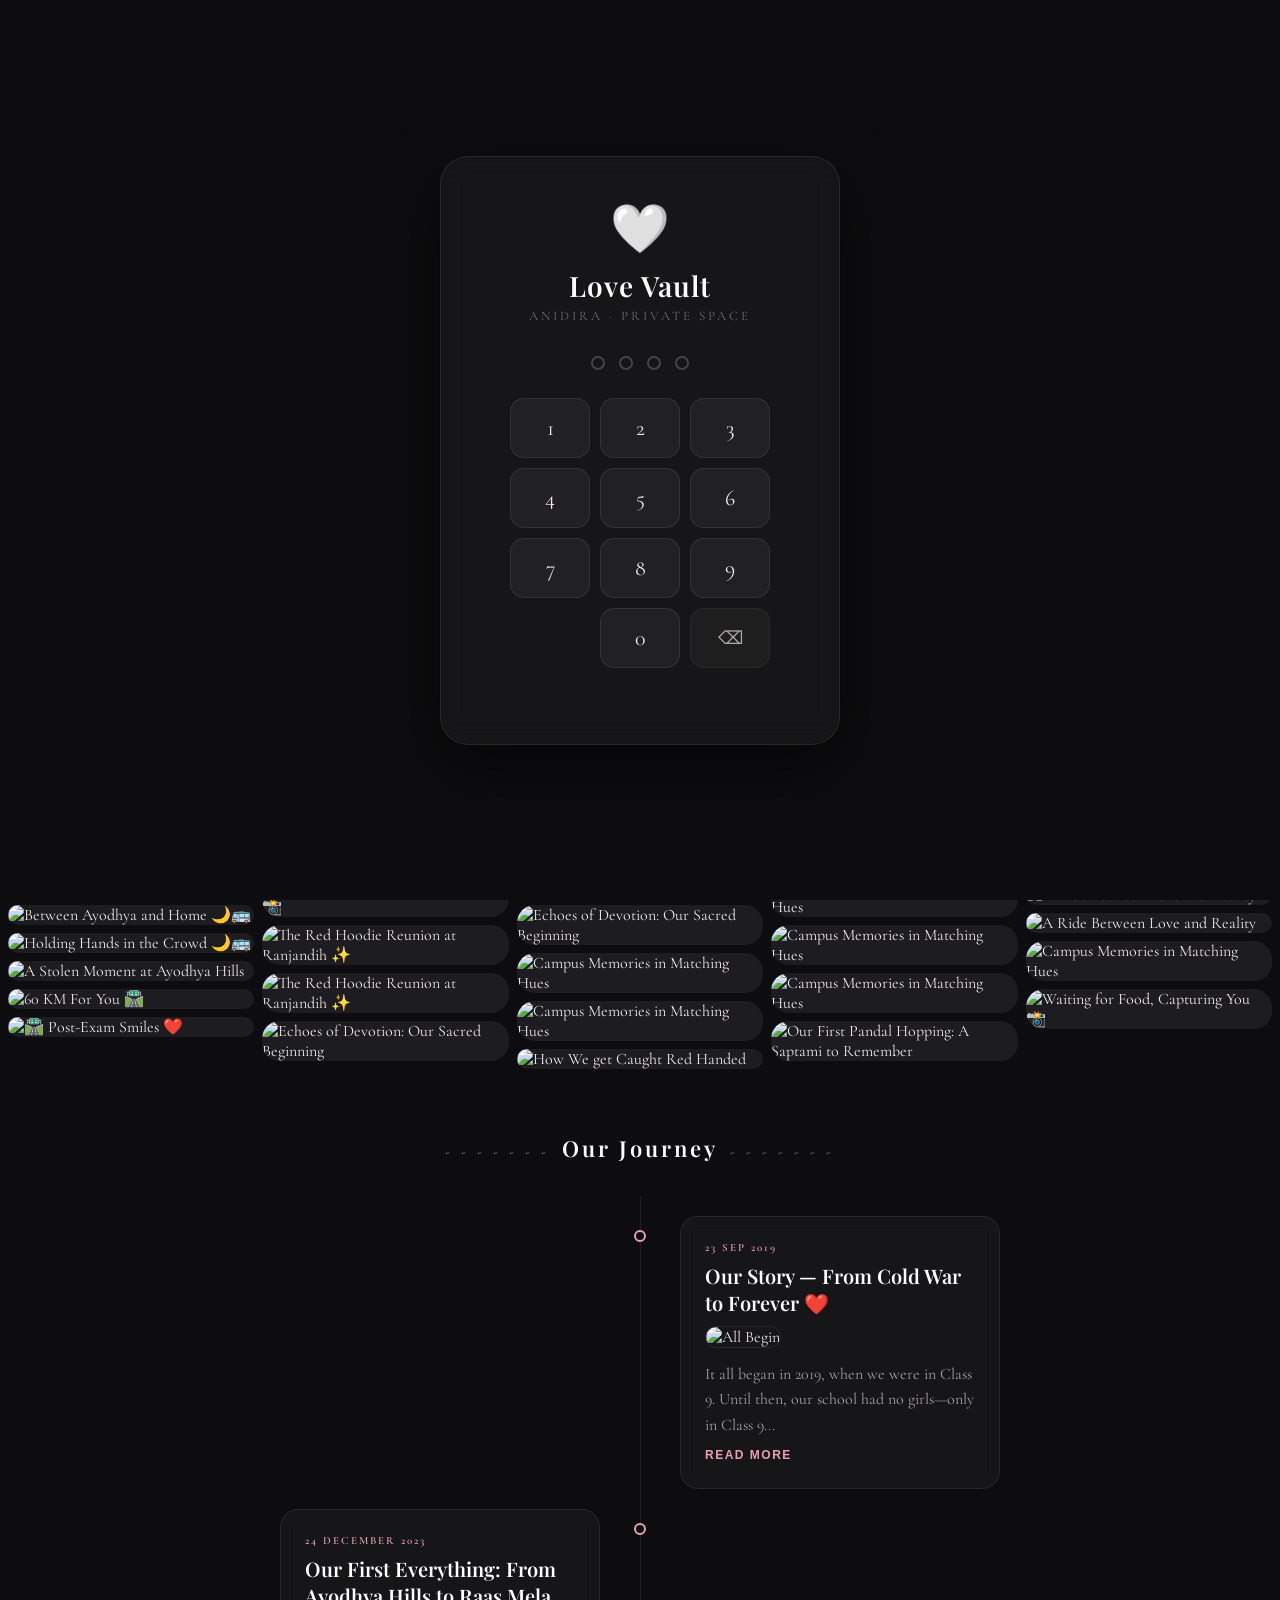
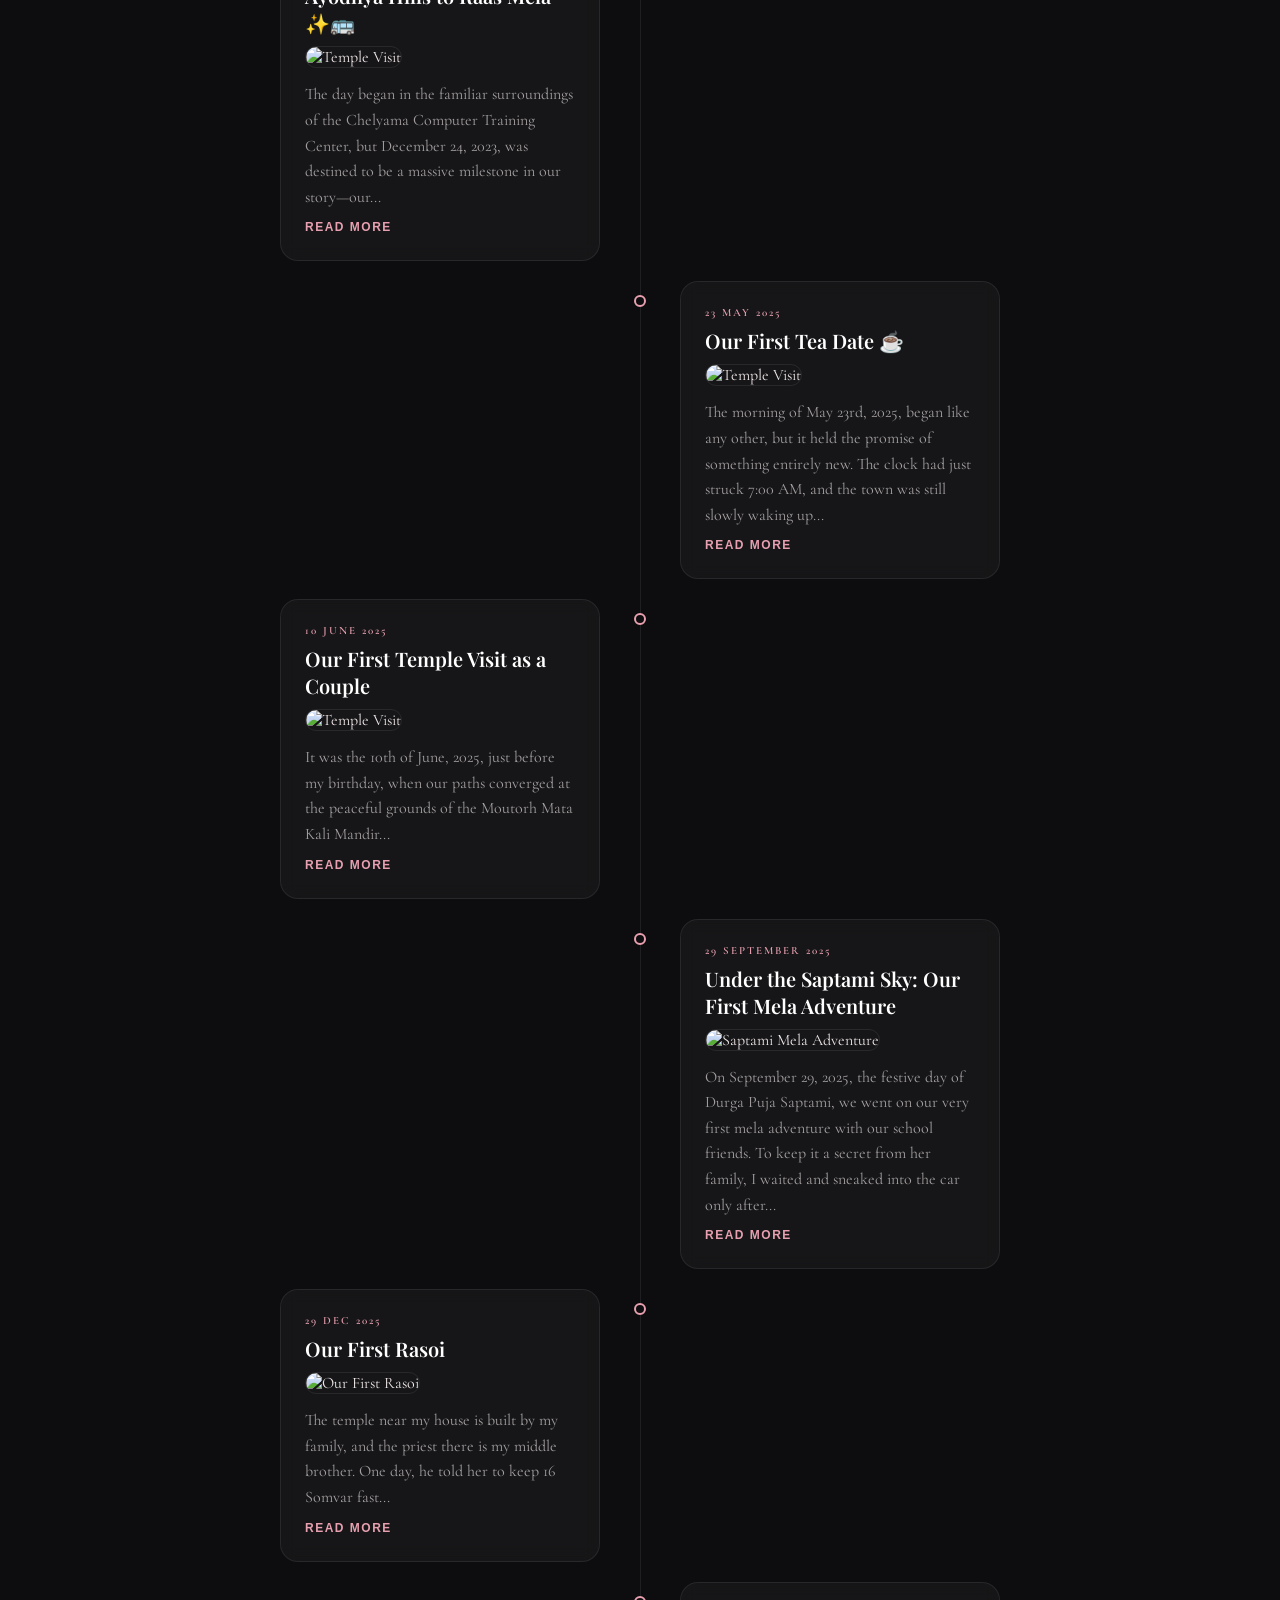
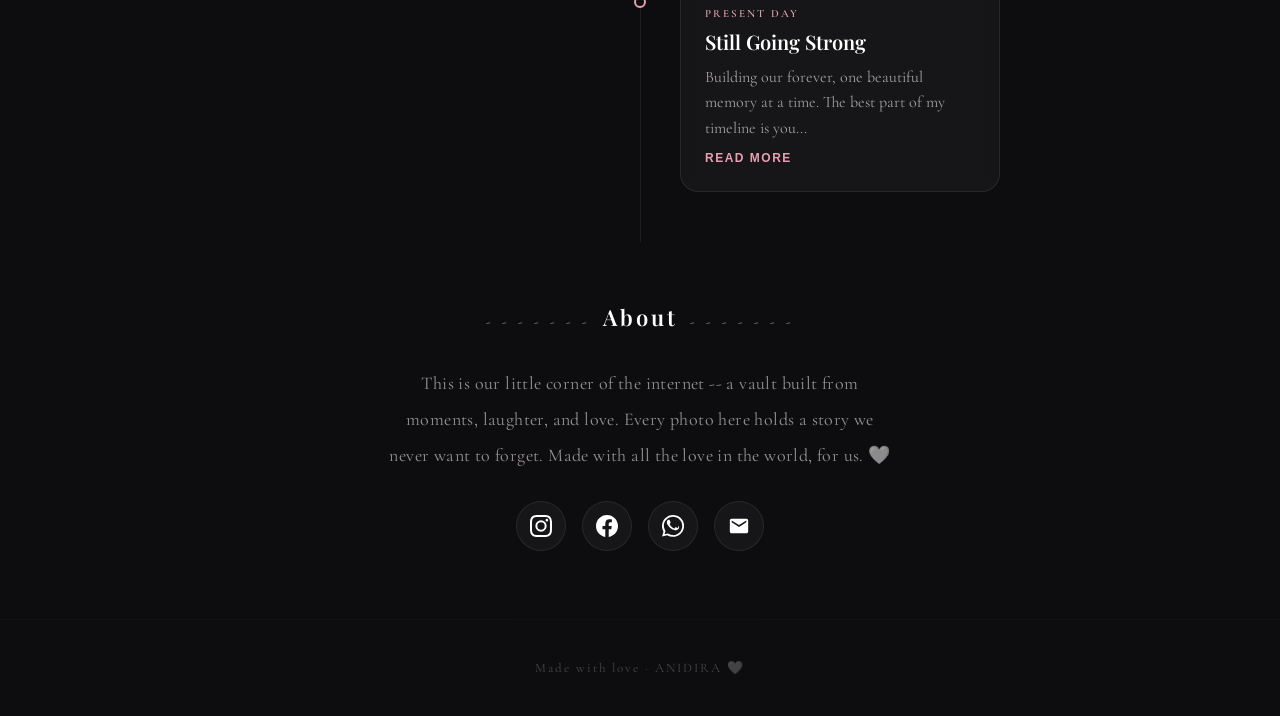
==== index.html @ 8d97f0b5 "Update index.html" ====
<!DOCTYPE html>
<html lang="en">
<head>
  <meta charset="UTF-8">
  <meta name="viewport" content="width=device-width, initial-scale=1.0">

  <!-- ═══ PRIMARY SEO ═══ -->
  <title>Love Vault – ANIDIRA | Our Private Love Story & Memories</title>
  <meta name="robots" content="noindex, nofollow">
  <meta name="description" content="Love Vault is a private digital memory space for ANIDIRA — a collection of our love story, cherished photos, romantic journey, and beautiful moments together since 23 September 2019.">
  <meta name="keywords" content="love vault, ANIDIRA, love story, couple memories, romantic website, our love story, private love space, love vault website, couple photo gallery, love journey">
  <meta name="author" content="ANIDIRA">
  <meta name="robots" content="index, follow">
  <link rel="canonical" href="https://kiraa888.github.io/love-vault/">
  <meta name="google-site-verification" content="YoJ7zSjuPgNMdtqh65KnKFBQkx9MCz34DZ4YZCXvKvc" />
  <!-- ═══ OPEN GRAPH (Google / Facebook preview) ═══ -->
  <meta property="og:type" content="website">
  <meta property="og:title" content="Love Vault – ANIDIRA | Our Private Love Story & Memories">
  <meta property="og:description" content="A private digital vault built from moments, laughter, and love. Our love story, photos, and memories — all in one beautiful place. Since 23 September 2019.">
  <meta property="og:url" content="https://kiraa888.github.io/love-vault/">
  <meta property="og:image" content="https://iili.io/q0QEQWJ.jpg">
  <meta property="og:image:alt" content="Love Vault – ANIDIRA Couple Memories">
  <meta property="og:site_name" content="Love Vault">
  <meta property="og:locale" content="en_IN">

  <!-- ═══ TWITTER CARD ═══ -->
  <meta name="twitter:card" content="summary_large_image">
  <meta name="twitter:title" content="Love Vault – ANIDIRA | Our Private Love Story & Memories">
  <meta name="twitter:description" content="A private digital vault built from moments, laughter, and love. Our story since 23 September 2019.">
  <meta name="twitter:image" content="https://iili.io/q0QEQWJ.jpg">

  <!-- ═══ STRUCTURED DATA (JSON-LD) — helps Google understand the page ═══ -->
  <script type="application/ld+json">
  {
    "@context": "https://schema.org",
    "@type": "WebSite",
    "name": "Love Vault",
    "alternateName": "ANIDIRA Love Vault",
    "url": "https://kiraa888.github.io/love-vault/",
    "description": "A private digital memory space for ANIDIRA — our love story, photos, and cherished moments since 23 September 2019.",
    "inLanguage": "en-IN",
    "creator": {
      "@type": "Person",
      "name": "ANIDIRA"
    }
  }
  </script>

  <link href="https://fonts.googleapis.com/css2?family=Playfair+Display:ital,wght@0,400;0,600;1,400&family=Cormorant+Garamond:wght@300;400;600&display=swap" rel="stylesheet">
  <link rel="stylesheet" href="https://fonts.googleapis.com/css2?family=Material+Symbols+Outlined:opsz,wght,FILL,GRAD@24,400,0,0" />

  <link rel="preload" as="image" href="https://iili.io/q0QEQWJ.jpg">
  <link rel="preload" as="image" href="https://iili.io/q0QEUlV.jpg">
  <link rel="preload" as="image" href="https://iili.io/q0QE6R1.jpg">
  <link rel="preload" as="image" href="https://iili.io/q0Q1b99.jpg">

  <style>
    /* ─── CSS VARIABLES ─── */
    :root {
      --rose:       #ffffff;
      --rose-dk:    #c9607a;
      --accent:     #e8a0b0;
      --bg:         #0d0d0f;
      --bg2:        #141417;
      --bg3:        #1c1c21;
      --text:       #f0e8e8;
      --muted:      rgba(240,232,232,0.5);
      --glass:      rgba(255,255,255,0.04);
      --border:     rgba(255,255,255,0.08);
      --radius:     18px;
      --nav-h:      68px;
      /* side nav */
      --glow:       rgba(232,160,176,0.4);
      --glow-solid: #e8a0b0;
      --speed:      0.4s;
    }

    /* ─── RESET & BASE ─── */
    *, *::before, *::after { box-sizing: border-box; margin: 0; padding: 0; }
    html { scroll-behavior: smooth; }

    body {
      font-family: 'Cormorant Garamond', serif;
      background: var(--bg);
      color: var(--text);
      overflow-x: hidden;
      cursor: default;
      /* space for bottom pill on mobile */
      padding-bottom: 100px;
      
      /* ADDED: Font Smoothing to fix jagged edges on large screens */
      -webkit-font-smoothing: antialiased;
      -moz-osx-font-smoothing: grayscale;
      text-rendering: optimizeLegibility;
    }

    /* ADDED: Fix faux-bolding on all headings */
    h1, h2, h3, h4, h5, h6 {
      font-weight: 600;
    }

    /* grain */
    body::before {
      content: '';
      position: fixed;
      inset: 0;
      background-image: url("data:image/svg+xml,%3Csvg viewBox='0 0 200 200' xmlns='http://www.w3.org/2000/svg'%3E%3Cfilter id='n'%3E%3CfeTurbulence type='fractalNoise' baseFrequency='0.75' numOctaves='4' stitchTiles='stitch'/%3E%3C/filter%3E%3Crect width='100%25' height='100%25' filter='url(%23n)' opacity='1'/%3E%3C/svg%3E");
      opacity: 0.025;
      pointer-events: none;
      z-index: 9999;
    }

    /* ─── TOP NAVBAR ─── */
    .top-navbar {
      position: fixed;
      top: 0; left: 0;
      width: 100%;
      height: var(--nav-h);
      display: flex;
      justify-content: space-between;
      align-items: center;
      padding: 0 28px;
      background: rgba(13,13,15,0.7);
      backdrop-filter: blur(18px);
      -webkit-backdrop-filter: blur(18px);
      border-bottom: 1px solid var(--border);
      z-index: 2000;
    }

    .logo, .mixed-name {
      cursor: pointer;
      transition: opacity 0.3s ease;
    }
    
    .logo:hover, .mixed-name:hover {
      opacity: 0.7;
    }

    .logo { display: flex; flex-direction: column; gap: 2px; }

    .logo-name {
      font-family: 'Playfair Display', serif;
      font-style: normal;
      font-size: 21px;
      font-weight: 600; /* ADDED */
      letter-spacing: 1px;
      color: var(--rose);
    }

    .sub-text {
      font-size: 10px;
      letter-spacing: 3px;
      opacity: 0.5;
      text-transform: uppercase;
    }

    .mixed-name {
      font-family: 'Playfair Display', serif;
      font-style: normal;
      font-size: 16px;
      font-weight: 600; /* ADDED */
      letter-spacing: 5px;
      text-transform: uppercase;
      color: var(--rose);
      opacity: 0.9;
    }

    /* ─── COUNTER ─── */
    .counter {
      margin-top: var(--nav-h);
      text-align: center;
      padding: 10px 0;
      font-size: 13px;
      letter-spacing: 1.5px;
      background: linear-gradient(90deg, transparent, rgba(255,255,255,0.06), transparent);
      border-bottom: 1px solid var(--border);
      color: var(--rose);
      opacity: 0;
      animation: fadeIn 1s 0.3s forwards;
    }

    /* ─── HERO ─── */
    .hero {
      width: 100%;
      aspect-ratio: 21 / 9;
      max-height: 580px;
      overflow: hidden;
      position: relative;
    }

    .slider { position: relative; width: 100%; height: 100%; }

    .slide {
      position: absolute; inset: 0;
      opacity: 0; z-index: 1;
      transition: opacity 1.2s ease;
    }

    .slide.active { opacity: 1; z-index: 2; }

    .slide img {
      width: 100%; height: 100%;
      object-fit: cover; object-position: center;
      filter: brightness(60%); display: block;
    }

    .overlay {
      position: absolute; bottom: 28px; left: 28px;
      background: rgba(0,0,0,0.45);
      backdrop-filter: blur(6px);
      padding: 7px 16px; border-radius: 30px;
      font-size: 13px; border: 1px solid rgba(255,255,255,0.1); letter-spacing: 1px;
    }

    .dots {
      position: absolute; bottom: 28px; right: 28px;
      display: flex; gap: 6px; z-index: 5;
    }

    .dot {
      width: 7px; height: 7px; border-radius: 50%;
      background: rgba(255,255,255,0.3); cursor: pointer;
      transition: background 0.3s, transform 0.3s;
    }

    .dot.active { background: var(--rose); transform: scale(1.3); }

    /* ─── SECTION TITLE ─── */
    .section-title {
      text-align: center;
      margin: 56px 0 32px;
      position: relative;
    }

    .section-title::before,
    .section-title::after {
      content: '- - - - - - -';
      display: inline-block;
      vertical-align: middle;
      margin: 0 12px;
      color: var(--rose);
      opacity: 0.5;
      font-family: 'Cormorant Garamond', serif;
      font-size: 14px;
      letter-spacing: 4px;
    }

    .section-title span {
      font-family: 'Playfair Display', serif;
      font-style: normal;
      font-weight: 600; /* ADDED */
      font-size: 22px;
      letter-spacing: 3px;
      color: var(--rose);
    }

    /* ─── GALLERY ─── */
    .gallery { columns: 3; column-gap: 8px; padding: 8px; }
    @media (min-width: 768px) { .gallery { columns: 5; } }

    .box {
      break-inside: avoid; margin-bottom: 8px;
      border-radius: var(--radius); overflow: hidden;
      cursor: pointer; position: relative; background: var(--bg3);
    }

    .box img { width: 100%; display: block; transition: transform 0.4s ease; }
    .box:hover img { transform: scale(1.06); }

    .photo-title {
      position: absolute; bottom: 0; left: 0; width: 100%;
      padding: 28px 14px 12px; font-size: 13px; letter-spacing: 0.5px; color: white;
      background: linear-gradient(to top, rgba(0,0,0,0.7), transparent);
      opacity: 0; transition: opacity 0.3s ease;
    }

    .box:hover .photo-title { opacity: 1; }

    /* ─── VERTICAL TIMELINE ─── */
    .timeline {
      position: relative;
      max-width: 800px;
      margin: 0 auto;
      padding: 10px 0 40px;
    }
    
    .timeline::after {
      content: '';
      position: absolute;
      width: 1px;
      background: var(--border);
      top: 0; bottom: 0; left: 50%;
      margin-left: -0.5px;
    }

    .tl-item {
      padding: 10px 40px;
      position: relative;
      background: inherit;
      width: 50%;
    }

    .tl-item.left { left: 0; }
    .tl-item.right { left: 50%; }

    .tl-item::after {
      content: '';
      position: absolute;
      width: 12px; height: 12px;
      right: -6px; top: 24px;
      background: var(--bg);
      border: 2px solid var(--accent);
      border-radius: 50%;
      z-index: 1;
    }

    .tl-item.right::after { left: -6px; }

    .tl-content {
      padding: 24px;
      background: var(--glass);
      border: 1px solid var(--border);
      border-radius: var(--radius);
      backdrop-filter: blur(8px);
      -webkit-backdrop-filter: blur(8px);
    }

    .tl-date {
      color: var(--accent);
      font-size: 11px;
      letter-spacing: 2px;
      margin-bottom: 8px;
      text-transform: uppercase;
      font-weight: 600;
    }

    .tl-title {
      font-family: 'Playfair Display', serif;
      font-weight: 600; /* ADDED */
      font-size: 20px;
      color: var(--rose);
      margin-bottom: 10px;
    }

    .tl-img {
      width: 100%;
      max-height: 250px;
      object-fit: cover;
      border-radius: 12px;
      margin-bottom: 14px;
      border: 1px solid var(--border);
    }

    .tl-desc {
      font-size: 16px;
      opacity: 0.65;
      line-height: 1.6;
    }

    .read-more-btn {
      display: inline-block;
      margin-top: 10px;
      color: var(--accent);
      font-size: 12px;
      font-family: sans-serif;
      text-transform: uppercase;
      letter-spacing: 1.5px;
      font-weight: 600;
      cursor: pointer;
      transition: color 0.3s ease;
    }

    .read-more-btn:hover {
      color: var(--rose);
    }

    @media (max-width: 768px) {
      .timeline::after { left: 30px; }
      .tl-item { width: 100%; padding-left: 70px; padding-right: 20px; }
      .tl-item.right { left: 0%; }
      .tl-item.left::after, .tl-item.right::after { left: 24px; }
    }

    /* ─── GENERAL MODAL STYLES ─── */
    .modal {
      position: fixed; inset: 0; background: rgba(0,0,0,0.88);
      display: flex; justify-content: center; align-items: center;
      z-index: 3000; opacity: 0; pointer-events: none;
      transition: opacity 0.35s ease;
    }
    .modal.open { opacity: 1; pointer-events: all; }
    
    .close {
      position: absolute; top: 14px; right: 18px; font-size: 26px;
      cursor: pointer; opacity: 0.5; transition: opacity 0.2s;
      line-height: 1; font-family: sans-serif; font-weight: 300;
      z-index: 10;
    }
    .close:hover { opacity: 1; }

    /* ─── GALLERY PHOTO MODAL ─── */
    .modal-content {
      background: var(--bg2); width: 92%; max-width: 980px;
      max-height: 90vh; border-radius: 20px; display: flex; position: relative;
      border: 1px solid var(--border); transform: scale(0.96);
      transition: transform 0.35s ease; overflow: hidden;
    }
    .modal.open .modal-content { transform: scale(1); }

    .modal-image { flex: 1.1; min-height: 300px; overflow: hidden; }
    .modal-image img { width: 100%; height: 100%; object-fit: cover; display: block; }

    .modal-details {
      flex: 1; padding: 36px 30px 30px; position: relative;
      display: flex; flex-direction: column; justify-content: flex-start; gap: 12px;
      overflow-y: auto; /* ADDED FOR SCROLLBAR */
    }

    .modal-details h2 {
      font-family: 'Playfair Display', serif; 
      font-style: normal;
      font-weight: 600; /* ADDED */
      font-size: 22px; 
      color: var(--rose); 
      line-height: 1.3;
    }

    .modal-date { font-size: 13px; letter-spacing: 2px; opacity: 0.45; text-transform: uppercase; }
    .modal-desc { font-size: 16px; line-height: 1.7; opacity: 0.75; }

    .dl-btn {
      margin-top: 8px; padding: 12px 24px; border: none;
      background: linear-gradient(135deg, var(--rose-dk), #e8a0b0);
      color: white; border-radius: 30px; cursor: pointer;
      font-family: 'Cormorant Garamond', serif; font-size: 15px;
      letter-spacing: 1px; font-weight: 600;
      transition: opacity 0.2s, transform 0.2s; align-self: flex-start;
    }

    .dl-btn:hover { opacity: 0.88; transform: translateY(-1px); }
    .dl-btn:active { transform: translateY(0); }

    @media (max-width: 700px) {
      .modal-content { flex-direction: column; }
      .modal-image { min-height: 240px; max-height: 45vh; }
      .modal-details { padding: 24px 20px 24px; }
    }

    /* ─── STORY MODAL (TIMELINE) ─── */
    .story-modal-content {
      flex-direction: column;
      max-width: 650px; 
      max-height: 85vh;
      overflow-y: auto; 
      padding: 40px 30px;
    }
    
    .story-modal-content h2 {
      text-align: center;
      font-family: 'Playfair Display', serif; 
      font-weight: 600; /* ADDED */
      font-size: 26px; 
      color: var(--rose); 
      margin-bottom: 8px;
    }

    .story-modal-content .modal-date {
      text-align: center;
      margin-bottom: 24px;
      color: var(--accent);
    }

    .story-modal-content img {
      width: 100%;
      max-height: 400px;
      object-fit: cover;
      border-radius: 16px;
      margin-bottom: 24px;
      border: 1px solid var(--border);
    }

    .story-modal-content .story-body {
      font-size: 17px;
      line-height: 1.8;
      opacity: 0.85;
      text-align: left;
    }

    /* ─── CUSTOM SCROLLBARS FOR MODALS ─── */
    .modal-details::-webkit-scrollbar,
    .story-modal-content::-webkit-scrollbar {
      width: 6px;
    }
    
    .modal-details::-webkit-scrollbar-track,
    .story-modal-content::-webkit-scrollbar-track {
      background: transparent;
    }
    
    .modal-details::-webkit-scrollbar-thumb,
    .story-modal-content::-webkit-scrollbar-thumb {
      background: var(--accent);
      border-radius: 10px;
    }
    
    .modal-details::-webkit-scrollbar-thumb:hover,
    .story-modal-content::-webkit-scrollbar-thumb:hover {
      background: var(--rose-dk);
    }

    /* ─── SOCIAL BUTTONS FOR ABOUT SECTION ─── */
    .social-links {
      display: flex;
      justify-content: center;
      gap: 16px;
      margin-top: 28px;
    }

    .social-btn {
      width: 50px;
      height: 50px;
      border-radius: 50%;
      background: var(--glass);
      border: 1px solid var(--border);
      display: flex;
      justify-content: center;
      align-items: center;
      color: var(--rose);
      text-decoration: none;
      transition: all 0.3s ease;
    }

    .social-btn:hover {
      background: var(--rose-dk);
      border-color: var(--rose-dk);
      transform: translateY(-4px);
      box-shadow: 0 8px 20px rgba(201, 96, 122, 0.25);
    }

    .social-btn svg {
      width: 22px;
      height: 22px;
      fill: currentColor;
    }

    /* ─── FOOTER ─── */
    .footer {
      text-align: center; padding: 40px 20px; font-size: 13px;
      letter-spacing: 2px; opacity: 0.25;
      border-top: 1px solid var(--border); margin-top: 48px;
    }

    /* ─── ANIMATIONS ─── */
    @keyframes fadeIn { to { opacity: 1; } }

    /* ══════════════════════════════════════════════
       SIDE / BOTTOM NAV (4 ITEMS)
    ══════════════════════════════════════════════ */
    .sidenav {
      position: fixed;
      z-index: 1500;
      bottom: 20px;
      left: 50%;
      transform: translateX(-50%);
      width: 85%;
      max-width: 400px;
      height: 66px;
      flex-direction: row;
      display: flex;
      justify-content: space-between;
      align-items: center;
      padding: 0 16px;
      background: rgba(20,20,23,0.85);
      backdrop-filter: blur(22px);
      -webkit-backdrop-filter: blur(22px);
      border: 1px solid rgba(255,255,255,0.09);
      border-radius: 40px;
      box-shadow:
        0 8px 32px rgba(0,0,0,0.55),
        inset 0 1px 1px rgba(255,255,255,0.06);

      --x:      0px;
      --y:      0px;
      --item-w: 54px;
      --item-h: 54px;
    }

    @media (min-width: 600px) {
      body { padding-bottom: 0; }
      .sidenav {
        bottom: auto;
        left: auto;
        right: 20px;
        top: 50%;
        transform: translateY(-50%);
        width: 82px;
        height: auto;
        flex-direction: column;
        justify-content: center;
        gap: 8px; 
        padding: 22px 0;
        border-radius: 36px;
      }
    }

    .sn-item {
      position: relative;
      background: transparent;
      border: none;
      color: rgba(240,232,232,0.38);
      cursor: pointer;
      z-index: 2;
      width: 54px;
      height: 54px;
      display: flex;
      flex-direction: column;
      justify-content: center;
      align-items: center;
      border-radius: 20px;
      gap: 3px;
      transition: color var(--speed) ease;
      -webkit-tap-highlight-color: transparent;
    }

    .sn-item .material-symbols-outlined {
      font-size: 22px;
      line-height: 1;
      transition: all var(--speed) ease;
      font-variation-settings: 'FILL' 0;
    }

    .sn-label {
      font-family: 'Cormorant Garamond', serif;
      font-size: 9.5px;
      letter-spacing: 1px;
      font-weight: 600;
      text-transform: uppercase;
      display: none;
      line-height: 1;
    }

    @media (min-width: 600px) {
      .sn-label { display: block; }
      .sn-item  { width: 72px; height: 64px; border-radius: 16px; }
      .sn-item .material-symbols-outlined { font-size: 20px; }
    }

    .sn-item.active { color: var(--glow-solid); }

    .sn-item.active .material-symbols-outlined {
      font-variation-settings: 'FILL' 1;
    }

    .sn-bar {
      position: absolute;
      border-radius: 10px;
      background: var(--glow-solid);
      box-shadow: 0 0 12px var(--glow), 0 0 4px var(--glow-solid);
      z-index: 3;
      pointer-events: none;
      top: -1px;
      left: 0;
      width: calc(var(--item-w) * 0.55);
      height: 3px;
      transform: translateX(calc(var(--x) - 50%));
      transition:
        transform var(--speed) cubic-bezier(0.25, 1, 0.5, 1),
        width     var(--speed) cubic-bezier(0.25, 1, 0.5, 1);
    }

    @media (min-width: 600px) {
      .sn-bar {
        top: 0;
        left: -1px;
        width: 3px;
        height: calc(var(--item-h) * 0.55);
        transform: translateY(calc(var(--y) - 50%));
        transition:
          transform var(--speed) cubic-bezier(0.25, 1, 0.5, 1),
          height    var(--speed) cubic-bezier(0.25, 1, 0.5, 1);
      }
    }

    .sn-glow {
      position: absolute;
      top: 0; left: 0;
      border-radius: 50%;
      background: radial-gradient(ellipse, var(--glow) 0%, transparent 65%);
      pointer-events: none;
      z-index: 1;
      width:  calc(var(--item-w) + 30px);
      height: 64px;
      transform: translateX(calc(var(--x) - 50%));
      transition:
        transform var(--speed) cubic-bezier(0.25, 1, 0.5, 1),
        width     var(--speed) cubic-bezier(0.25, 1, 0.5, 1);
    }

    @media (min-width: 600px) {
      .sn-glow {
        width:  100%;
        height: calc(var(--item-h) + 34px);
        transform: translateY(calc(var(--y) - 50%));
        transition:
          transform var(--speed) cubic-bezier(0.25, 1, 0.5, 1),
          height    var(--speed) cubic-bezier(0.25, 1, 0.5, 1);
      }
    }

    /* ══════════════════════════════════════════════
       LOGIN SCREEN
    ══════════════════════════════════════════════ */
    #loginScreen {
      position: fixed;
      inset: 0;
      z-index: 99999;
      background: var(--bg);
      display: flex;
      flex-direction: column;
      align-items: center;
      justify-content: center;
      gap: 0;
      padding: 24px;
    }

    #loginScreen.hidden {
      opacity: 0;
      pointer-events: none;
      transition: opacity 0.6s ease;
    }

    .login-card {
      background: var(--glass);
      border: 1px solid var(--border);
      border-radius: 28px;
      padding: 44px 40px 40px;
      width: 100%;
      max-width: 400px;
      text-align: center;
      backdrop-filter: blur(14px);
      -webkit-backdrop-filter: blur(14px);
      box-shadow: 0 24px 60px rgba(0,0,0,0.5);
      position: relative;
    }

    .login-heart {
      font-size: 48px;
      margin-bottom: 8px;
      display: block;
      animation: heartbeat 2s ease-in-out infinite;
    }

    @keyframes heartbeat {
      0%, 100% { transform: scale(1); }
      14% { transform: scale(1.15); }
      28% { transform: scale(1); }
      42% { transform: scale(1.1); }
      56% { transform: scale(1); }
    }

    .login-title {
      font-family: 'Playfair Display', serif;
      font-size: 28px;
      font-weight: 600;
      color: var(--rose);
      margin-bottom: 4px;
      letter-spacing: 1px;
    }

    .login-sub {
      font-size: 13px;
      letter-spacing: 3px;
      opacity: 0.4;
      text-transform: uppercase;
      margin-bottom: 32px;
    }

    .pin-dots {
      display: flex;
      justify-content: center;
      gap: 14px;
      margin-bottom: 28px;
    }

    .pin-dot {
      width: 14px;
      height: 14px;
      border-radius: 50%;
      border: 2px solid rgba(255,255,255,0.2);
      background: transparent;
      transition: all 0.2s ease;
    }

    .pin-dot.filled {
      background: var(--accent);
      border-color: var(--accent);
      box-shadow: 0 0 10px var(--glow);
    }

    .pin-keypad {
      display: grid;
      grid-template-columns: repeat(3, 1fr);
      gap: 10px;
      max-width: 260px;
      margin: 0 auto 16px;
    }

    .pin-key {
      background: rgba(255,255,255,0.05);
      border: 1px solid var(--border);
      border-radius: 14px;
      color: var(--text);
      font-family: 'Cormorant Garamond', serif;
      font-size: 22px;
      font-weight: 400;
      padding: 16px 0;
      cursor: pointer;
      transition: background 0.15s ease, transform 0.1s ease, border-color 0.15s ease;
      -webkit-tap-highlight-color: transparent;
      user-select: none;
    }

    .pin-key:hover {
      background: rgba(255,255,255,0.1);
      border-color: rgba(255,255,255,0.2);
    }

    .pin-key:active {
      transform: scale(0.93);
      background: rgba(232,160,176,0.15);
      border-color: var(--accent);
    }

    .pin-key.del {
      font-size: 18px;
      opacity: 0.7;
    }

    .pin-key.zero {
      grid-column: 2;
    }

    .login-error {
      font-size: 13px;
      color: #e8a0b0;
      letter-spacing: 1px;
      min-height: 20px;
      margin-top: 4px;
      opacity: 0;
      transition: opacity 0.3s ease;
    }

    .login-error.show {
      opacity: 1;
    }

    /* shake animation on wrong PIN */
    @keyframes shake {
      0%, 100% { transform: translateX(0); }
      20% { transform: translateX(-10px); }
      40% { transform: translateX(10px); }
      60% { transform: translateX(-8px); }
      80% { transform: translateX(8px); }
    }

    .pin-dots.shake {
      animation: shake 0.4s ease;
    }

    /* ══════════════════════════════════════════════
       SESSION TIMER BADGE
    ══════════════════════════════════════════════ */
    #sessionTimer {
      position: fixed;
      top: 16px;
      left: 50%;
      transform: translateX(-50%);
      z-index: 5000;
      background: rgba(20,20,23,0.92);
      border: 1px solid rgba(255,255,255,0.1);
      backdrop-filter: blur(12px);
      -webkit-backdrop-filter: blur(12px);
      border-radius: 30px;
      padding: 6px 18px;
      font-family: 'Cormorant Garamond', serif;
      font-size: 14px;
      letter-spacing: 1.5px;
      color: var(--muted);
      display: none;
      align-items: center;
      gap: 8px;
      transition: color 0.3s ease, border-color 0.3s ease;
    }

    #sessionTimer.urgent {
      color: #e8a0b0;
      border-color: rgba(232,160,176,0.4);
      box-shadow: 0 0 14px rgba(232,160,176,0.15);
    }

    #sessionTimer .timer-icon {
      font-size: 15px;
    }

    /* Warning overlay before logout */
    #sessionWarning {
      position: fixed;
      inset: 0;
      z-index: 90000;
      background: rgba(0,0,0,0.88);
      display: none;
      align-items: center;
      justify-content: center;
    }

    #sessionWarning.show {
      display: flex;
    }

    .warning-card {
      background: var(--bg2);
      border: 1px solid rgba(232,160,176,0.3);
      border-radius: 24px;
      padding: 40px 36px;
      text-align: center;
      max-width: 340px;
      width: 90%;
      box-shadow: 0 20px 50px rgba(0,0,0,0.5);
    }

    .warning-icon {
      font-size: 44px;
      margin-bottom: 12px;
      display: block;
      animation: pulse-warn 1s ease-in-out infinite;
    }

    @keyframes pulse-warn {
      0%, 100% { opacity: 1; }
      50% { opacity: 0.4; }
    }

    .warning-card h3 {
      font-family: 'Playfair Display', serif;
      font-size: 22px;
      color: var(--rose);
      margin-bottom: 8px;
    }

    .warning-card p {
      font-size: 15px;
      opacity: 0.6;
      line-height: 1.6;
      margin-bottom: 24px;
    }

    .warning-countdown {
      font-size: 40px;
      font-family: 'Playfair Display', serif;
      color: #e8a0b0;
      font-weight: 600;
      margin-bottom: 24px;
    }

    .warning-btn {
      background: linear-gradient(135deg, var(--rose-dk), #e8a0b0);
      border: none;
      border-radius: 30px;
      color: white;
      font-family: 'Cormorant Garamond', serif;
      font-size: 16px;
      letter-spacing: 1px;
      font-weight: 600;
      padding: 13px 32px;
      cursor: pointer;
      transition: opacity 0.2s, transform 0.2s;
    }

    .warning-btn:hover { opacity: 0.88; transform: translateY(-1px); }
  </style>
</head>

<body>

  <!-- ═══ SEO CONTENT (visible to Google bots, hidden from users) ═══ -->
  <div style="position:absolute;width:1px;height:1px;overflow:hidden;clip:rect(0,0,0,0);white-space:nowrap;" aria-hidden="true">
    <h1>Love Vault – ANIDIRA Private Love Story and Memories</h1>
    <p>Love Vault is a private and romantic digital memory space created for ANIDIRA — a couple's personal website featuring a love story gallery, couple photos, relationship timeline, and cherished memories since 23 September 2019. This is our little corner of the internet, a vault built from moments, laughter, and love.</p>
    <p>Sections include: Our Memories photo gallery, Our Journey relationship timeline, love story from Class 9, first trip to Ayodhya Hills, 60 KM journey, and more beautiful couple memories.</p>
  </div>

  <div id="loginScreen">
    <div class="login-card">
      <span class="login-heart">🤍</span>
      <div class="login-title">Love Vault</div>
      <div class="login-sub">ANIDIRA · Private Space</div>

      <div class="pin-dots" id="pinDots">
        <div class="pin-dot" id="dot0"></div>
        <div class="pin-dot" id="dot1"></div>
        <div class="pin-dot" id="dot2"></div>
        <div class="pin-dot" id="dot3"></div>
      </div>

      <div class="pin-keypad">
        <button class="pin-key" onclick="pinPress('1')">1</button>
        <button class="pin-key" onclick="pinPress('2')">2</button>
        <button class="pin-key" onclick="pinPress('3')">3</button>
        <button class="pin-key" onclick="pinPress('4')">4</button>
        <button class="pin-key" onclick="pinPress('5')">5</button>
        <button class="pin-key" onclick="pinPress('6')">6</button>
        <button class="pin-key" onclick="pinPress('7')">7</button>
        <button class="pin-key" onclick="pinPress('8')">8</button>
        <button class="pin-key" onclick="pinPress('9')">9</button>
        <button class="pin-key zero" onclick="pinPress('0')">0</button>
        <button class="pin-key del" onclick="pinDel()">⌫</button>
      </div>

      <div class="login-error" id="loginError">Wrong PIN. Try again 🔒</div>
    </div>
  </div>

  <div id="sessionTimer">
    <span class="timer-icon">⏳</span>
    <span id="timerDisplay">10:00</span>
  </div>

  <div id="sessionWarning">
    <div class="warning-card">
      <span class="warning-icon">⏰</span>
      <h3>Session Expiring</h3>
      <p>Your session is about to end. Stay logged in?</p>
      <div class="warning-countdown" id="warningCountdown">30</div>
      <button class="warning-btn" onclick="extendSession()">Stay Logged In 🤍</button>
    </div>
  </div>

  <nav class="top-navbar">
    <div class="logo" onclick="goHome()">
      <span class="logo-name">Love Vault</span>
      <span class="sub-text">Since 23 · 09 · 2019</span>
    </div>
    <div class="mixed-name" onclick="goHome()">ANIDIRA 💞</div>
  </nav>

  <div class="counter" id="relationshipCounter"></div>

  <section class="hero" id="home">
    <div class="slider" id="slider">
      <div class="slide active">
        <img src="https://iili.io/q0QEQWJ.jpg" alt="The Bench Where Time Paused">
        <div class="overlay">🌅 The Bench Where Time Paused</div>
      </div>
      <div class="slide">
        <img src="https://iili.io/q0QEUlV.jpg" alt="Hold Tight, The Journey is Ours">
        <div class="overlay">🤍 Hold Tight, The Journey is Ours</div>
      </div>
      <div class="slide">
        <img src="https://iili.io/q0QE6R1.jpg" alt="ANIDIRA">
        <div class="overlay">💞 ANIDIRA</div>
      </div>
      <div class="slide">
        <img src=https://iili.io/BLlKBkP.png" alt="Steps Since 2019">
        <div class="overlay">Steps Since 2019</div>
      </div>
    </div>
    <div class="dots" id="dots"></div>
  </section>

  <h2 class="section-title" id="memories"><span>Our Memories</span></h2>
  <section class="gallery" id="gallery"></section>

  <h2 class="section-title" id="timeline"><span>Our Journey</span></h2>
  <section class="timeline">
    
    <div class="tl-item right">
      <div class="tl-content">
        <div class="tl-date">23 Sep 2019</div>
        <div class="tl-title">Our Story — From Cold War to Forever ❤️</div>
        <img class="tl-img" src="https://iili.io/B7X6OZX.png" alt="All Begin">
        <div class="tl-desc">
          It all began in 2019, when we were in Class 9. Until then, our school had no girls—only in Class 9...
        </div>
        <div class="full-story" style="display: none;">
          It all began in 2019, when we were in Class 9. Until then, our school had no girls—only in Class 9 did girls start joining through transfers. That year, everything felt different, and that’s when she entered my life, though neither of us knew what was about to begin. On her very first day, she noticed me talking to another girl and immediately judged me, calling me “দালাল” in her mind. Later, when she saw that I didn’t really talk to any girls in class, she changed my title to <b>“Mr. Attitude.” </b>And me? Seeing how strict, disciplined, and commanding she was, always leading the girls and taking control of situations, I secretly gave her a nickname—<b>“Miss Hitler.”</b> It wasn’t out of hate, but because of the strong aura she carried that made everyone listen to her.

As more girls joined the class, a strange kind of cold war started between boys and girls. If one boy made a mistake, the entire group of boys would be blamed. And leading the girls’ side was her—confident, bold, and always ready to stand up. I never really got involved in those fights; I stayed away from all the drama. But one day, the boys had a meeting to figure out how to handle the situation, and someone suggested that if their leader could be won over, everything would calm down. Somehow, they chose me for the task, probably because I had just gone through a breakup and was single. Without thinking much, I agreed and said I would make her fall for me. At that time, it was just a plan—nothing more.

On 3rd September 2019, I made my first move by sending her a message through her friend, telling her that I liked her. She wasn’t the kind of girl who believed in relationships. She was a topper, focused on studies, and had already rejected many boys without hesitation. So honestly, I didn’t have much hope. But instead of rejecting me, she said something unexpected—she told me to wait. I asked her how long, jokingly saying one week, one month, or two months. She looked at me and said, “One year.” She thought I would give up, that this was just a test I wouldn’t pass. But I calmly said yes, that I would wait.

From that day, I didn’t try to force anything. Instead, I slowly became a part of her daily life. I would sit on her seat and wait for her. When she arrived, she would tell me to go back to my place. During class, I would quietly look at her, and she would turn back and tell me to focus on studies instead of her. But somewhere in between, she started liking it. Without realizing, she got used to my presence. I had become a part of her routine. Then one day, I didn’t go to school. That day, something changed. Later, I came to know that she wasn’t herself—she didn’t ask anyone directly, but her eyes kept searching for me. She felt my absence, and that’s when I understood that she had started missing me.

That’s when I decided it was time for the final step. On 23rd September 2019, I went to school and completely ignored her. I didn’t look at her, didn’t talk to her, didn’t react at all. In class, even when she turned back to look at me, I avoided eye contact. She felt the sudden change, the silence, the absence of everything she had slowly gotten used to. After a few classes, I went up to her desk, placed my hand firmly on it, stood right in front of her, and told her to say whatever she wanted to say that day itself. She got nervous. Her friends were already pushing her, telling her to say yes or she would regret it. Still, she couldn’t say anything at that moment.

Later, when I was going to submit my scholarship documents, she and her friend stopped me on the way. She wanted to say something, but instead started talking about some issue in my documents. I took the papers from her hand and walked away, still maintaining that serious, distant attitude. I continued ignoring her the entire day. After the last class, she was waiting outside. Only a few of us were left in the classroom when she called me out. I already knew what she was going to say, but I kept a calm and serious expression. Then, in a single moment, she said, “Don’t tell anyone, but from my side, it’s a yes.” For a second, I was completely shocked. I just stood there, not moving, not reacting. My plan had worked—but in that moment, it didn’t feel like a plan anymore.

What started as a simple challenge, almost like a game, slowly turned into something real. With time, we both fell in love—truly, deeply, and loyally. It was no longer about winning or proving anything. It became about understanding, caring, and being there for each other. And that’s how I became the reason a girl who once didn’t believe in love or relationships… finally started believing in it. ❤️


        </div>
        <div class="read-more-btn" onclick="openStoryModal(this)">Read More</div>
      </div>
    </div>
    
    <div class="tl-item left">
      <div class="tl-content">
        <div class="tl-date">24 December 2023</div>
        <div class="tl-title">Our First Everything: From Ayodhya Hills to Raas Mela ✨🚌

</div>
        <img class="tl-img" src="https://iili.io/qZjXvR4.jpg" alt="Temple Visit">
        <div class="tl-desc">
          ​The day began in the familiar surroundings of the Chelyama Computer Training Center, but December 24, 2023, was destined to be a massive milestone in our story—our...
        </div>
        <div class="full-story" style="display: none;">
          The day began in the familiar surroundings of the Chelyama Computer Training Center, but December 24, 2023, was destined to be a massive milestone in our story—our very first trip and first picnic together! 🎒🌿 The center had organized a highly anticipated getaway to the breathtaking Ayodhya Hills, and the excitement among all of us was palpable. Boarding the bus with our classmates, the air was thick with laughter, music, and endless chatter 🎶. Yet, amidst the vibrant noise, we found our own quiet sanctuary simply by sitting next to each other. The long drive slipped by effortlessly; every passing mile felt entirely special just because Manu (Mandira) was by my side ❤️. After hours on the road, we finally arrived at the Lower Dam of Ayodhya Hills. The view was breathtaking—serene waters framed by green hills and touched by a gentle, refreshing breeze 🍃. Almost immediately, the teachers began assigning tasks, directing most of the girls to prep for the cooking. But in that moment, I couldn’t bear the thought of losing her to the busy crowd. Quietly, I pulled her away, and we walked down toward the dam together 🌊. Away from the responsibilities and the noise, time seemed to slow down just for us. The calm surroundings and the comfortable silence between us felt like magic ✨. In that quiet corner, we captured a simple couple photo 📸. It wasn’t just a picture; it was a memory stolen from time itself, a quiet testament to our bond that we would carry forever.
​As the afternoon faded into evening, we boarded the bus for the journey back 🚌🌅. The atmosphere had shifted from energetic excitement to a comfortable, contented exhaustion. The bus was filled with tired faces, soft laughter, and quiet, reflective moments. Somewhere between the lingering noise of our friends and the peaceful silence between us, we snapped another photo—a simple, unplanned memory that perfectly captured the quiet joy of the ride home 🌙. But the night had one last beautiful surprise in store for us: our first mela! 🎡 As darkness settled, our bus made a stop in Purulia so we could experience the vibrant Raas Mela. Stepping out, we were instantly enveloped by a world of glowing, colorful lights, bustling crowds, rhythmic music, and the rich aroma of street food 🍡✨. The contrast from the quiet hills was exhilarating. As soon as we entered the mela, Manu (Mandira) grabbed my hand tightly 🤝. With eyes full of excitement, she pulled me through the dense, bustling crowd. It felt as though she was leading me into her own little universe of carefree happiness 🌌. We wandered past the vibrant stalls, smiling, laughing, and entirely absorbed in each other's company 🥰. Amidst the lively chaos, we bought two matching flower pots 🪴 to commemorate the night. Then, in a quiet gesture, I picked out a simple but beautiful hair clip for her 🎀—a tiny gift carrying a thousand unspoken feelings. Under the glow of the mela lights, surrounded by the noise of the world but completely lost in our own, our first trip, first picnic, and first mela became a perfect, unforgettable chapter in our story 📖💖.
        </div>
        <div class="read-more-btn" onclick="openStoryModal(this)">Read More</div>
      </div>
    </div>

    <div class="tl-item right">
      <div class="tl-content">
        <div class="tl-date">23 May 2025</div>
        <div class="tl-title">Our First Tea Date ☕</div>
         <img class="tl-img" src="https://iili.io/BNPJOiB.png" alt="Temple Visit">
        <div class="tl-desc">
          The morning of May 23rd, 2025, began like any other, but it held the promise of something entirely new. The clock had just struck 7:00 AM, and the town was still slowly waking up...
        </div>
        <div class="full-story" style="display: none;">
          The morning of May 23rd, 2025, began like any other, but it held the promise of something entirely new. The clock had just struck 7:00 AM, and the town was still slowly waking up. A gentle morning breeze swept through the Raghunathpur bus stand as we found a quiet corner in the waiting room. Before the heavy books and the daily rush of our tuition classes could consume us, this stolen pocket of time belonged entirely to us. We ordered tea, and the vendor handed it to us in traditional matir cups (earthen clay cups). I can still remember the rich, sweet aroma of the boiling tea mingling with the rustic, baked-earth scent of the clay. Holding the warm bhaar in our hands to chase away the slight morning chill, we sat close together. We didn’t even need grand conversations; the simple, quiet comfort of sharing that steaming tea in an empty waiting room was magic. It was our very first tea date, tucked away beautifully in the most ordinary of places. Eventually, the clock reminded us of our responsibilities, and we had to part ways for our different tuition batches, stepping out of our peaceful bubble and into the busy morning. But the lingering warmth of the tea and the anticipation of seeing each other again made the long study hours fly by.
Days later, unable to resist reliving that simple happiness, we found ourselves back at the same bus stand waiting room for another quiet tea date. It felt just as special, as if time had paused again only for us. After finishing our tea, I started my bike and dropped her off at her tuition. It wasn’t anything grand, just a short ride through familiar roads, but with her sitting behind me, holding on, it felt like the journey itself had become a memory worth keeping forever.
        </div>
        <div class="read-more-btn" onclick="openStoryModal(this)">Read More</div>
      </div>
    </div>

        <div class="tl-item left">
      <div class="tl-content">
        <div class="tl-date">10 June 2025</div>
        <div class="tl-title">Our First Temple Visit as a Couple</div>
        <img class="tl-img" src="https://iili.io/BTg7XB1.png" alt="Temple Visit">
        <div class="tl-desc">
          ​It was the 10th of June, 2025, just before my birthday, when our paths converged at the peaceful grounds of the Moutorh Mata Kali Mandir...
        </div>
        <div class="full-story" style="display: none;">
          It was the 10th of June, 2025, just before my birthday, when our paths converged at the peaceful grounds of the Moutorh Mata Kali Mandir. We hadn't traveled together; she journeyed from her home, and I from mine. But the moment we finally met at the temple steps, it felt as though our individual journeys had always been leading us right to each other. Before entering, we stopped to gather offerings, sharing a quiet, unspoken gesture of love. Instead of buying prasad for ourselves, I bought the sacred sweets for her, and she bought them for me—a tender exchange of care before we even approached the deity. As we crossed the threshold into the mandir, our hands found one another. We walked forward, reaching up to ring every single temple bell together—har ek ghanti ko sath main bajate huye. The chimes echoed through the sacred halls in perfect harmony, a beautiful melody carrying the sound of our shared devotion. Side by side, we knelt before the divine presence of Mata Kali. With bowed heads and full hearts, we sought her ashirwad, silently asking for her grace to guide us. That serene day was so much more than just a quiet prayer; it was our very first temple visit as a couple. It was a perfectly blessed beginning to the beautiful journey unfolding before us.
        </div>
        <div class="read-more-btn" onclick="openStoryModal(this)">Read More</div>
      </div>
    </div>

    <div class="tl-item right">
      <div class="tl-content">
        <div class="tl-date">29 September 2025</div>
        <div class="tl-title">Under the Saptami Sky: Our First Mela Adventure</div>
        <img class="tl-img" src="https://iili.io/B5t65T7.png" alt="Saptami Mela Adventure">
        <div class="tl-desc">
          On September 29, 2025, the festive day of Durga Puja Saptami, we went on our very first mela adventure with our school friends. To keep it a secret from her family, I waited and sneaked into the car only after...
        </div>
        <div class="full-story" style="display: none;">
          The afternoon of September 29, 2025, wasn't just any ordinary day—it was the vibrant day of Durga Puja Saptami, and it marked the beginning of our very first mela experience together. The whole plan started with a thrilling little secret. To make sure her family wouldn't find out, we had to be clever. When our common school friends brought the car around 2 PM, she got in first. I waited patiently down the road, and only after the car had safely passed her house did I jump in. The moment I sat beside her, the adventure truly began.<br><br>
          Our first stop was Bhamoria. The mela was alive with festive energy, but in that crowded place, my world was just her. We spent the entire afternoon exploring the grounds, our fingers laced tightly together as we walked hand in hand through the bustling stalls. We stopped to take so many pictures, freezing those bright smiles and perfect moments in time. We shared spicy bhelpuri and sipped on cold drinks, enjoying the simple magic of being together. I bought her a beautiful pair of jhumkas that I knew would look stunning on her, and showing her incredibly pure heart, she bought a sweet gift for my mother.<br><br>
          As the evening approached, we made our way to Nituria. The mela there had its own charm, and we continued our stroll, still refusing to let go of each other's hands. Suddenly, a light shower of rain began to fall. Instead of letting it ruin the fun, it gave us one of the most romantic moments of the day. We quickly ducked under the extended awning of a small shop to take shelter. Standing close together under that tin roof, watching the rain fall around us, was a quiet, intimate memory I will never forget.<br><br>
          Once the rain cleared, our journey took us to Raghunathpur, where we stopped at Sudamrit to have dinner. Since it was Puja and she was strictly following a vegetarian diet that day, her options were limited. She ordered sweet fried rice and karai paneer. I know her so well—I knew exactly how much she usually eats and that she would never be able to finish a full plate by herself. So, I purposely only ordered a single egg roll for myself. Just as I expected, she couldn't finish her meal, and I happily ate her jhutha (leftovers). Sharing food like that just made me feel even closer to her.<br><br>
          But as the night wore on and it was time to head back, the joyful energy slowly turned into a heavy, bittersweet quiet. The ride from Bhamoria back towards home was deeply emotional. She rested her head gently on my shoulder for the entire journey. I could feel how sad she was that the day was ending. The thought of going back to our separate homes, of being apart after such a perfect day, weighed heavily on both of us. It was a comfortable silence, but one filled with the ache of not wanting to say goodbye.<br><br>
          Around 7 or 8 PM, we finally reached Moutorh. I dropped her off, and we shared a reluctant, heartfelt goodbye. As I watched her go, my heart was completely full. That day was a beautiful whirlwind of secrets, rain, shared food, and endless love—our very first mela, and a memory I will treasure forever.
        </div>
        <div class="read-more-btn" onclick="openStoryModal(this)">Read More</div>
      </div>
    </div>


    <div class="tl-item left">
      <div class="tl-content">
        <div class="tl-date">29 Dec 2025</div>
        <div class="tl-title">Our First Rasoi</div>
        <img class="tl-img" src="https://iili.io/qQ9P7ov.png" alt="Our First Rasoi">
        <div class="tl-desc">
          The temple near my house is built by my family, and the priest there is my middle brother. One day, he told her to keep 16 Somvar fast...
        </div>
        <div class="full-story" style="display: none;">
          The temple near my house is built by my family, and the priest there is my middle brother. One day, he told her to keep 16 Somvar fast and said, "If you complete it with faith, your wish will come true, and after that you should make kheer and offer it to God." I already knew what her wish was--she wanted to marry me. She started her vrat on 8th September and completed it on 22 December 2025, but that day she couldn't come to the temple, so everything felt a little incomplete. Then on 29 December, the 17th Monday, she finally came. What made that day even more special was my family--everyone already liked her as my future wife, and they treated her with so much warmth and happiness. No one said anything directly, but their behavior showed everything. The plan was always to offer kheer, but what happened next was something I never expected. Instead of making it in the temple, my brother brought her into our home kitchen to cook. That moment felt different… special. It felt like she already belonged to this house. I was sent to bring milk, and even that small thing felt important to me. She was cooking kheer, and I was just standing there watching her--no words, no drama, just a calm and real moment. After that, she offered the kheer to God in the temple and distributed it as prasad to everyone. Nothing was official that day, but for me, that was our first rasoi--unexpected, simple, and one of the most beautiful memories of my life. 💖
        </div>
        <div class="read-more-btn" onclick="openStoryModal(this)">Read More</div>
      </div>
    </div>

    <div class="tl-item right">
      <div class="tl-content">
        <div class="tl-date">Present Day</div>
        <div class="tl-title">Still Going Strong</div>
        <div class="tl-desc">
          Building our forever, one beautiful memory at a time. The best part of my timeline is you...
        </div>
        <div class="full-story" style="display: none;">
          Building our forever, one beautiful memory at a time. The best part of my timeline is you. Every laugh, every late-night conversation, and every quiet moment shared makes me fall in love with you all over again. Here is to a lifetime of "us."
        </div>
        <div class="read-more-btn" onclick="openStoryModal(this)">Read More</div>
      </div>
    </div>

  </section>

  <section id="about" style="max-width:560px;margin:60px auto 0;padding:0 24px 20px;text-align:center;">
    <h2 class="section-title" style="margin-top:0;"><span>About</span></h2>
    <p style="font-size:18px;line-height:2;opacity:0.6;letter-spacing:0.4px;">
      This is our little corner of the internet -- a vault built from moments, laughter, and love. Every photo here holds a story we never want to forget. Made with all the love in the world, for us. 🤍
    </p>

    <div class="social-links">
      <a href="https://www.instagram.com/somesh_0620?igsh=ZXVyeWNhc2x3Nzdk" target="_blank" class="social-btn" aria-label="Instagram">
        <svg viewBox="0 0 24 24">
          <path d="M12 2.163c3.204 0 3.584.012 4.85.07 3.252.148 4.771 1.691 4.919 4.919.058 1.265.069 1.645.069 4.849 0 3.205-.012 3.584-.069 4.849-.149 3.225-1.664 4.771-4.919 4.919-1.266.058-1.644.07-4.85.07-3.204 0-3.584-.012-4.849-.07-3.26-.149-4.771-1.699-4.919-4.92-.058-1.265-.07-1.644-.07-4.849 0-3.204.013-3.583.07-4.849.149-3.227 1.664-4.771 4.919-4.919 1.266-.057 1.645-.069 4.849-.069zM12 0C8.741 0 8.333.014 7.053.072 2.695.272.273 2.69.073 7.052.014 8.333 0 8.741 0 12c0 3.259.014 3.668.072 4.948.2 4.358 2.618 6.78 6.98 6.98C8.333 23.986 8.741 24 12 24c3.259 0 3.668-.014 4.948-.072 4.354-.2 6.782-2.618 6.979-6.98.059-1.28.073-1.689.073-4.948 0-3.259-.014-3.667-.072-4.947-.196-4.354-2.617-6.78-6.979-6.98C15.668.014 15.259 0 12 0zm0 5.838a6.162 6.162 0 100 12.324 6.162 6.162 0 000-12.324zM12 16a4 4 0 110-8 4 4 0 010 8zm6.406-11.845a1.44 1.44 0 100 2.881 1.44 1.44 0 000-2.881z"/>
        </svg>
      </a>

      <a href="https://www.facebook.com/share/1Du7jdB9J8/" target="_blank" class="social-btn" aria-label="Facebook">
        <svg viewBox="0 0 24 24">
          <path d="M24 12.073c0-6.627-5.373-12-12-12s-12 5.373-12 12c0 5.99 4.388 10.954 10.125 11.854v-8.385H7.078v-3.469h3.047V9.43c0-3.007 1.792-4.669 4.533-4.669 1.312 0 2.686.235 2.686.235v2.953H15.83c-1.491 0-1.956.925-1.956 1.874v2.25h3.328l-.532 3.469h-2.796v8.385C19.612 23.027 24 18.062 24 12.073z"/>
        </svg>
      </a>

      <a href="https://wa.me/916295650199" target="_blank" class="social-btn" aria-label="WhatsApp">
        <svg viewBox="0 0 24 24">
          <path d="M12.031 0C5.394 0 0 5.394 0 12.031c0 2.115.549 4.167 1.594 5.975L.114 23.411l5.542-1.453a12.008 12.008 0 006.375 1.808h.005c6.634 0 12.028-5.394 12.028-12.031S18.665 0 12.031 0zm0 21.737c-1.785 0-3.535-.48-5.07-1.39l-.364-.216-3.768.988.995-3.673-.237-.377A10.027 10.027 0 012.031 12.03c0-5.522 4.494-10.016 10.02-10.016 5.513 0 10.007 4.495 10.007 10.017s-4.494 10.017-10.027 10.017zm5.503-7.518c-.302-.151-1.786-.882-2.063-.983-.277-.101-.479-.151-.68.151-.202.302-.781.983-.957 1.185-.176.201-.353.226-.655.075-1.282-.646-2.458-1.458-3.414-2.493-.736-.796-1.19-1.745-1.32-2.026-.13-.281-.014-.433.137-.584.135-.136.302-.352.453-.529.151-.176.202-.302.302-.503.1-.202.05-.378-.025-.529-.076-.151-.68-1.642-.931-2.25-.246-.593-.495-.512-.68-.521-.176-.008-.378-.01-.58-.01-.201 0-.528.076-.805.378-.277.302-1.057 1.033-1.057 2.518s1.082 2.919 1.233 3.121c.151.202 2.126 3.245 5.148 4.549 2.058.889 2.872.934 3.842.784.821-.128 2.568-1.049 2.921-2.063.352-1.014.352-1.882.247-2.063-.106-.181-.383-.282-.685-.433z"/>
        </svg>
      </a>

      <a href="mailto: baurianimesh957@gmail.com" class="social-btn" aria-label="Email">
        <svg viewBox="0 0 24 24">
          <path d="M20 4H4C2.9 4 2.01 4.9 2.01 6L2 18c0 1.1.9 2 2 2h16c1.1 0 2-.9 2-2V6c0-1.1-.9-2-2-2zm0 4l-8 5-8-5V6l8 5 8-5v2z"/>
        </svg>
      </a>
    </div>

  </section>

  <footer class="footer">Made with love · ANIDIRA 🤍</footer>

  <div class="modal" id="galleryModal">
    <div class="modal-content">
      <div class="modal-image"><img id="galleryImg" alt="Memory"></div>
      <div class="modal-details">
        <span class="close" onclick="closeGalleryModal()">&#x2715;</span>
        <h2 id="galleryTitle"></h2>
        <p class="modal-date" id="galleryDate"></p>
        <p class="modal-desc" id="galleryDesc"></p>
        <button class="dl-btn" id="downloadBtn">Download</button>
      </div>
    </div>
  </div>

  <div class="modal" id="storyModal">
    <div class="modal-content story-modal-content">
      <span class="close" onclick="closeStoryModal()">&#x2715;</span>
      <h2 id="storyModalTitle"></h2>
      <p class="modal-date" id="storyModalDate"></p>
      <img id="storyModalImg" src="" alt="Story Image" style="display: none;">
      <div class="story-body" id="storyModalBody"></div>
    </div>
  </div>

  <nav class="sidenav" id="sidenav" aria-label="Site navigation">
    <div class="sn-bar"  aria-hidden="true"></div>
    <div class="sn-glow" aria-hidden="true"></div>

    <button class="sn-item active" data-target="home"     aria-label="Home"     aria-current="page">
      <span class="material-symbols-outlined">home</span>
      <span class="sn-label">Home</span>
    </button>
    <button class="sn-item"        data-target="memories" aria-label="Memories">
      <span class="material-symbols-outlined">favorite</span>
      <span class="sn-label">Memory</span>
    </button>
    <button class="sn-item"        data-target="timeline" aria-label="Timeline">
      <span class="material-symbols-outlined">timeline</span>
      <span class="sn-label">Timeline</span>
    </button>
    <button class="sn-item"        data-target="about"    aria-label="About">
      <span class="material-symbols-outlined">info</span>
      <span class="sn-label">About</span>
    </button>
  </nav>

  <script data-cfasync="false" src="/cdn-cgi/scripts/5c5dd728/cloudflare-static/email-decode.min.js"></script><script>
    /* ── COUNTER ── */
    function updateCounter() {
      const start = new Date(2019, 8, 23);
      const now   = new Date();
      let y = now.getFullYear() - start.getFullYear();
      let m = now.getMonth()    - start.getMonth();
      let d = now.getDate()     - start.getDate();
      if (d < 0) { m--; d += new Date(now.getFullYear(), now.getMonth(), 0).getDate(); }
      if (m < 0) { y--; m += 12; }
      document.getElementById("relationshipCounter").textContent =
        `❤️  Together for ${y} Years, ${m} Months & ${d} Days`;
    }
    updateCounter();
    setInterval(updateCounter, 60000);

    /* ── SLIDER ── */
    const slides   = document.querySelectorAll(".slide");
    const dotsWrap = document.getElementById("dots");
    let slideIdx   = 0;
    let autoTimer  = null;

    slides.forEach((_, i) => {
      const d = document.createElement("div");
      d.className = "dot" + (i === 0 ? " active" : "");
      d.addEventListener("click", () => goSlide(i, true));
      dotsWrap.appendChild(d);
    });

    function goSlide(i, reset = false) {
      slides[slideIdx].classList.remove("active");
      dotsWrap.children[slideIdx].classList.remove("active");
      slideIdx = (i + slides.length) % slides.length;
      slides[slideIdx].classList.add("active");
      dotsWrap.children[slideIdx].classList.add("active");
      if (reset) { clearInterval(autoTimer); autoTimer = setInterval(() => goSlide(slideIdx + 1), 5000); }
    }

    autoTimer = setInterval(() => goSlide(slideIdx + 1), 5000);

    let tx = 0;
    document.getElementById("slider").addEventListener("touchstart", e => { tx = e.touches[0].clientX; }, { passive: true });
    document.getElementById("slider").addEventListener("touchend",   e => {
      const d = tx - e.changedTouches[0].clientX;
      if (Math.abs(d) > 50) goSlide(d > 0 ? slideIdx + 1 : slideIdx - 1, true);
    });

    /* ── GALLERY ── */
    const images = [
    
    { 
      src: "https://iili.io/qyQaa8Q.jpg", 
      title: "⌛Stolen Time and Hidden Letters 🌿",  
      date: "A Special Moment 🤍", 
      desc: "Amidst the rush of her aarti duties and receiving her prize at the CCTC August 15th program, he managed to steal her away for the perfect little escape. They sneaked off to a nearby restaurant just to share a quiet moment away from the crowds. The sweetest part was her challenging him to find his name hidden in her beautiful mehndi. It just goes to show—sometimes the best memories are the stolen ones. ❤️" },
    
    { 
      src: "https://iili.io/qyC59Ns.jpg", 
      title: "⌛Stolen Time and Hidden Letters 🌿",  
      date: "A Special Moment 🤍", 
      desc: "Amidst the rush of her aarti duties and receiving her prize at the CCTC August 15th program, he managed to steal her away for the perfect little escape. They sneaked off to a nearby restaurant just to share a quiet moment away from the crowds. The sweetest part was her challenging him to find his name hidden in her beautiful mehndi. It just goes to show—sometimes the best memories are the stolen ones. ❤️" },
      
    { 
      src: "https://iili.io/qZwSXOF.jpg", 
      title: "60 KM For You 🛣️", 
      date: "Exam Day Escape 🤍", 
      desc: "Exams were over, but the day had only just begun. I crossed 60km just to be with her -- and together we slipped away to Panchet DVC Park, where the world felt quiet and nothing else mattered." },
      
    { 
      src: "https://iili.io/qZjXvR4.jpg", 
      title: "Between Ayodhya and Home 🌙🚌",  
      date: "A Night to Remember ✨", 
      desc: "On our way back from the Ayodhya picnic, the bus was filled with laughter, tired faces, and quiet moments. Somewhere between the noise and the silence, we captured this photo -- a simple memory that now feels so special and unforgettable." 
    },
    
    
    { 
      src: "https://iili.io/BVos4b2.png", 
      title: "Holding Hands in the Crowd 🌙🚌",  
      date: "A Night to Remember ✨", 
      desc: "As the day slowly came to an end and we began our journey back from Ayodhya Hills, the night brought one more beautiful surprise. On 24th December 2023, our bus stopped at Purulia to visit the vibrant Raas Mela. The entire place was glowing with colorful lights, crowded with people, and filled with laughter, music, and the aroma of street food. As soon as we entered the mela, she held my hand tightly and, with excitement in her eyes, pulled me along through the bustling crowd. It felt like she was leading me into her own little world—one full of joy and carefree happiness. We walked through the stalls, smiling, laughing, and enjoying every moment together. Among all the colorful items, we bought two matching flower pots, a small but meaningful memory of that night. And then, quietly, I picked a simple yet beautiful hair clip for her—a tiny gift, but one filled with unspoken feelings. Under the glowing lights of the mela, surrounded by noise yet lost in our own world, that night became just as special as the day—another memory added to our story, one we would never forget." 
    },
    
    
    { 
      src: "https://iili.io/BV59WbV.png", 
      title: "A Stolen Moment at Ayodhya Hills ", 
      date: "24 December 2023", 
      desc: "The day started like any other at Chelyama Computer Training Center, but 24th December 2023 turned into one of the most memorable days of our lives. Our computer training center had organized a picnic to the beautiful Ayodhya Hills, and the excitement among all of us was clearly visible. We boarded the bus with our classmates, surrounded by laughter, music, and endless chatter, yet somehow, in the middle of all that noise, we found our own quiet space—sitting together. The long journey didn’t feel tiring at all; instead, every moment felt special just because we were side by side. After hours of travel, we finally reached Lower Dam Ayodhya Hills, where the serene water, gentle breeze, and green hills created a peaceful and breathtaking view. As soon as we arrived, the teachers began assigning tasks to everyone—most of the girls were asked to chop vegetables while others prepared for cooking. But in that moment, I didn’t want to lose her in the crowd. So quietly, I took her away from the group, and we walked together towards the dam. Away from the noise and responsibilities, it felt like the world had slowed down just for us. The calm surroundings, the soft wind, and the silence between us made everything feel magical. And there, in that quiet corner, we captured a simple couple photo—but it wasn’t just a photo; it was a memory, a moment we stole from time itself, something we would carry with us forever.." },


   { 
      src: "https://iili.io/qyxrg94.jpg", 
      title: "60 KM For You 🛣️", 
      date: "Exam Day Escape 🤍", 
      desc: "Exams were over, but the day had only just begun. I crossed 60km just to be with her -- and together we slipped away to Panchet DVC Park, where the world felt quiet and nothing else mattered." },
      
      {
          src: "https://iili.io/qyIpehF.jpg",
          title: "🛣️ Post-Exam Smiles ❤️",
          date: "The post-exam ride home and a stolen selfie. ✨",
          desc: "The best part of exam day? Getting to be the one who picks her up when it’s all over. We took this selfie on the road back home, capturing that perfect moment when all the exam stress is finally gone. Just the open road and happy faces! 📸🛣️",
      },
      
      {
          src: "https://iili.io/qyuE3hv.jpg",
          title: "🎉 Post-Exam Celebrations & Wedding Lights ✨",
          date: "Leaving the exams behind for wedding lights, friends, and her in that beautiful green saree. ✨📸",
          desc: "With the heavy weight of our calculus and statistics exams finally lifted, the night was entirely about celebration. Surrounded by all our friends at the Moutorh Kali Mandir , the wedding festivities were in full swing. But even in that crowded, lively room, she completely stole the show in a stunning  saree. Amidst the music and laughter, we paused to capture this glowing selfie—the perfect end to the exam season. 💚✨",
      },
      
      { 
      src: "https://iili.io/qyRq7nf.jpg", 
      title: "Waiting for Food, Capturing You 📸",  
      date: "The best part of waiting for our order was taking endless photos with her. 📸", 
      desc: "I  decided to show up at her college completely out of the blue just to surprise her, and her reaction was everything. We headed straight to the college canteen, and the entire time we waited for our order to arrive, we just sat there taking endless selfies. Honestly, the food was great, but those fun, silly moments sitting across from her at that table were definitely the best part of the day. ✨📸"
    },

    { 
      src: "https://iili.io/qyRqC4p.jpg", 
      title: "Waiting for Food, Capturing You 📸",  
      date: "The best part of waiting for our order was taking endless photos with her. 📸", 
      desc: "I  decided to show up at her college completely out of the blue just to surprise her, and her reaction was everything. We headed straight to the college canteen, and the entire time we waited for our order to arrive, we just sat there taking endless selfies. Honestly, the food was great, but those fun, silly moments sitting across from her at that table were definitely the best part of the day. ✨📸"
    },

    { 
      src: "https://iili.io/qyLzGzx.png", 
      title: "The Red Hoodie Reunion at Ranjandih ✨",  
      date: "Two different exam centers, a 50km ride, and the perfect couple-hoodie reunion by the lake. ✨", 
      desc: " Our exams might have ended at the exact same time, but we were 50 kilometers apart—my center was at Purulia Nistarini College, and hers was at Kashipur M M College. After her exam, she went to Ranjandih Dam with her friends. While everyone else was busy enjoying the tourist sights, she spent her time just looking down the road, waiting for me to arrive. I rode those 50 kilometers as fast as I could. When I finally reached her, we sat down in our matching couple hoodies on this bench by the lake. Just looking out at the water together made every single kilometer entirely worth it. A perfect, peaceful end to a long day. ❤️🌅"
    }, 
    { 
      src: "https://iili.io/qyLth21.png", 
      title: "The Red Hoodie Reunion at Ranjandih ✨",  
      date: "Two different exam centers, a 50km ride, and the perfect couple-hoodie reunion by the lake. ✨", 
      desc: " Our exams might have ended at the exact same time, but we were 50 kilometers apart—my center was at Purulia Nistarini College, and hers was at Kashipur M M College. After her exam, she went to Ranjandih Dam with her friends. While everyone else was busy enjoying the tourist sights, she spent her time just looking down the road, waiting for me to arrive. I rode those 50 kilometers as fast as I could. When I finally reached her, we sat down in our matching couple hoodies on this bench by the lake. Just looking out at the water together made every single kilometer entirely worth it. A perfect, peaceful end to a long day. ❤️🌅"
    },
    
    { 
      src: "https://iili.io/BT8Ia6l.png", 
      title: "Echoes of Devotion: Our Sacred Beginning",  
      date: "Our First Tample Visiting as Couple 📸", 
      desc: " On June 10, 2025, just before my birthday, we met at the Moutorh Mata Kali Mandir. Though we arrived separately from our own homes, our visit began with a sweet, unspoken bond: buying prasad for one another rather than ourselves.​As we stepped inside, we reached up to ring every single temple bell together—har ek ghanti ko sath main bajate huye. Kneeling side by side, we bowed our heads to take ashirwad from Mata Kali. In that peaceful moment, we shared our very first temple visit as a couple, a perfectly blessed beginning to our journey together. ✨📸"
    }, 
    
    { 
      src: "https://iili.io/BTg7XB1.png", 
      title: "Echoes of Devotion: Our Sacred Beginning",  
      date: "Our First Tample Visiting as Couple 📸", 
      desc: " On June 10, 2025, just before my birthday, we met at the Moutorh Mata Kali Mandir. Though we arrived separately from our own homes, our visit began with a sweet, unspoken bond: buying prasad for one another rather than ourselves.As we stepped inside, we reached up to ring every single temple bell together—har ek ghanti ko sath main bajate huye. Kneeling side by side, we bowed our heads to take ashirwad from Mata Kali. In that peaceful moment, we shared our very first temple visit as a couple, a perfectly blessed beginning to our journey together. ✨📸"
    },
    
    { 
      src: "https://iili.io/BT4gGtf.jpg", 
      title: "Echoes of Devotion: Our Sacred Beginning",  
      date: "Our First Tample Visiting as Couple 📸", 
      desc: " On June 10, 2025, just before my birthday, we met at the Moutorh Mata Kali Mandir. Though we arrived separately from our own homes, our visit began with a sweet, unspoken bond: buying prasad for one another rather than ourselves.​As we stepped inside, we reached up to ring every single temple bell together—har ek ghanti ko sath main bajate huye. Kneeling side by side, we bowed our heads to take ashirwad from Mata Kali. In that peaceful moment, we shared our very first temple visit as a couple, a perfectly blessed beginning to our journey together. ✨📸"
    },
    
    { 
      src: "https://iili.io/BTr4XSt.png", 
      title: "Woven with Love",  
      date: "Tied Together with Little Hearts 📿♡ ", 
      desc: "For days, I'd been patiently and lovingly weaving a simple black cord, carefully adding tiny, heart-shaped red beads to its pattern. When I finally placed it on her wrist, her joy was all the reward I needed. To capture the moment, we held hands tightly across the patterned red table, and I snapped this photo. More than just a simple black woven bracelet, it represents hours of care, and now, it sits beautifully on her arm, a permanent reminder of that quiet, perfect hand-in-hand happiness.😘📸"
    },
    
    
    { 
      src: "https://iili.io/BTgkUJf.png", 
      title: "Echoes of Devotion: Our Sacred Beginning",  
      date: "Our First Tample Visiting as Couple 📸", 
      desc: " On June 10, 2025, just before my birthday, we met at the Moutorh Mata Kali Mandir. Though we arrived separately from our own homes, our visit began with a sweet, unspoken bond: buying prasad for one another rather than ourselves.​As we stepped inside, we reached up to ring every single temple bell together—har ek ghanti ko sath main bajate huye. Kneeling side by side, we bowed our heads to take ashirwad from Mata Kali. In that peaceful moment, we shared our very first temple visit as a couple, a perfectly blessed beginning to our journey together. ✨📸"
    },
    
    { 
      src: "https://iili.io/BT6Ra19.jpg", 
      title: "Campus Memories in Matching Hues",  
      date: "Twinning on Campus: Our Mini Photoshoot 📸👫💖", 
      desc: " One beautiful day, we decided to turn the familiar grounds of her college into the backdrop for our very own couple's photoshoot. We carefully picked out matching colored clothes, stepping onto the campus not just as visitors, but as a perfect pair. We spent hours exploring the pathways and courtyards, taking countless pictures together in every beautiful spot we could find. Every snapshot captured not just the coordinated colors we wore, but the effortless joy of being together, transforming her everyday college scenery into a timeless gallery of our shared moments."
    },
    
    { 
      src: "https://iili.io/BT6850P.jpg", 
      title: "Campus Memories in Matching Hues",  
      date: "Twinning on Campus: Our Mini Photoshoot 📸👫💖", 
      desc: " One beautiful day, we decided to turn the familiar grounds of her college into the backdrop for our very own couple's photoshoot. We carefully picked out matching colored clothes, stepping onto the campus not just as visitors, but as a perfect pair. We spent hours exploring the pathways and courtyards, taking countless pictures together in every beautiful spot we could find. Every snapshot captured not just the coordinated colors we wore, but the effortless joy of being together, transforming her everyday college scenery into a timeless gallery of our shared moments."
    },
    
    
    { 
      src: "https://iili.io/BNcsFVe.png", 
      title: "How We get Caught Red Handed ",  
      date: "Caught Red-Lipped💖", 
      desc: " It all started when she came to visit our family temple. My middle brother, who is the temple priest, was in the middle of his duties and told her to go grab some সরিষা (mustard seeds) from my shop nearby.When she walked up to my counter, I was completely spellbound. She looked stunning, and I immediately noticed her lipstick. We made eye contact, and honestly, I just lost all sense of my surroundings. Without even thinking, my hand moved on its own—I reached over and softly pinched her lips. It was completely automatic; I just couldn't resist her.Right at that exact second, my brother appeared at the shop entrance. He caught us red-handed. He stopped dead in his tracks, gave a little shocked jump, and then his face lit up with absolute joy.Instead of getting mad, he just grinned and yelled, বৌদি, কেমন আছো?.The best part? He definitely already suspected we were secretly dating, and we just confirmed his theories in the most obvious way possible.."
    },
    
    
     { 
      src: "https://iili.io/BNrltMN.png", 
      title: "Height and Hopes on the Boundary 🌿📏",  
      date: " Height and Hopes on the Boundary 🌿📏💖", 
      desc: " It was the perfect afternoon for a playful moment. While we were walking along the road near the dam, Anidira was balancing on the low concrete boundary, enjoying the extra few inches of height it gave her. Since I often used to gently tease her about being shorter, she took the chance to feel tall, beaming as she matched my height and even used her other hand to proudly mark how tall she felt in that spot. I simply walked beside her on the road, holding her hand while she balanced, and we both couldn't stop smiling. It was a simple, happy moment, filled with laughter and the warmth of being together under the clear blue sky, turning a casual walk into another beautiful memory."
    },
    
    
    { 
      src: "https://iili.io/BNvNFxj.png", 
      title: "A Stolen Kiss on the Upper Dam 💋🛣️",  
      date: "A Stolen Kiss on the Upper Dam 💋🛣️👫💖", 
      desc: " There was another unforgettable moment from that beautiful day, quietly tucked away amidst the adventure. While exploring the Upper Dam, we were casually walking down the scenic road with a few of our friends 🚶‍♂️🚶‍♀️. As we strolled along, enjoying the breeze, our friends unknowingly walked a little bit ahead, leaving the two of us trailing slightly behind 🤫. Seeing the perfect, fleeting opportunity, I quickly leaned in and stole a sweet, sudden kiss on Manu's cheek 😘. She was completely caught off guard! Her eyes went wide, and she stood there absolutely shocked and stunned by the surprise 😳✨. It was a fast, thrilling, and completely unexpected little secret that added an extra spark of magic to our first trip together ❤️.."
    },
    
    { 
      src: "https://iili.io/BT68c5g.png", 
      title: "Campus Memories in Matching Hues",  
      date: "Twinning on Campus: Our Mini Photoshoot 📸👫💖", 
      desc: " One beautiful day, we decided to turn the familiar grounds of her college into the backdrop for our very own couple's photoshoot. We carefully picked out matching colored clothes, stepping onto the campus not just as visitors, but as a perfect pair. We spent hours exploring the pathways and courtyards, taking countless pictures together in every beautiful spot we could find. Every snapshot captured not just the coordinated colors we wore, but the effortless joy of being together, transforming her everyday college scenery into a timeless gallery of our shared moments."
    },
    
    { 
      src: "https://iili.io/BT68RqB.jpg", 
      title: "Campus Memories in Matching Hues",  
      date: "Twinning on Campus: Our Mini Photoshoot 📸👫💖", 
      desc: " One beautiful day, we decided to turn the familiar grounds of her college into the backdrop for our very own couple's photoshoot. We carefully picked out matching colored clothes, stepping onto the campus not just as visitors, but as a perfect pair. We spent hours exploring the pathways and courtyards, taking countless pictures together in every beautiful spot we could find. Every snapshot captured not just the coordinated colors we wore, but the effortless joy of being together, transforming her everyday college scenery into a timeless gallery of our shared moments."
    },
    
    
    { 
      src: "https://iili.io/B5aRj8x.jpg", 
      title: "Campus Memories in Matching Hues",  
      date: "Twinning on Campus: Our Mini Photoshoot 📸👫💖", 
      desc: " One beautiful day, we decided to turn the familiar grounds of her college into the backdrop for our very own couple's photoshoot. We carefully picked out matching colored clothes, stepping onto the campus not just as visitors, but as a perfect pair. We spent hours exploring the pathways and courtyards, taking countless pictures together in every beautiful spot we could find. Every snapshot captured not just the coordinated colors we wore, but the effortless joy of being together, transforming her everyday college scenery into a timeless gallery of our shared moments."
    },
    
    { 
  src: "https://iili.io/B5sf9Db.png", 
  title: "Our First Pandal Hopping: A Saptami to Remember",  
  date: "September 29, 2025 ✨🎡🌧️", 
  desc: "On September 29, 2025, the festive day of Durga Puja Saptami, we went on our very first mela adventure with our school friends. To keep it a secret from her family, I waited and sneaked into the car only after it had passed her house! Our journey started around 2 PM in Bhamoria. We spent the afternoon holding hands, exploring the mela, eating bhelpuri, and sipping cold drinks. I bought her a beautiful pair of jhumkas, and with her caring heart, she bought a gift for my mother. In Nituria, a sudden light shower caught us by surprise, and we shared a cozy, romantic moment sheltering together under a shop's awning. Later in Raghunathpur, we stopped at Sudamrit for dinner. Since she was strictly eating vegetarian that day, she got sweet fried rice and karai paneer. I knew exactly how much she could eat, so I just ordered an egg roll for myself and happily finished her leftovers! The ride back was beautifully bittersweet. The whole way home, she rested her head gently on my shoulder, feeling the quiet sadness of our perfect day coming to an end. I dropped her off at Moutorh around 8 PM, leaving us with the unforgettable memories of our very first mela together."
},

    
    { 
  src: "https://iili.io/B5g9OLG.png", 
  title: "Saree Elegance & A Caring Heart",  
  date: "September 11, 2025 🥻🍃", 
  desc: "On September 11, 2025, her college department hosted a combined Freshers and Farewell event. The moment I found out she would be wearing a saree, I knew there was no way I could stay home—I simply had to go see her! I went to her college, completely mesmerized by how stunning she looked, and we captured this photo. But that day showed me more than just her elegance; it showed the immense depth of her care. My elder brother's wife was pregnant at the time, and she thoughtfully brought along some *Kulekhara* (কুলা খাড়া) leaves for her, a traditional plant known to boost blood health. After that incredibly sweet and loving gesture toward my family, we headed to the college canteen and shared a lovely meal together. It was a perfect day filled with admiration, good food, and her pure, beautiful heart."
},

    
    { 
  src: "https://iili.io/B58FZog.png", 
  title: "A Tender Gesture of Care",  
  date: "August 8, 2025 👣❤️", 
  desc: "On August 8, 2025, I visited her at her college, carrying a simple request and a nail clipper in my bag. I asked if she would cut my toenails. Without hesitation, she gently rested my foot on her lap. With so much care and quiet love, she carefully clipped my nails. It was a small, intimate moment that spoke volumes about her affection, making an everyday task feel incredibly special and deeply cherished."
},



    
    { 
      src: "https://iili.io/BT6hPGn.jpg", 
      title: "Campus Memories in Matching Hues",  
      date: "Twinning on Campus: Our Mini Photoshoot 📸👫💖", 
      desc: " One beautiful day, we decided to turn the familiar grounds of her college into the backdrop for our very own couple's photoshoot. We carefully picked out matching colored clothes, stepping onto the campus not just as visitors, but as a perfect pair. We spent hours exploring the pathways and courtyards, taking countless pictures together in every beautiful spot we could find. Every snapshot captured not just the coordinated colors we wore, but the effortless joy of being together, transforming her everyday college scenery into a timeless gallery of our shared moments."
    },
    
    { 
      src: "https://iili.io/Bl1Bwvf.jpg", 
      title: "A Ride Between Love and Reality",  
      date: "“Love vs Reality: Our Silent Promise 📸👫💖", 
      desc: " After she told her family about us, things didn’t go the way we had hoped. Her mother said no—her reason was simple and real: I didn’t have a job. For the first time, our love faced something bigger than school, bigger than emotions—reality.But even after that, she chose to meet me.That day, we met at Moutorh Dam. There were no long conversations, no dramatic words—just a quiet understanding between us. I took her on a small bike ride, and in that silence, everything was felt. The wind, the empty road, the sunset… it all carried our emotions.She didn’t say much, but her presence said everything—that she still trusted me, still believed in us. And I, without saying it out loud, made a promise to myself that one day I would become someone worthy enough, someone her family could accept.That ride wasn’t just a moment—it was a silent promise between two people choosing each other, even when the world wasn’t on their side. ❤️."
    },
    
    { 
      src: "https://iili.io/Bl1C3jp.png", 
      title: "A Ride Between Love and Reality",  
      date: "“Love vs Reality: Our Silent Promise 📸👫💖", 
      desc: " After she told her family about us, things didn’t go the way we had hoped. Her mother said no—her reason was simple and real: I didn’t have a job. For the first time, our love faced something bigger than school, bigger than emotions—reality.But even after that, she chose to meet me.That day, we met at Moutorh Dam. There were no long conversations, no dramatic words—just a quiet understanding between us. I took her on a small bike ride, and in that silence, everything was felt. The wind, the empty road, the sunset… it all carried our emotions.She didn’t say much, but her presence said everything—that she still trusted me, still believed in us. And I, without saying it out loud, made a promise to myself that one day I would become someone worthy enough, someone her family could accept.That ride wasn’t just a moment—it was a silent promise between two people choosing each other, even when the world wasn’t on their side. ❤️."
    },
    
    { 
  src: "https://iili.io/B5aHwW7.jpg", 
  title: "Campus Memories in Matching Hues",  
  date: "Twinning on Campus: Our Mini Photoshoot 📸👫💖", 
  desc: "One beautiful day, we decided to turn the familiar grounds of her college into the backdrop for our very own couple's photoshoot. We carefully picked out matching colored clothes, stepping onto the campus not just as visitors, but as a perfect pair. We spent hours exploring the pathways and courtyards, taking countless pictures together in every beautiful spot we could find. To make the day even more unforgettable, I scooped her up in my arms and carried her all the way from the second floor up to the third. Amidst the laughter and the thrill of that sweet moment, we captured this exact picture. Every snapshot showcased not just the coordinated colors we wore, but the effortless joy of being together, transforming her everyday college scenery into a timeless gallery of our shared moments."
},



    { 
      src: "https://iili.io/qyRqIyX.jpg", 
      title: "Waiting for Food, Capturing You 📸",  
      date: "The best part of waiting for our order was taking endless photos with her. 📸", 
      desc: "I  decided to show up at her college completely out of the blue just to surprise her, and her reaction was everything. We headed straight to the college canteen, and the entire time we waited for our order to arrive, we just sat there taking endless selfies. Honestly, the food was great, but those fun, silly moments sitting across from her at that table were definitely the best part of the day. ✨📸"
    }, 

    
    ];

    const galleryEl = document.getElementById("gallery");
    images.forEach((item, i) => {
      const div = document.createElement("div");
      div.className = "box";
      div.innerHTML = `<img src="${item.src}" loading="lazy" alt="${item.title}">
                       <div class="photo-title">${item.title}</div>`;
      div.addEventListener("click", () => openGalleryModal(i));
      galleryEl.appendChild(div);
    });

    /* ── GALLERY MODAL LOGIC ── */
    const galleryModal = document.getElementById("galleryModal");
    let currentSrc = "";

    function openGalleryModal(i) {
      const item = images[i]; currentSrc = item.src;
      document.getElementById("galleryImg").src = currentSrc; 
      document.getElementById("galleryTitle").textContent = item.title;
      document.getElementById("galleryDate").textContent = item.date; 
      document.getElementById("galleryDesc").textContent = item.desc;
      galleryModal.classList.add("open"); 
      document.body.style.overflow = "hidden";
    }

    function closeGalleryModal() { 
      galleryModal.classList.remove("open"); 
      document.body.style.overflow = ""; 
    }

    /* ── NEW STORY MODAL LOGIC ── */
    const storyModal = document.getElementById("storyModal");

    function openStoryModal(btn) {
      const parent = btn.closest('.tl-content');
      
      const title = parent.querySelector('.tl-title').textContent;
      const date = parent.querySelector('.tl-date').textContent;
      const fullText = parent.querySelector('.full-story').innerHTML;
      const imgEl = parent.querySelector('.tl-img');

      document.getElementById('storyModalTitle').textContent = title;
      document.getElementById('storyModalDate').textContent = date;
      document.getElementById('storyModalBody').innerHTML = fullText;

      const modalImg = document.getElementById('storyModalImg');
      if (imgEl) {
        modalImg.src = imgEl.src;
        modalImg.style.display = 'block';
      } else {
        modalImg.style.display = 'none';
        modalImg.src = '';
      }

      storyModal.classList.add('open');
      document.body.style.overflow = 'hidden';
    }

    function closeStoryModal() {
      storyModal.classList.remove('open');
      document.body.style.overflow = '';
    }

    /* Close Modals on background click or Escape key */
    window.addEventListener("click", e => { 
      if (e.target === galleryModal) closeGalleryModal(); 
      if (e.target === storyModal) closeStoryModal();
    });
    document.addEventListener("keydown", e => { 
      if (e.key === "Escape") { closeGalleryModal(); closeStoryModal(); }
    });

    /* ── DOWNLOAD ── */
    document.getElementById("downloadBtn").addEventListener("click", async () => {
      const btn = document.getElementById("downloadBtn");
      btn.textContent = "Downloading…"; btn.disabled = true;
      try {
        const res  = await fetch(currentSrc, { mode: "cors" });
        if (!res.ok) throw new Error();
        const blob = await res.blob();
        const url  = URL.createObjectURL(blob);
        const a    = Object.assign(document.createElement("a"), { href: url, download: "LoveVault_Memory.jpg" });
        document.body.appendChild(a); a.click(); a.remove(); URL.revokeObjectURL(url);
        btn.textContent = "Downloaded ✓";
      } catch {
        window.open(currentSrc, "_blank");
        btn.textContent = "Opened in new tab";
      }
      setTimeout(() => { btn.textContent = "Download"; btn.disabled = false; }, 2500);
    });

    /* ════════════════════════════════
       SIDE / BOTTOM NAV LOGIC
    ════════════════════════════════ */
    const sidenav = document.getElementById("sidenav");
    const snItems = document.querySelectorAll(".sn-item");

    function updateIndicator(el) {
      if (!el) return;
      const pRect = sidenav.getBoundingClientRect();
      const eRect = el.getBoundingClientRect();
      sidenav.style.setProperty('--x',      `${(eRect.left - pRect.left) + eRect.width  / 2}px`);
      sidenav.style.setProperty('--y',      `${(eRect.top  - pRect.top)  + eRect.height / 2}px`);
      sidenav.style.setProperty('--item-w', `${eRect.width}px`);
      sidenav.style.setProperty('--item-h', `${eRect.height}px`);
    }

    snItems.forEach(item => {
      item.addEventListener("click", () => {
        snItems.forEach(i => { i.classList.remove("active"); i.removeAttribute("aria-current"); });
        item.classList.add("active");
        item.setAttribute("aria-current", "page");
        updateIndicator(item);

        const target = document.getElementById(item.dataset.target);
        if (target) {
          const offsetTop = target.getBoundingClientRect().top + window.pageYOffset - 80;
          window.scrollTo({ top: offsetTop, behavior: "smooth" });
        }
      });
    });

    function goHome() {
      const homeButton = document.querySelector('.sn-item[data-target="home"]');
      if (homeButton) homeButton.click();
    }

    /* debounced resize */
    let rTimer;
    window.addEventListener("resize", () => {
      clearTimeout(rTimer);
      rTimer = setTimeout(() => updateIndicator(sidenav.querySelector(".sn-item.active")), 80);
    });

    /* init after full layout/fonts load */
    window.addEventListener("load", () => {
      const first = sidenav.querySelector(".sn-item.active");
      updateIndicator(first);
    });

    /* ════════════════════════════════════════
       LOGIN & SESSION SYSTEM
    ════════════════════════════════════════ */
    const CORRECT_PIN   = "2309";   // ← Change this to your PIN
    const SESSION_MS    = 10 * 60 * 1000; // 10 minutes
    const WARNING_SECS  = 10;             // warn 05s before logout

    let pinInput        = "";
    let sessionTimer    = null;
    let sessionEnd      = 0;
    let timerInterval   = null;
    let warningInterval = null;
    let warningActive   = false;

    /* ── PIN PAD ── */
    function pinPress(digit) {
      if (pinInput.length >= 4) return;
      pinInput += digit;
      updateDots();
      if (pinInput.length === 4) {
        setTimeout(checkPin, 120);
      }
    }

    function pinDel() {
      pinInput = pinInput.slice(0, -1);
      updateDots();
      hideError();
    }

    function updateDots() {
      for (let i = 0; i < 4; i++) {
        const dot = document.getElementById("dot" + i);
        dot.classList.toggle("filled", i < pinInput.length);
      }
    }

    function checkPin() {
      if (pinInput === CORRECT_PIN) {
        unlockVault();
      } else {
        showError();
        const dots = document.getElementById("pinDots");
        dots.classList.add("shake");
        setTimeout(() => dots.classList.remove("shake"), 500);
        pinInput = "";
        updateDots();
      }
    }

    function showError() {
      const el = document.getElementById("loginError");
      el.classList.add("show");
    }

    function hideError() {
      const el = document.getElementById("loginError");
      el.classList.remove("show");
    }

    /* Keyboard support for PIN */
    document.addEventListener("keydown", e => {
      const loginVisible = !document.getElementById("loginScreen").classList.contains("hidden");
      if (!loginVisible) return;
      if (e.key >= "0" && e.key <= "9") pinPress(e.key);
      if (e.key === "Backspace") pinDel();
    });

    /* ── UNLOCK & SESSION START ── */
    function unlockVault() {
      const screen = document.getElementById("loginScreen");
      screen.classList.add("hidden");
      setTimeout(() => { screen.style.display = "none"; }, 650);

      const timerBadge = document.getElementById("sessionTimer");
      timerBadge.style.display = "flex";

      startSession();
    }

    function startSession() {
      sessionEnd = Date.now() + SESSION_MS;
      warningActive = false;

      clearInterval(timerInterval);
      clearInterval(warningInterval);
      document.getElementById("sessionWarning").classList.remove("show");

      timerInterval = setInterval(tickSession, 1000);
      tickSession();
    }

    function tickSession() {
      const remaining = Math.max(0, sessionEnd - Date.now());
      const mins = Math.floor(remaining / 60000);
      const secs = Math.floor((remaining % 60000) / 1000);
      const display = `${String(mins).padStart(2,"0")}:${String(secs).padStart(2,"0")}`;

      document.getElementById("timerDisplay").textContent = display;

      const badge = document.getElementById("sessionTimer");
      if (remaining <= 60000) {
        badge.classList.add("urgent");
      } else {
        badge.classList.remove("urgent");
      }

      /* Show warning at WARNING_SECS remaining */
      if (remaining <= WARNING_SECS * 1000 && !warningActive) {
        warningActive = true;
        showWarning(remaining);
      }

      if (remaining <= 0) {
        clearInterval(timerInterval);
        clearInterval(warningInterval);
        logoutNow();
      }
    }

    /* ── WARNING OVERLAY ── */
    function showWarning(remainingMs) {
      const overlay = document.getElementById("sessionWarning");
      overlay.classList.add("show");

      let countdown = Math.ceil(remainingMs / 1000);
      document.getElementById("warningCountdown").textContent = countdown;

      clearInterval(warningInterval);
      warningInterval = setInterval(() => {
        countdown--;
        document.getElementById("warningCountdown").textContent = Math.max(0, countdown);
        if (countdown <= 0) {
          clearInterval(warningInterval);
        }
      }, 1000);
    }

    function extendSession() {
      document.getElementById("sessionWarning").classList.remove("show");
      clearInterval(warningInterval);
      startSession();
    }

    /* ── LOGOUT ── */
    function logoutNow() {
      clearInterval(timerInterval);
      clearInterval(warningInterval);

      document.getElementById("sessionWarning").classList.remove("show");
      document.getElementById("sessionTimer").style.display = "none";
      document.getElementById("sessionTimer").classList.remove("urgent");

      /* Reset PIN input */
      pinInput = "";
      updateDots();
      hideError();

      /* Show login screen */
      const screen = document.getElementById("loginScreen");
      screen.style.display = "flex";
      setTimeout(() => screen.classList.remove("hidden"), 20);
    }

    window.addEventListener("load", () => {
      const first = sidenav.querySelector(".sn-item.active");
      updateIndicator(first);
    });
  </script>
</body>
</html>
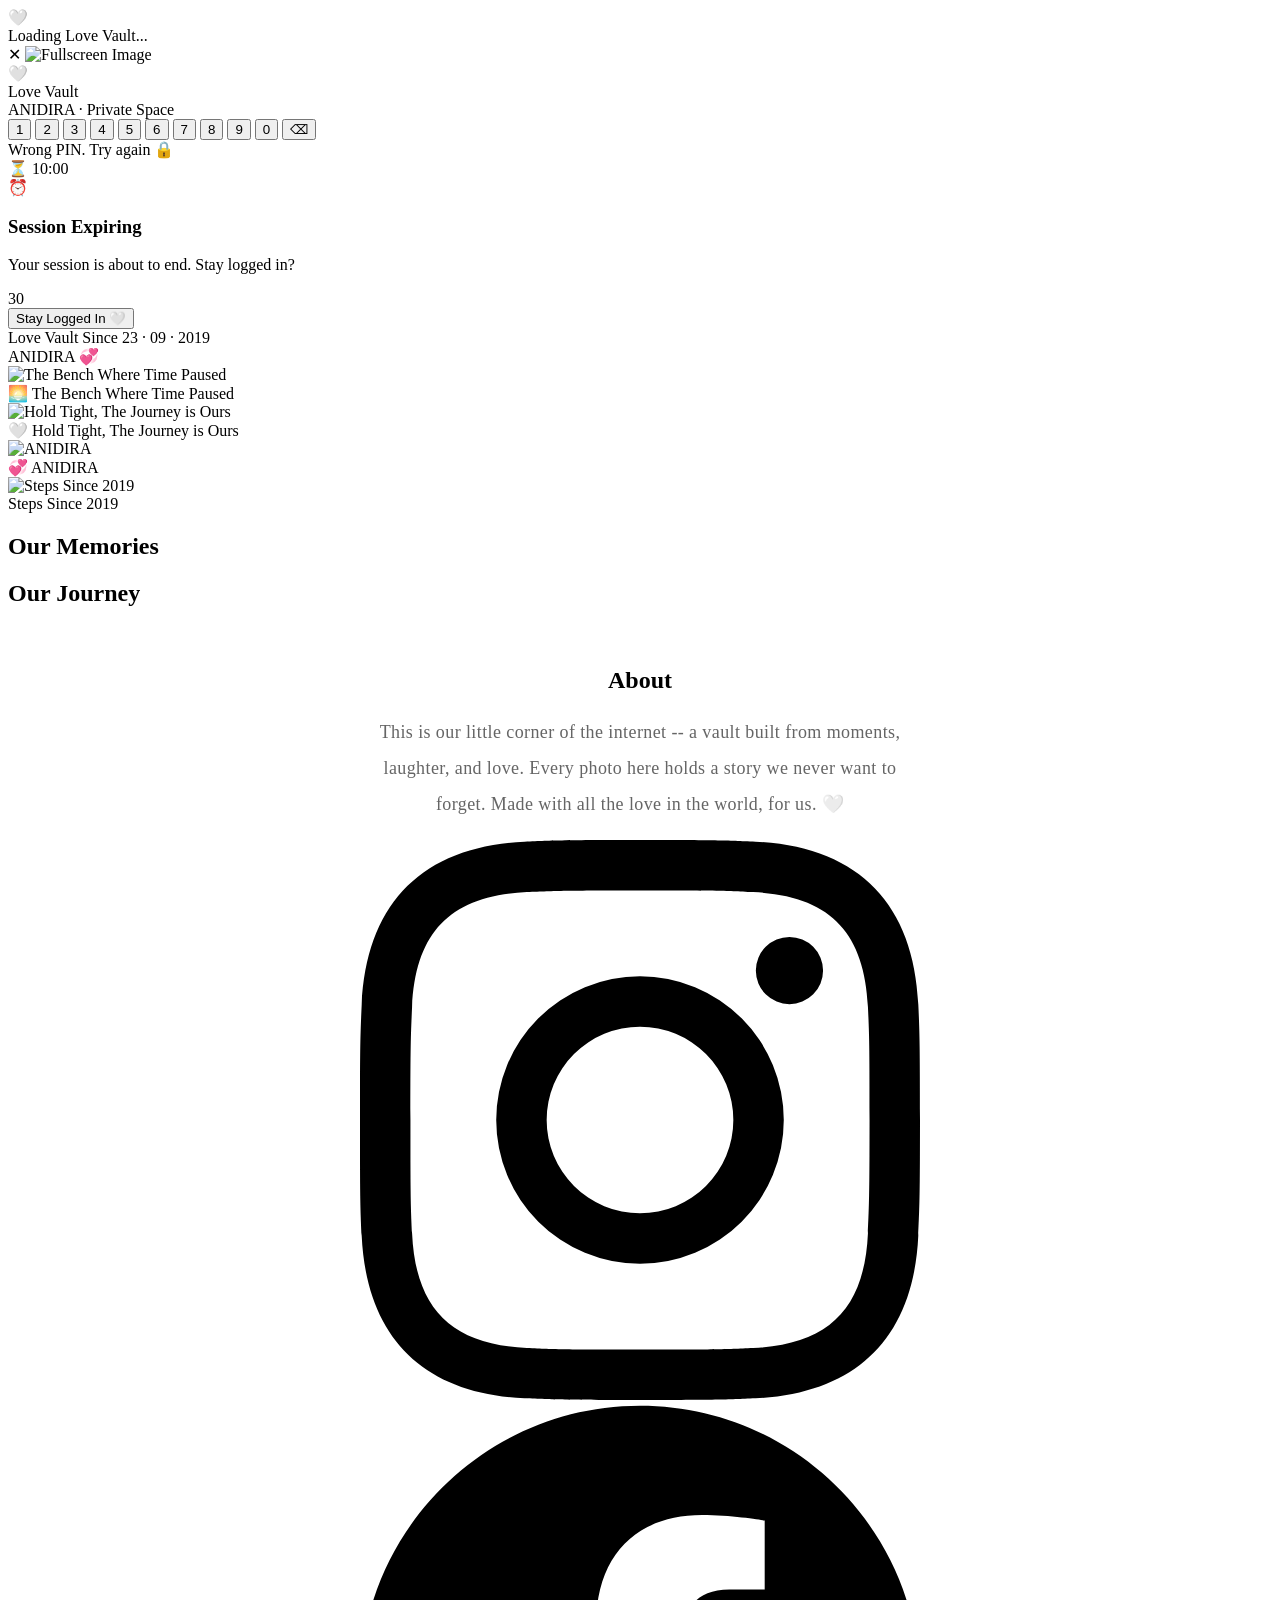
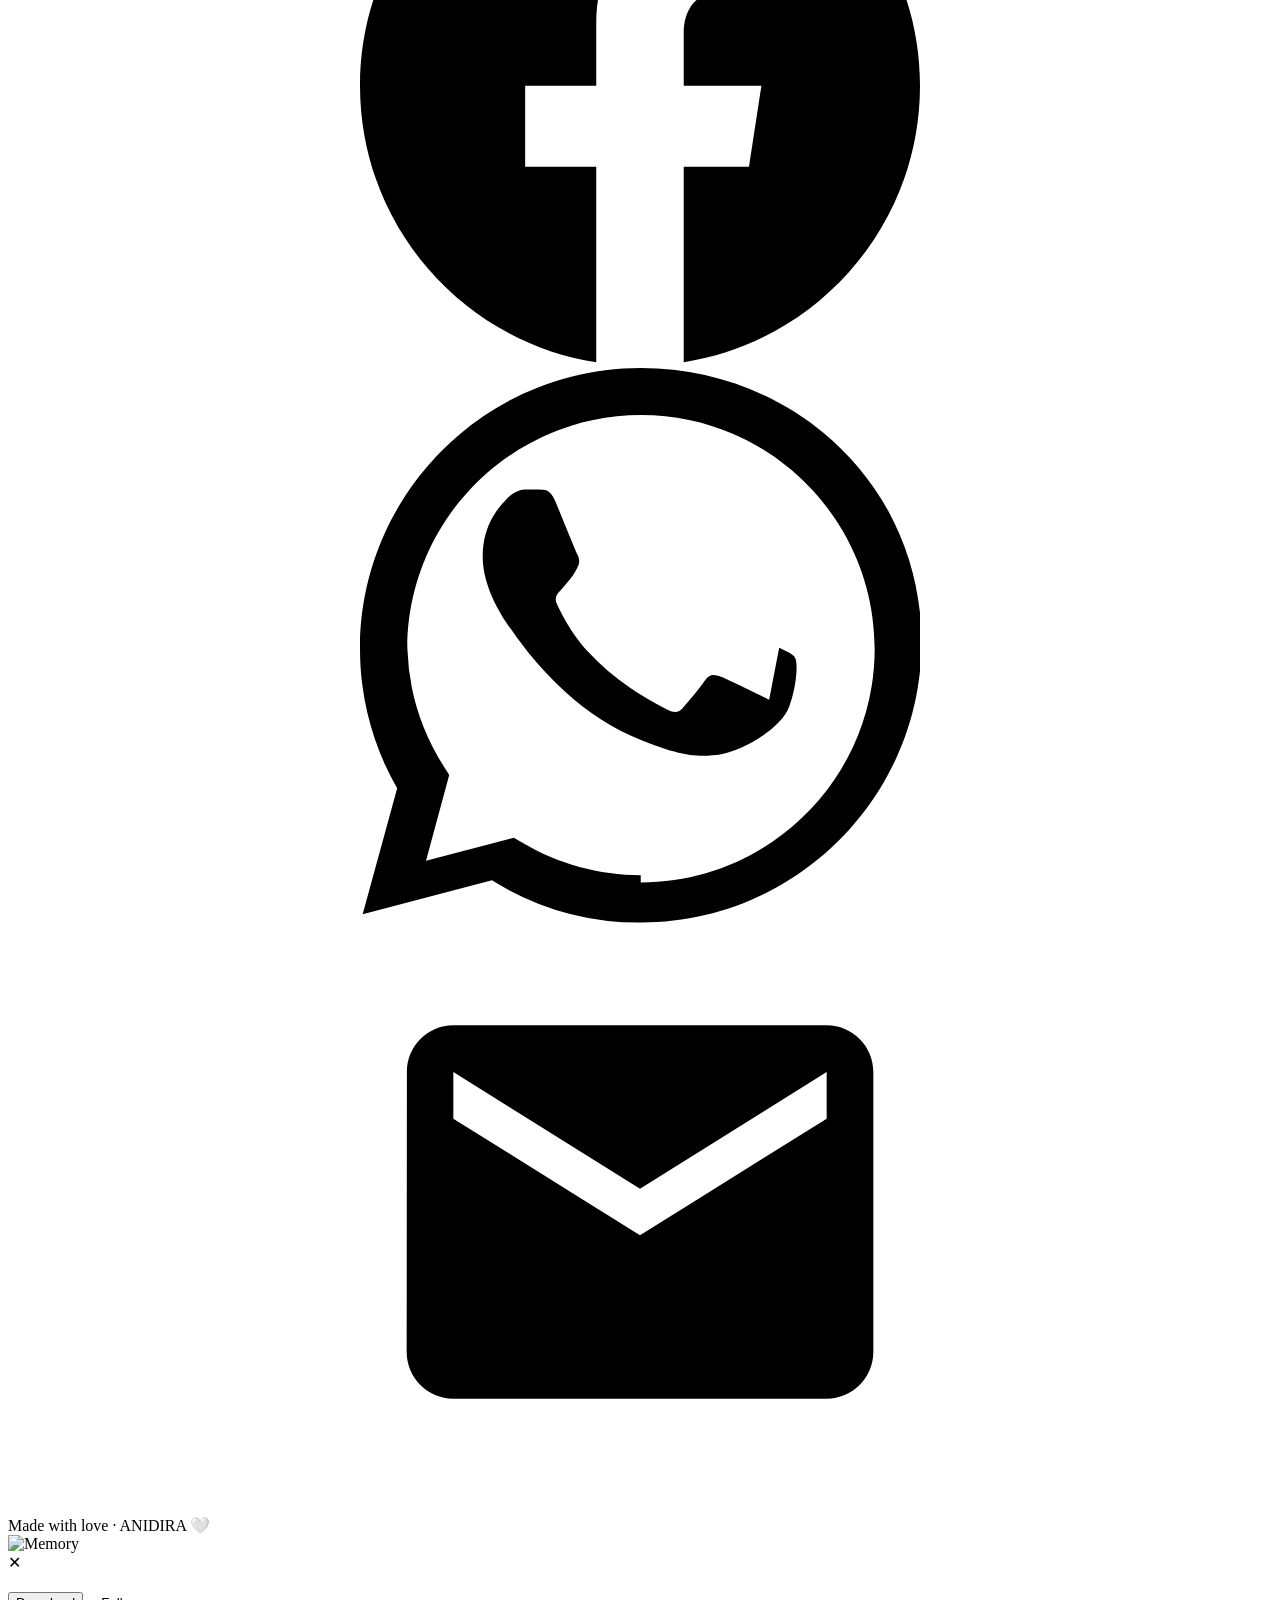
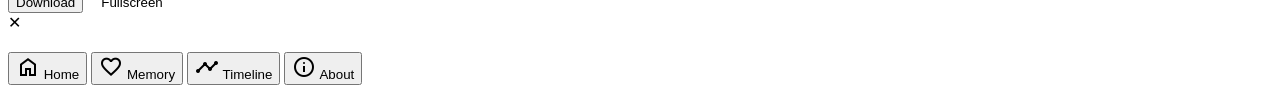
==== commit e61db198: "Update index.html" ====
--- a/index.html
+++ b/index.html
@@ -4,32 +4,19 @@
   <meta charset="UTF-8">
   <meta name="viewport" content="width=device-width, initial-scale=1.0">
 
-  <!-- ═══ PRIMARY SEO ═══ -->
   <title>Love Vault – ANIDIRA | Our Private Love Story & Memories</title>
   <meta name="robots" content="noindex, nofollow">
   <meta name="description" content="Love Vault is a private digital memory space for ANIDIRA — a collection of our love story, cherished photos, romantic journey, and beautiful moments together since 23 September 2019.">
   <meta name="keywords" content="love vault, ANIDIRA, love story, couple memories, romantic website, our love story, private love space, love vault website, couple photo gallery, love journey">
   <meta name="author" content="ANIDIRA">
-  <meta name="robots" content="index, follow">
-  <link rel="canonical" href="https://kiraa888.github.io/love-vault/">
-  <meta name="google-site-verification" content="YoJ7zSjuPgNMdtqh65KnKFBQkx9MCz34DZ4YZCXvKvc" />
-  <!-- ═══ OPEN GRAPH (Google / Facebook preview) ═══ -->
+  
   <meta property="og:type" content="website">
   <meta property="og:title" content="Love Vault – ANIDIRA | Our Private Love Story & Memories">
   <meta property="og:description" content="A private digital vault built from moments, laughter, and love. Our love story, photos, and memories — all in one beautiful place. Since 23 September 2019.">
   <meta property="og:url" content="https://kiraa888.github.io/love-vault/">
-  <meta property="og:image" content="https://iili.io/q0QEQWJ.jpg">
-  <meta property="og:image:alt" content="Love Vault – ANIDIRA Couple Memories">
   <meta property="og:site_name" content="Love Vault">
   <meta property="og:locale" content="en_IN">
 
-  <!-- ═══ TWITTER CARD ═══ -->
-  <meta name="twitter:card" content="summary_large_image">
-  <meta name="twitter:title" content="Love Vault – ANIDIRA | Our Private Love Story & Memories">
-  <meta name="twitter:description" content="A private digital vault built from moments, laughter, and love. Our story since 23 September 2019.">
-  <meta name="twitter:image" content="https://iili.io/q0QEQWJ.jpg">
-
-  <!-- ═══ STRUCTURED DATA (JSON-LD) — helps Google understand the page ═══ -->
   <script type="application/ld+json">
   {
     "@context": "https://schema.org",
@@ -46,947 +33,32 @@
   }
   </script>
 
+  <link rel="manifest" href="manifest.json">
+  <meta name="theme-color" content="#e8a0b0">
+  <link rel="icon" type="image/png" sizes="192x192" href="icon-192.png">
+  <link rel="icon" type="image/png" sizes="512x512" href="icon-512.png">
+  <link rel="apple-touch-icon" href="icon-apple.png">
+
   <link href="https://fonts.googleapis.com/css2?family=Playfair+Display:ital,wght@0,400;0,600;1,400&family=Cormorant+Garamond:wght@300;400;600&display=swap" rel="stylesheet">
   <link rel="stylesheet" href="https://fonts.googleapis.com/css2?family=Material+Symbols+Outlined:opsz,wght,FILL,GRAD@24,400,0,0" />
 
-  <link rel="preload" as="image" href="https://iili.io/q0QEQWJ.jpg">
-  <link rel="preload" as="image" href="https://iili.io/q0QEUlV.jpg">
-  <link rel="preload" as="image" href="https://iili.io/q0QE6R1.jpg">
-  <link rel="preload" as="image" href="https://iili.io/q0Q1b99.jpg">
-
-  <style>
-    /* ─── CSS VARIABLES ─── */
-    :root {
-      --rose:       #ffffff;
-      --rose-dk:    #c9607a;
-      --accent:     #e8a0b0;
-      --bg:         #0d0d0f;
-      --bg2:        #141417;
-      --bg3:        #1c1c21;
-      --text:       #f0e8e8;
-      --muted:      rgba(240,232,232,0.5);
-      --glass:      rgba(255,255,255,0.04);
-      --border:     rgba(255,255,255,0.08);
-      --radius:     18px;
-      --nav-h:      68px;
-      /* side nav */
-      --glow:       rgba(232,160,176,0.4);
-      --glow-solid: #e8a0b0;
-      --speed:      0.4s;
-    }
-
-    /* ─── RESET & BASE ─── */
-    *, *::before, *::after { box-sizing: border-box; margin: 0; padding: 0; }
-    html { scroll-behavior: smooth; }
-
-    body {
-      font-family: 'Cormorant Garamond', serif;
-      background: var(--bg);
-      color: var(--text);
-      overflow-x: hidden;
-      cursor: default;
-      /* space for bottom pill on mobile */
-      padding-bottom: 100px;
-      
-      /* ADDED: Font Smoothing to fix jagged edges on large screens */
-      -webkit-font-smoothing: antialiased;
-      -moz-osx-font-smoothing: grayscale;
-      text-rendering: optimizeLegibility;
-    }
-
-    /* ADDED: Fix faux-bolding on all headings */
-    h1, h2, h3, h4, h5, h6 {
-      font-weight: 600;
-    }
-
-    /* grain */
-    body::before {
-      content: '';
-      position: fixed;
-      inset: 0;
-      background-image: url("data:image/svg+xml,%3Csvg viewBox='0 0 200 200' xmlns='http://www.w3.org/2000/svg'%3E%3Cfilter id='n'%3E%3CfeTurbulence type='fractalNoise' baseFrequency='0.75' numOctaves='4' stitchTiles='stitch'/%3E%3C/filter%3E%3Crect width='100%25' height='100%25' filter='url(%23n)' opacity='1'/%3E%3C/svg%3E");
-      opacity: 0.025;
-      pointer-events: none;
-      z-index: 9999;
-    }
-
-    /* ─── TOP NAVBAR ─── */
-    .top-navbar {
-      position: fixed;
-      top: 0; left: 0;
-      width: 100%;
-      height: var(--nav-h);
-      display: flex;
-      justify-content: space-between;
-      align-items: center;
-      padding: 0 28px;
-      background: rgba(13,13,15,0.7);
-      backdrop-filter: blur(18px);
-      -webkit-backdrop-filter: blur(18px);
-      border-bottom: 1px solid var(--border);
-      z-index: 2000;
-    }
-
-    .logo, .mixed-name {
-      cursor: pointer;
-      transition: opacity 0.3s ease;
-    }
-    
-    .logo:hover, .mixed-name:hover {
-      opacity: 0.7;
-    }
-
-    .logo { display: flex; flex-direction: column; gap: 2px; }
-
-    .logo-name {
-      font-family: 'Playfair Display', serif;
-      font-style: normal;
-      font-size: 21px;
-      font-weight: 600; /* ADDED */
-      letter-spacing: 1px;
-      color: var(--rose);
-    }
-
-    .sub-text {
-      font-size: 10px;
-      letter-spacing: 3px;
-      opacity: 0.5;
-      text-transform: uppercase;
-    }
-
-    .mixed-name {
-      font-family: 'Playfair Display', serif;
-      font-style: normal;
-      font-size: 16px;
-      font-weight: 600; /* ADDED */
-      letter-spacing: 5px;
-      text-transform: uppercase;
-      color: var(--rose);
-      opacity: 0.9;
-    }
-
-    /* ─── COUNTER ─── */
-    .counter {
-      margin-top: var(--nav-h);
-      text-align: center;
-      padding: 10px 0;
-      font-size: 13px;
-      letter-spacing: 1.5px;
-      background: linear-gradient(90deg, transparent, rgba(255,255,255,0.06), transparent);
-      border-bottom: 1px solid var(--border);
-      color: var(--rose);
-      opacity: 0;
-      animation: fadeIn 1s 0.3s forwards;
-    }
-
-    /* ─── HERO ─── */
-    .hero {
-      width: 100%;
-      aspect-ratio: 21 / 9;
-      max-height: 580px;
-      overflow: hidden;
-      position: relative;
-    }
-
-    .slider { position: relative; width: 100%; height: 100%; }
-
-    .slide {
-      position: absolute; inset: 0;
-      opacity: 0; z-index: 1;
-      transition: opacity 1.2s ease;
-    }
-
-    .slide.active { opacity: 1; z-index: 2; }
-
-    .slide img {
-      width: 100%; height: 100%;
-      object-fit: cover; object-position: center;
-      filter: brightness(60%); display: block;
-    }
-
-    .overlay {
-      position: absolute; bottom: 28px; left: 28px;
-      background: rgba(0,0,0,0.45);
-      backdrop-filter: blur(6px);
-      padding: 7px 16px; border-radius: 30px;
-      font-size: 13px; border: 1px solid rgba(255,255,255,0.1); letter-spacing: 1px;
-    }
-
-    .dots {
-      position: absolute; bottom: 28px; right: 28px;
-      display: flex; gap: 6px; z-index: 5;
-    }
-
-    .dot {
-      width: 7px; height: 7px; border-radius: 50%;
-      background: rgba(255,255,255,0.3); cursor: pointer;
-      transition: background 0.3s, transform 0.3s;
-    }
-
-    .dot.active { background: var(--rose); transform: scale(1.3); }
-
-    /* ─── SECTION TITLE ─── */
-    .section-title {
-      text-align: center;
-      margin: 56px 0 32px;
-      position: relative;
-    }
-
-    .section-title::before,
-    .section-title::after {
-      content: '- - - - - - -';
-      display: inline-block;
-      vertical-align: middle;
-      margin: 0 12px;
-      color: var(--rose);
-      opacity: 0.5;
-      font-family: 'Cormorant Garamond', serif;
-      font-size: 14px;
-      letter-spacing: 4px;
-    }
-
-    .section-title span {
-      font-family: 'Playfair Display', serif;
-      font-style: normal;
-      font-weight: 600; /* ADDED */
-      font-size: 22px;
-      letter-spacing: 3px;
-      color: var(--rose);
-    }
-
-    /* ─── GALLERY ─── */
-    .gallery { columns: 3; column-gap: 8px; padding: 8px; }
-    @media (min-width: 768px) { .gallery { columns: 5; } }
-
-    .box {
-      break-inside: avoid; margin-bottom: 8px;
-      border-radius: var(--radius); overflow: hidden;
-      cursor: pointer; position: relative; background: var(--bg3);
-    }
-
-    .box img { width: 100%; display: block; transition: transform 0.4s ease; }
-    .box:hover img { transform: scale(1.06); }
-
-    .photo-title {
-      position: absolute; bottom: 0; left: 0; width: 100%;
-      padding: 28px 14px 12px; font-size: 13px; letter-spacing: 0.5px; color: white;
-      background: linear-gradient(to top, rgba(0,0,0,0.7), transparent);
-      opacity: 0; transition: opacity 0.3s ease;
-    }
-
-    .box:hover .photo-title { opacity: 1; }
-
-    /* ─── VERTICAL TIMELINE ─── */
-    .timeline {
-      position: relative;
-      max-width: 800px;
-      margin: 0 auto;
-      padding: 10px 0 40px;
-    }
-    
-    .timeline::after {
-      content: '';
-      position: absolute;
-      width: 1px;
-      background: var(--border);
-      top: 0; bottom: 0; left: 50%;
-      margin-left: -0.5px;
-    }
-
-    .tl-item {
-      padding: 10px 40px;
-      position: relative;
-      background: inherit;
-      width: 50%;
-    }
-
-    .tl-item.left { left: 0; }
-    .tl-item.right { left: 50%; }
-
-    .tl-item::after {
-      content: '';
-      position: absolute;
-      width: 12px; height: 12px;
-      right: -6px; top: 24px;
-      background: var(--bg);
-      border: 2px solid var(--accent);
-      border-radius: 50%;
-      z-index: 1;
-    }
-
-    .tl-item.right::after { left: -6px; }
-
-    .tl-content {
-      padding: 24px;
-      background: var(--glass);
-      border: 1px solid var(--border);
-      border-radius: var(--radius);
-      backdrop-filter: blur(8px);
-      -webkit-backdrop-filter: blur(8px);
-    }
-
-    .tl-date {
-      color: var(--accent);
-      font-size: 11px;
-      letter-spacing: 2px;
-      margin-bottom: 8px;
-      text-transform: uppercase;
-      font-weight: 600;
-    }
-
-    .tl-title {
-      font-family: 'Playfair Display', serif;
-      font-weight: 600; /* ADDED */
-      font-size: 20px;
-      color: var(--rose);
-      margin-bottom: 10px;
-    }
-
-    .tl-img {
-      width: 100%;
-      max-height: 250px;
-      object-fit: cover;
-      border-radius: 12px;
-      margin-bottom: 14px;
-      border: 1px solid var(--border);
-    }
-
-    .tl-desc {
-      font-size: 16px;
-      opacity: 0.65;
-      line-height: 1.6;
-    }
-
-    .read-more-btn {
-      display: inline-block;
-      margin-top: 10px;
-      color: var(--accent);
-      font-size: 12px;
-      font-family: sans-serif;
-      text-transform: uppercase;
-      letter-spacing: 1.5px;
-      font-weight: 600;
-      cursor: pointer;
-      transition: color 0.3s ease;
-    }
-
-    .read-more-btn:hover {
-      color: var(--rose);
-    }
-
-    @media (max-width: 768px) {
-      .timeline::after { left: 30px; }
-      .tl-item { width: 100%; padding-left: 70px; padding-right: 20px; }
-      .tl-item.right { left: 0%; }
-      .tl-item.left::after, .tl-item.right::after { left: 24px; }
-    }
-
-    /* ─── GENERAL MODAL STYLES ─── */
-    .modal {
-      position: fixed; inset: 0; background: rgba(0,0,0,0.88);
-      display: flex; justify-content: center; align-items: center;
-      z-index: 3000; opacity: 0; pointer-events: none;
-      transition: opacity 0.35s ease;
-    }
-    .modal.open { opacity: 1; pointer-events: all; }
-    
-    .close {
-      position: absolute; top: 14px; right: 18px; font-size: 26px;
-      cursor: pointer; opacity: 0.5; transition: opacity 0.2s;
-      line-height: 1; font-family: sans-serif; font-weight: 300;
-      z-index: 10;
-    }
-    .close:hover { opacity: 1; }
-
-    /* ─── GALLERY PHOTO MODAL ─── */
-    .modal-content {
-      background: var(--bg2); width: 92%; max-width: 980px;
-      max-height: 90vh; border-radius: 20px; display: flex; position: relative;
-      border: 1px solid var(--border); transform: scale(0.96);
-      transition: transform 0.35s ease; overflow: hidden;
-    }
-    .modal.open .modal-content { transform: scale(1); }
-
-    .modal-image { flex: 1.1; min-height: 300px; overflow: hidden; }
-    .modal-image img { width: 100%; height: 100%; object-fit: cover; display: block; }
-
-    .modal-details {
-      flex: 1; padding: 36px 30px 30px; position: relative;
-      display: flex; flex-direction: column; justify-content: flex-start; gap: 12px;
-      overflow-y: auto; /* ADDED FOR SCROLLBAR */
-    }
-
-    .modal-details h2 {
-      font-family: 'Playfair Display', serif; 
-      font-style: normal;
-      font-weight: 600; /* ADDED */
-      font-size: 22px; 
-      color: var(--rose); 
-      line-height: 1.3;
-    }
-
-    .modal-date { font-size: 13px; letter-spacing: 2px; opacity: 0.45; text-transform: uppercase; }
-    .modal-desc { font-size: 16px; line-height: 1.7; opacity: 0.75; }
-
-    .dl-btn {
-      margin-top: 8px; padding: 12px 24px; border: none;
-      background: linear-gradient(135deg, var(--rose-dk), #e8a0b0);
-      color: white; border-radius: 30px; cursor: pointer;
-      font-family: 'Cormorant Garamond', serif; font-size: 15px;
-      letter-spacing: 1px; font-weight: 600;
-      transition: opacity 0.2s, transform 0.2s; align-self: flex-start;
-    }
-
-    .dl-btn:hover { opacity: 0.88; transform: translateY(-1px); }
-    .dl-btn:active { transform: translateY(0); }
-
-    @media (max-width: 700px) {
-      .modal-content { flex-direction: column; }
-      .modal-image { min-height: 240px; max-height: 45vh; }
-      .modal-details { padding: 24px 20px 24px; }
-    }
-
-    /* ─── STORY MODAL (TIMELINE) ─── */
-    .story-modal-content {
-      flex-direction: column;
-      max-width: 650px; 
-      max-height: 85vh;
-      overflow-y: auto; 
-      padding: 40px 30px;
-    }
-    
-    .story-modal-content h2 {
-      text-align: center;
-      font-family: 'Playfair Display', serif; 
-      font-weight: 600; /* ADDED */
-      font-size: 26px; 
-      color: var(--rose); 
-      margin-bottom: 8px;
-    }
-
-    .story-modal-content .modal-date {
-      text-align: center;
-      margin-bottom: 24px;
-      color: var(--accent);
-    }
-
-    .story-modal-content img {
-      width: 100%;
-      max-height: 400px;
-      object-fit: cover;
-      border-radius: 16px;
-      margin-bottom: 24px;
-      border: 1px solid var(--border);
-    }
-
-    .story-modal-content .story-body {
-      font-size: 17px;
-      line-height: 1.8;
-      opacity: 0.85;
-      text-align: left;
-    }
-
-    /* ─── CUSTOM SCROLLBARS FOR MODALS ─── */
-    .modal-details::-webkit-scrollbar,
-    .story-modal-content::-webkit-scrollbar {
-      width: 6px;
-    }
-    
-    .modal-details::-webkit-scrollbar-track,
-    .story-modal-content::-webkit-scrollbar-track {
-      background: transparent;
-    }
-    
-    .modal-details::-webkit-scrollbar-thumb,
-    .story-modal-content::-webkit-scrollbar-thumb {
-      background: var(--accent);
-      border-radius: 10px;
-    }
-    
-    .modal-details::-webkit-scrollbar-thumb:hover,
-    .story-modal-content::-webkit-scrollbar-thumb:hover {
-      background: var(--rose-dk);
-    }
-
-    /* ─── SOCIAL BUTTONS FOR ABOUT SECTION ─── */
-    .social-links {
-      display: flex;
-      justify-content: center;
-      gap: 16px;
-      margin-top: 28px;
-    }
-
-    .social-btn {
-      width: 50px;
-      height: 50px;
-      border-radius: 50%;
-      background: var(--glass);
-      border: 1px solid var(--border);
-      display: flex;
-      justify-content: center;
-      align-items: center;
-      color: var(--rose);
-      text-decoration: none;
-      transition: all 0.3s ease;
-    }
-
-    .social-btn:hover {
-      background: var(--rose-dk);
-      border-color: var(--rose-dk);
-      transform: translateY(-4px);
-      box-shadow: 0 8px 20px rgba(201, 96, 122, 0.25);
-    }
-
-    .social-btn svg {
-      width: 22px;
-      height: 22px;
-      fill: currentColor;
-    }
-
-    /* ─── FOOTER ─── */
-    .footer {
-      text-align: center; padding: 40px 20px; font-size: 13px;
-      letter-spacing: 2px; opacity: 0.25;
-      border-top: 1px solid var(--border); margin-top: 48px;
-    }
-
-    /* ─── ANIMATIONS ─── */
-    @keyframes fadeIn { to { opacity: 1; } }
-
-    /* ══════════════════════════════════════════════
-       SIDE / BOTTOM NAV (4 ITEMS)
-    ══════════════════════════════════════════════ */
-    .sidenav {
-      position: fixed;
-      z-index: 1500;
-      bottom: 20px;
-      left: 50%;
-      transform: translateX(-50%);
-      width: 85%;
-      max-width: 400px;
-      height: 66px;
-      flex-direction: row;
-      display: flex;
-      justify-content: space-between;
-      align-items: center;
-      padding: 0 16px;
-      background: rgba(20,20,23,0.85);
-      backdrop-filter: blur(22px);
-      -webkit-backdrop-filter: blur(22px);
-      border: 1px solid rgba(255,255,255,0.09);
-      border-radius: 40px;
-      box-shadow:
-        0 8px 32px rgba(0,0,0,0.55),
-        inset 0 1px 1px rgba(255,255,255,0.06);
-
-      --x:      0px;
-      --y:      0px;
-      --item-w: 54px;
-      --item-h: 54px;
-    }
-
-    @media (min-width: 600px) {
-      body { padding-bottom: 0; }
-      .sidenav {
-        bottom: auto;
-        left: auto;
-        right: 20px;
-        top: 50%;
-        transform: translateY(-50%);
-        width: 82px;
-        height: auto;
-        flex-direction: column;
-        justify-content: center;
-        gap: 8px; 
-        padding: 22px 0;
-        border-radius: 36px;
-      }
-    }
-
-    .sn-item {
-      position: relative;
-      background: transparent;
-      border: none;
-      color: rgba(240,232,232,0.38);
-      cursor: pointer;
-      z-index: 2;
-      width: 54px;
-      height: 54px;
-      display: flex;
-      flex-direction: column;
-      justify-content: center;
-      align-items: center;
-      border-radius: 20px;
-      gap: 3px;
-      transition: color var(--speed) ease;
-      -webkit-tap-highlight-color: transparent;
-    }
-
-    .sn-item .material-symbols-outlined {
-      font-size: 22px;
-      line-height: 1;
-      transition: all var(--speed) ease;
-      font-variation-settings: 'FILL' 0;
-    }
-
-    .sn-label {
-      font-family: 'Cormorant Garamond', serif;
-      font-size: 9.5px;
-      letter-spacing: 1px;
-      font-weight: 600;
-      text-transform: uppercase;
-      display: none;
-      line-height: 1;
-    }
-
-    @media (min-width: 600px) {
-      .sn-label { display: block; }
-      .sn-item  { width: 72px; height: 64px; border-radius: 16px; }
-      .sn-item .material-symbols-outlined { font-size: 20px; }
-    }
-
-    .sn-item.active { color: var(--glow-solid); }
-
-    .sn-item.active .material-symbols-outlined {
-      font-variation-settings: 'FILL' 1;
-    }
-
-    .sn-bar {
-      position: absolute;
-      border-radius: 10px;
-      background: var(--glow-solid);
-      box-shadow: 0 0 12px var(--glow), 0 0 4px var(--glow-solid);
-      z-index: 3;
-      pointer-events: none;
-      top: -1px;
-      left: 0;
-      width: calc(var(--item-w) * 0.55);
-      height: 3px;
-      transform: translateX(calc(var(--x) - 50%));
-      transition:
-        transform var(--speed) cubic-bezier(0.25, 1, 0.5, 1),
-        width     var(--speed) cubic-bezier(0.25, 1, 0.5, 1);
-    }
-
-    @media (min-width: 600px) {
-      .sn-bar {
-        top: 0;
-        left: -1px;
-        width: 3px;
-        height: calc(var(--item-h) * 0.55);
-        transform: translateY(calc(var(--y) - 50%));
-        transition:
-          transform var(--speed) cubic-bezier(0.25, 1, 0.5, 1),
-          height    var(--speed) cubic-bezier(0.25, 1, 0.5, 1);
-      }
-    }
-
-    .sn-glow {
-      position: absolute;
-      top: 0; left: 0;
-      border-radius: 50%;
-      background: radial-gradient(ellipse, var(--glow) 0%, transparent 65%);
-      pointer-events: none;
-      z-index: 1;
-      width:  calc(var(--item-w) + 30px);
-      height: 64px;
-      transform: translateX(calc(var(--x) - 50%));
-      transition:
-        transform var(--speed) cubic-bezier(0.25, 1, 0.5, 1),
-        width     var(--speed) cubic-bezier(0.25, 1, 0.5, 1);
-    }
-
-    @media (min-width: 600px) {
-      .sn-glow {
-        width:  100%;
-        height: calc(var(--item-h) + 34px);
-        transform: translateY(calc(var(--y) - 50%));
-        transition:
-          transform var(--speed) cubic-bezier(0.25, 1, 0.5, 1),
-          height    var(--speed) cubic-bezier(0.25, 1, 0.5, 1);
-      }
-    }
-
-    /* ══════════════════════════════════════════════
-       LOGIN SCREEN
-    ══════════════════════════════════════════════ */
-    #loginScreen {
-      position: fixed;
-      inset: 0;
-      z-index: 99999;
-      background: var(--bg);
-      display: flex;
-      flex-direction: column;
-      align-items: center;
-      justify-content: center;
-      gap: 0;
-      padding: 24px;
-    }
-
-    #loginScreen.hidden {
-      opacity: 0;
-      pointer-events: none;
-      transition: opacity 0.6s ease;
-    }
-
-    .login-card {
-      background: var(--glass);
-      border: 1px solid var(--border);
-      border-radius: 28px;
-      padding: 44px 40px 40px;
-      width: 100%;
-      max-width: 400px;
-      text-align: center;
-      backdrop-filter: blur(14px);
-      -webkit-backdrop-filter: blur(14px);
-      box-shadow: 0 24px 60px rgba(0,0,0,0.5);
-      position: relative;
-    }
-
-    .login-heart {
-      font-size: 48px;
-      margin-bottom: 8px;
-      display: block;
-      animation: heartbeat 2s ease-in-out infinite;
-    }
-
-    @keyframes heartbeat {
-      0%, 100% { transform: scale(1); }
-      14% { transform: scale(1.15); }
-      28% { transform: scale(1); }
-      42% { transform: scale(1.1); }
-      56% { transform: scale(1); }
-    }
-
-    .login-title {
-      font-family: 'Playfair Display', serif;
-      font-size: 28px;
-      font-weight: 600;
-      color: var(--rose);
-      margin-bottom: 4px;
-      letter-spacing: 1px;
-    }
-
-    .login-sub {
-      font-size: 13px;
-      letter-spacing: 3px;
-      opacity: 0.4;
-      text-transform: uppercase;
-      margin-bottom: 32px;
-    }
-
-    .pin-dots {
-      display: flex;
-      justify-content: center;
-      gap: 14px;
-      margin-bottom: 28px;
-    }
-
-    .pin-dot {
-      width: 14px;
-      height: 14px;
-      border-radius: 50%;
-      border: 2px solid rgba(255,255,255,0.2);
-      background: transparent;
-      transition: all 0.2s ease;
-    }
-
-    .pin-dot.filled {
-      background: var(--accent);
-      border-color: var(--accent);
-      box-shadow: 0 0 10px var(--glow);
-    }
-
-    .pin-keypad {
-      display: grid;
-      grid-template-columns: repeat(3, 1fr);
-      gap: 10px;
-      max-width: 260px;
-      margin: 0 auto 16px;
-    }
-
-    .pin-key {
-      background: rgba(255,255,255,0.05);
-      border: 1px solid var(--border);
-      border-radius: 14px;
-      color: var(--text);
-      font-family: 'Cormorant Garamond', serif;
-      font-size: 22px;
-      font-weight: 400;
-      padding: 16px 0;
-      cursor: pointer;
-      transition: background 0.15s ease, transform 0.1s ease, border-color 0.15s ease;
-      -webkit-tap-highlight-color: transparent;
-      user-select: none;
-    }
-
-    .pin-key:hover {
-      background: rgba(255,255,255,0.1);
-      border-color: rgba(255,255,255,0.2);
-    }
-
-    .pin-key:active {
-      transform: scale(0.93);
-      background: rgba(232,160,176,0.15);
-      border-color: var(--accent);
-    }
-
-    .pin-key.del {
-      font-size: 18px;
-      opacity: 0.7;
-    }
-
-    .pin-key.zero {
-      grid-column: 2;
-    }
-
-    .login-error {
-      font-size: 13px;
-      color: #e8a0b0;
-      letter-spacing: 1px;
-      min-height: 20px;
-      margin-top: 4px;
-      opacity: 0;
-      transition: opacity 0.3s ease;
-    }
-
-    .login-error.show {
-      opacity: 1;
-    }
-
-    /* shake animation on wrong PIN */
-    @keyframes shake {
-      0%, 100% { transform: translateX(0); }
-      20% { transform: translateX(-10px); }
-      40% { transform: translateX(10px); }
-      60% { transform: translateX(-8px); }
-      80% { transform: translateX(8px); }
-    }
-
-    .pin-dots.shake {
-      animation: shake 0.4s ease;
-    }
-
-    /* ══════════════════════════════════════════════
-       SESSION TIMER BADGE
-    ══════════════════════════════════════════════ */
-    #sessionTimer {
-      position: fixed;
-      top: 16px;
-      left: 50%;
-      transform: translateX(-50%);
-      z-index: 5000;
-      background: rgba(20,20,23,0.92);
-      border: 1px solid rgba(255,255,255,0.1);
-      backdrop-filter: blur(12px);
-      -webkit-backdrop-filter: blur(12px);
-      border-radius: 30px;
-      padding: 6px 18px;
-      font-family: 'Cormorant Garamond', serif;
-      font-size: 14px;
-      letter-spacing: 1.5px;
-      color: var(--muted);
-      display: none;
-      align-items: center;
-      gap: 8px;
-      transition: color 0.3s ease, border-color 0.3s ease;
-    }
-
-    #sessionTimer.urgent {
-      color: #e8a0b0;
-      border-color: rgba(232,160,176,0.4);
-      box-shadow: 0 0 14px rgba(232,160,176,0.15);
-    }
-
-    #sessionTimer .timer-icon {
-      font-size: 15px;
-    }
-
-    /* Warning overlay before logout */
-    #sessionWarning {
-      position: fixed;
-      inset: 0;
-      z-index: 90000;
-      background: rgba(0,0,0,0.88);
-      display: none;
-      align-items: center;
-      justify-content: center;
-    }
-
-    #sessionWarning.show {
-      display: flex;
-    }
-
-    .warning-card {
-      background: var(--bg2);
-      border: 1px solid rgba(232,160,176,0.3);
-      border-radius: 24px;
-      padding: 40px 36px;
-      text-align: center;
-      max-width: 340px;
-      width: 90%;
-      box-shadow: 0 20px 50px rgba(0,0,0,0.5);
-    }
-
-    .warning-icon {
-      font-size: 44px;
-      margin-bottom: 12px;
-      display: block;
-      animation: pulse-warn 1s ease-in-out infinite;
-    }
-
-    @keyframes pulse-warn {
-      0%, 100% { opacity: 1; }
-      50% { opacity: 0.4; }
-    }
-
-    .warning-card h3 {
-      font-family: 'Playfair Display', serif;
-      font-size: 22px;
-      color: var(--rose);
-      margin-bottom: 8px;
-    }
-
-    .warning-card p {
-      font-size: 15px;
-      opacity: 0.6;
-      line-height: 1.6;
-      margin-bottom: 24px;
-    }
-
-    .warning-countdown {
-      font-size: 40px;
-      font-family: 'Playfair Display', serif;
-      color: #e8a0b0;
-      font-weight: 600;
-      margin-bottom: 24px;
-    }
-
-    .warning-btn {
-      background: linear-gradient(135deg, var(--rose-dk), #e8a0b0);
-      border: none;
-      border-radius: 30px;
-      color: white;
-      font-family: 'Cormorant Garamond', serif;
-      font-size: 16px;
-      letter-spacing: 1px;
-      font-weight: 600;
-      padding: 13px 32px;
-      cursor: pointer;
-      transition: opacity 0.2s, transform 0.2s;
-    }
-
-    .warning-btn:hover { opacity: 0.88; transform: translateY(-1px); }
-  </style>
+  <link rel="stylesheet" href="styles.css">
 </head>
 
 <body>
-
-  <!-- ═══ SEO CONTENT (visible to Google bots, hidden from users) ═══ -->
+  <div id="globalLoader">
+    <div class="loader-heart">🤍</div>
+    <div class="loader-text">Loading Love Vault...</div>
+  </div>
+
   <div style="position:absolute;width:1px;height:1px;overflow:hidden;clip:rect(0,0,0,0);white-space:nowrap;" aria-hidden="true">
     <h1>Love Vault – ANIDIRA Private Love Story and Memories</h1>
-    <p>Love Vault is a private and romantic digital memory space created for ANIDIRA — a couple's personal website featuring a love story gallery, couple photos, relationship timeline, and cherished memories since 23 September 2019. This is our little corner of the internet, a vault built from moments, laughter, and love.</p>
-    <p>Sections include: Our Memories photo gallery, Our Journey relationship timeline, love story from Class 9, first trip to Ayodhya Hills, 60 KM journey, and more beautiful couple memories.</p>
+    <p>Love Vault is a private and romantic digital memory space created for ANIDIRA.</p>
+  </div>
+
+  <div class="fs-overlay" id="fsOverlay">
+    <span class="fs-close" onclick="closeFullscreen()">&#x2715;</span>
+    <img id="fsImg" src="" alt="Fullscreen Image">
   </div>
 
   <div id="loginScreen">
@@ -1060,7 +132,7 @@
         <div class="overlay">💞 ANIDIRA</div>
       </div>
       <div class="slide">
-        <img src=https://iili.io/BLlKBkP.png" alt="Steps Since 2019">
+        <img src="https://iili.io/BLlKBkP.png" alt="Steps Since 2019">
         <div class="overlay">Steps Since 2019</div>
       </div>
     </div>
@@ -1071,170 +143,27 @@
   <section class="gallery" id="gallery"></section>
 
   <h2 class="section-title" id="timeline"><span>Our Journey</span></h2>
-  <section class="timeline">
-    
-    <div class="tl-item right">
-      <div class="tl-content">
-        <div class="tl-date">23 Sep 2019</div>
-        <div class="tl-title">Our Story — From Cold War to Forever ❤️</div>
-        <img class="tl-img" src="https://iili.io/B7X6OZX.png" alt="All Begin">
-        <div class="tl-desc">
-          It all began in 2019, when we were in Class 9. Until then, our school had no girls—only in Class 9...
-        </div>
-        <div class="full-story" style="display: none;">
-          It all began in 2019, when we were in Class 9. Until then, our school had no girls—only in Class 9 did girls start joining through transfers. That year, everything felt different, and that’s when she entered my life, though neither of us knew what was about to begin. On her very first day, she noticed me talking to another girl and immediately judged me, calling me “দালাল” in her mind. Later, when she saw that I didn’t really talk to any girls in class, she changed my title to <b>“Mr. Attitude.” </b>And me? Seeing how strict, disciplined, and commanding she was, always leading the girls and taking control of situations, I secretly gave her a nickname—<b>“Miss Hitler.”</b> It wasn’t out of hate, but because of the strong aura she carried that made everyone listen to her.
-
-As more girls joined the class, a strange kind of cold war started between boys and girls. If one boy made a mistake, the entire group of boys would be blamed. And leading the girls’ side was her—confident, bold, and always ready to stand up. I never really got involved in those fights; I stayed away from all the drama. But one day, the boys had a meeting to figure out how to handle the situation, and someone suggested that if their leader could be won over, everything would calm down. Somehow, they chose me for the task, probably because I had just gone through a breakup and was single. Without thinking much, I agreed and said I would make her fall for me. At that time, it was just a plan—nothing more.
-
-On 3rd September 2019, I made my first move by sending her a message through her friend, telling her that I liked her. She wasn’t the kind of girl who believed in relationships. She was a topper, focused on studies, and had already rejected many boys without hesitation. So honestly, I didn’t have much hope. But instead of rejecting me, she said something unexpected—she told me to wait. I asked her how long, jokingly saying one week, one month, or two months. She looked at me and said, “One year.” She thought I would give up, that this was just a test I wouldn’t pass. But I calmly said yes, that I would wait.
-
-From that day, I didn’t try to force anything. Instead, I slowly became a part of her daily life. I would sit on her seat and wait for her. When she arrived, she would tell me to go back to my place. During class, I would quietly look at her, and she would turn back and tell me to focus on studies instead of her. But somewhere in between, she started liking it. Without realizing, she got used to my presence. I had become a part of her routine. Then one day, I didn’t go to school. That day, something changed. Later, I came to know that she wasn’t herself—she didn’t ask anyone directly, but her eyes kept searching for me. She felt my absence, and that’s when I understood that she had started missing me.
-
-That’s when I decided it was time for the final step. On 23rd September 2019, I went to school and completely ignored her. I didn’t look at her, didn’t talk to her, didn’t react at all. In class, even when she turned back to look at me, I avoided eye contact. She felt the sudden change, the silence, the absence of everything she had slowly gotten used to. After a few classes, I went up to her desk, placed my hand firmly on it, stood right in front of her, and told her to say whatever she wanted to say that day itself. She got nervous. Her friends were already pushing her, telling her to say yes or she would regret it. Still, she couldn’t say anything at that moment.
-
-Later, when I was going to submit my scholarship documents, she and her friend stopped me on the way. She wanted to say something, but instead started talking about some issue in my documents. I took the papers from her hand and walked away, still maintaining that serious, distant attitude. I continued ignoring her the entire day. After the last class, she was waiting outside. Only a few of us were left in the classroom when she called me out. I already knew what she was going to say, but I kept a calm and serious expression. Then, in a single moment, she said, “Don’t tell anyone, but from my side, it’s a yes.” For a second, I was completely shocked. I just stood there, not moving, not reacting. My plan had worked—but in that moment, it didn’t feel like a plan anymore.
-
-What started as a simple challenge, almost like a game, slowly turned into something real. With time, we both fell in love—truly, deeply, and loyally. It was no longer about winning or proving anything. It became about understanding, caring, and being there for each other. And that’s how I became the reason a girl who once didn’t believe in love or relationships… finally started believing in it. ❤️
-
-
-        </div>
-        <div class="read-more-btn" onclick="openStoryModal(this)">Read More</div>
-      </div>
-    </div>
-    
-    <div class="tl-item left">
-      <div class="tl-content">
-        <div class="tl-date">24 December 2023</div>
-        <div class="tl-title">Our First Everything: From Ayodhya Hills to Raas Mela ✨🚌
-
-</div>
-        <img class="tl-img" src="https://iili.io/qZjXvR4.jpg" alt="Temple Visit">
-        <div class="tl-desc">
-          ​The day began in the familiar surroundings of the Chelyama Computer Training Center, but December 24, 2023, was destined to be a massive milestone in our story—our...
-        </div>
-        <div class="full-story" style="display: none;">
-          The day began in the familiar surroundings of the Chelyama Computer Training Center, but December 24, 2023, was destined to be a massive milestone in our story—our very first trip and first picnic together! 🎒🌿 The center had organized a highly anticipated getaway to the breathtaking Ayodhya Hills, and the excitement among all of us was palpable. Boarding the bus with our classmates, the air was thick with laughter, music, and endless chatter 🎶. Yet, amidst the vibrant noise, we found our own quiet sanctuary simply by sitting next to each other. The long drive slipped by effortlessly; every passing mile felt entirely special just because Manu (Mandira) was by my side ❤️. After hours on the road, we finally arrived at the Lower Dam of Ayodhya Hills. The view was breathtaking—serene waters framed by green hills and touched by a gentle, refreshing breeze 🍃. Almost immediately, the teachers began assigning tasks, directing most of the girls to prep for the cooking. But in that moment, I couldn’t bear the thought of losing her to the busy crowd. Quietly, I pulled her away, and we walked down toward the dam together 🌊. Away from the responsibilities and the noise, time seemed to slow down just for us. The calm surroundings and the comfortable silence between us felt like magic ✨. In that quiet corner, we captured a simple couple photo 📸. It wasn’t just a picture; it was a memory stolen from time itself, a quiet testament to our bond that we would carry forever.
-​As the afternoon faded into evening, we boarded the bus for the journey back 🚌🌅. The atmosphere had shifted from energetic excitement to a comfortable, contented exhaustion. The bus was filled with tired faces, soft laughter, and quiet, reflective moments. Somewhere between the lingering noise of our friends and the peaceful silence between us, we snapped another photo—a simple, unplanned memory that perfectly captured the quiet joy of the ride home 🌙. But the night had one last beautiful surprise in store for us: our first mela! 🎡 As darkness settled, our bus made a stop in Purulia so we could experience the vibrant Raas Mela. Stepping out, we were instantly enveloped by a world of glowing, colorful lights, bustling crowds, rhythmic music, and the rich aroma of street food 🍡✨. The contrast from the quiet hills was exhilarating. As soon as we entered the mela, Manu (Mandira) grabbed my hand tightly 🤝. With eyes full of excitement, she pulled me through the dense, bustling crowd. It felt as though she was leading me into her own little universe of carefree happiness 🌌. We wandered past the vibrant stalls, smiling, laughing, and entirely absorbed in each other's company 🥰. Amidst the lively chaos, we bought two matching flower pots 🪴 to commemorate the night. Then, in a quiet gesture, I picked out a simple but beautiful hair clip for her 🎀—a tiny gift carrying a thousand unspoken feelings. Under the glow of the mela lights, surrounded by the noise of the world but completely lost in our own, our first trip, first picnic, and first mela became a perfect, unforgettable chapter in our story 📖💖.
-        </div>
-        <div class="read-more-btn" onclick="openStoryModal(this)">Read More</div>
-      </div>
-    </div>
-
-    <div class="tl-item right">
-      <div class="tl-content">
-        <div class="tl-date">23 May 2025</div>
-        <div class="tl-title">Our First Tea Date ☕</div>
-         <img class="tl-img" src="https://iili.io/BNPJOiB.png" alt="Temple Visit">
-        <div class="tl-desc">
-          The morning of May 23rd, 2025, began like any other, but it held the promise of something entirely new. The clock had just struck 7:00 AM, and the town was still slowly waking up...
-        </div>
-        <div class="full-story" style="display: none;">
-          The morning of May 23rd, 2025, began like any other, but it held the promise of something entirely new. The clock had just struck 7:00 AM, and the town was still slowly waking up. A gentle morning breeze swept through the Raghunathpur bus stand as we found a quiet corner in the waiting room. Before the heavy books and the daily rush of our tuition classes could consume us, this stolen pocket of time belonged entirely to us. We ordered tea, and the vendor handed it to us in traditional matir cups (earthen clay cups). I can still remember the rich, sweet aroma of the boiling tea mingling with the rustic, baked-earth scent of the clay. Holding the warm bhaar in our hands to chase away the slight morning chill, we sat close together. We didn’t even need grand conversations; the simple, quiet comfort of sharing that steaming tea in an empty waiting room was magic. It was our very first tea date, tucked away beautifully in the most ordinary of places. Eventually, the clock reminded us of our responsibilities, and we had to part ways for our different tuition batches, stepping out of our peaceful bubble and into the busy morning. But the lingering warmth of the tea and the anticipation of seeing each other again made the long study hours fly by.
-Days later, unable to resist reliving that simple happiness, we found ourselves back at the same bus stand waiting room for another quiet tea date. It felt just as special, as if time had paused again only for us. After finishing our tea, I started my bike and dropped her off at her tuition. It wasn’t anything grand, just a short ride through familiar roads, but with her sitting behind me, holding on, it felt like the journey itself had become a memory worth keeping forever.
-        </div>
-        <div class="read-more-btn" onclick="openStoryModal(this)">Read More</div>
-      </div>
-    </div>
-
-        <div class="tl-item left">
-      <div class="tl-content">
-        <div class="tl-date">10 June 2025</div>
-        <div class="tl-title">Our First Temple Visit as a Couple</div>
-        <img class="tl-img" src="https://iili.io/BTg7XB1.png" alt="Temple Visit">
-        <div class="tl-desc">
-          ​It was the 10th of June, 2025, just before my birthday, when our paths converged at the peaceful grounds of the Moutorh Mata Kali Mandir...
-        </div>
-        <div class="full-story" style="display: none;">
-          It was the 10th of June, 2025, just before my birthday, when our paths converged at the peaceful grounds of the Moutorh Mata Kali Mandir. We hadn't traveled together; she journeyed from her home, and I from mine. But the moment we finally met at the temple steps, it felt as though our individual journeys had always been leading us right to each other. Before entering, we stopped to gather offerings, sharing a quiet, unspoken gesture of love. Instead of buying prasad for ourselves, I bought the sacred sweets for her, and she bought them for me—a tender exchange of care before we even approached the deity. As we crossed the threshold into the mandir, our hands found one another. We walked forward, reaching up to ring every single temple bell together—har ek ghanti ko sath main bajate huye. The chimes echoed through the sacred halls in perfect harmony, a beautiful melody carrying the sound of our shared devotion. Side by side, we knelt before the divine presence of Mata Kali. With bowed heads and full hearts, we sought her ashirwad, silently asking for her grace to guide us. That serene day was so much more than just a quiet prayer; it was our very first temple visit as a couple. It was a perfectly blessed beginning to the beautiful journey unfolding before us.
-        </div>
-        <div class="read-more-btn" onclick="openStoryModal(this)">Read More</div>
-      </div>
-    </div>
-
-    <div class="tl-item right">
-      <div class="tl-content">
-        <div class="tl-date">29 September 2025</div>
-        <div class="tl-title">Under the Saptami Sky: Our First Mela Adventure</div>
-        <img class="tl-img" src="https://iili.io/B5t65T7.png" alt="Saptami Mela Adventure">
-        <div class="tl-desc">
-          On September 29, 2025, the festive day of Durga Puja Saptami, we went on our very first mela adventure with our school friends. To keep it a secret from her family, I waited and sneaked into the car only after...
-        </div>
-        <div class="full-story" style="display: none;">
-          The afternoon of September 29, 2025, wasn't just any ordinary day—it was the vibrant day of Durga Puja Saptami, and it marked the beginning of our very first mela experience together. The whole plan started with a thrilling little secret. To make sure her family wouldn't find out, we had to be clever. When our common school friends brought the car around 2 PM, she got in first. I waited patiently down the road, and only after the car had safely passed her house did I jump in. The moment I sat beside her, the adventure truly began.<br><br>
-          Our first stop was Bhamoria. The mela was alive with festive energy, but in that crowded place, my world was just her. We spent the entire afternoon exploring the grounds, our fingers laced tightly together as we walked hand in hand through the bustling stalls. We stopped to take so many pictures, freezing those bright smiles and perfect moments in time. We shared spicy bhelpuri and sipped on cold drinks, enjoying the simple magic of being together. I bought her a beautiful pair of jhumkas that I knew would look stunning on her, and showing her incredibly pure heart, she bought a sweet gift for my mother.<br><br>
-          As the evening approached, we made our way to Nituria. The mela there had its own charm, and we continued our stroll, still refusing to let go of each other's hands. Suddenly, a light shower of rain began to fall. Instead of letting it ruin the fun, it gave us one of the most romantic moments of the day. We quickly ducked under the extended awning of a small shop to take shelter. Standing close together under that tin roof, watching the rain fall around us, was a quiet, intimate memory I will never forget.<br><br>
-          Once the rain cleared, our journey took us to Raghunathpur, where we stopped at Sudamrit to have dinner. Since it was Puja and she was strictly following a vegetarian diet that day, her options were limited. She ordered sweet fried rice and karai paneer. I know her so well—I knew exactly how much she usually eats and that she would never be able to finish a full plate by herself. So, I purposely only ordered a single egg roll for myself. Just as I expected, she couldn't finish her meal, and I happily ate her jhutha (leftovers). Sharing food like that just made me feel even closer to her.<br><br>
-          But as the night wore on and it was time to head back, the joyful energy slowly turned into a heavy, bittersweet quiet. The ride from Bhamoria back towards home was deeply emotional. She rested her head gently on my shoulder for the entire journey. I could feel how sad she was that the day was ending. The thought of going back to our separate homes, of being apart after such a perfect day, weighed heavily on both of us. It was a comfortable silence, but one filled with the ache of not wanting to say goodbye.<br><br>
-          Around 7 or 8 PM, we finally reached Moutorh. I dropped her off, and we shared a reluctant, heartfelt goodbye. As I watched her go, my heart was completely full. That day was a beautiful whirlwind of secrets, rain, shared food, and endless love—our very first mela, and a memory I will treasure forever.
-        </div>
-        <div class="read-more-btn" onclick="openStoryModal(this)">Read More</div>
-      </div>
-    </div>
-
-
-    <div class="tl-item left">
-      <div class="tl-content">
-        <div class="tl-date">29 Dec 2025</div>
-        <div class="tl-title">Our First Rasoi</div>
-        <img class="tl-img" src="https://iili.io/qQ9P7ov.png" alt="Our First Rasoi">
-        <div class="tl-desc">
-          The temple near my house is built by my family, and the priest there is my middle brother. One day, he told her to keep 16 Somvar fast...
-        </div>
-        <div class="full-story" style="display: none;">
-          The temple near my house is built by my family, and the priest there is my middle brother. One day, he told her to keep 16 Somvar fast and said, "If you complete it with faith, your wish will come true, and after that you should make kheer and offer it to God." I already knew what her wish was--she wanted to marry me. She started her vrat on 8th September and completed it on 22 December 2025, but that day she couldn't come to the temple, so everything felt a little incomplete. Then on 29 December, the 17th Monday, she finally came. What made that day even more special was my family--everyone already liked her as my future wife, and they treated her with so much warmth and happiness. No one said anything directly, but their behavior showed everything. The plan was always to offer kheer, but what happened next was something I never expected. Instead of making it in the temple, my brother brought her into our home kitchen to cook. That moment felt different… special. It felt like she already belonged to this house. I was sent to bring milk, and even that small thing felt important to me. She was cooking kheer, and I was just standing there watching her--no words, no drama, just a calm and real moment. After that, she offered the kheer to God in the temple and distributed it as prasad to everyone. Nothing was official that day, but for me, that was our first rasoi--unexpected, simple, and one of the most beautiful memories of my life. 💖
-        </div>
-        <div class="read-more-btn" onclick="openStoryModal(this)">Read More</div>
-      </div>
-    </div>
-
-    <div class="tl-item right">
-      <div class="tl-content">
-        <div class="tl-date">Present Day</div>
-        <div class="tl-title">Still Going Strong</div>
-        <div class="tl-desc">
-          Building our forever, one beautiful memory at a time. The best part of my timeline is you...
-        </div>
-        <div class="full-story" style="display: none;">
-          Building our forever, one beautiful memory at a time. The best part of my timeline is you. Every laugh, every late-night conversation, and every quiet moment shared makes me fall in love with you all over again. Here is to a lifetime of "us."
-        </div>
-        <div class="read-more-btn" onclick="openStoryModal(this)">Read More</div>
-      </div>
-    </div>
-
-  </section>
+  <section class="timeline" id="timelineContainer"></section>
 
   <section id="about" style="max-width:560px;margin:60px auto 0;padding:0 24px 20px;text-align:center;">
     <h2 class="section-title" style="margin-top:0;"><span>About</span></h2>
     <p style="font-size:18px;line-height:2;opacity:0.6;letter-spacing:0.4px;">
       This is our little corner of the internet -- a vault built from moments, laughter, and love. Every photo here holds a story we never want to forget. Made with all the love in the world, for us. 🤍
     </p>
-
     <div class="social-links">
       <a href="https://www.instagram.com/somesh_0620?igsh=ZXVyeWNhc2x3Nzdk" target="_blank" class="social-btn" aria-label="Instagram">
-        <svg viewBox="0 0 24 24">
-          <path d="M12 2.163c3.204 0 3.584.012 4.85.07 3.252.148 4.771 1.691 4.919 4.919.058 1.265.069 1.645.069 4.849 0 3.205-.012 3.584-.069 4.849-.149 3.225-1.664 4.771-4.919 4.919-1.266.058-1.644.07-4.85.07-3.204 0-3.584-.012-4.849-.07-3.26-.149-4.771-1.699-4.919-4.92-.058-1.265-.07-1.644-.07-4.849 0-3.204.013-3.583.07-4.849.149-3.227 1.664-4.771 4.919-4.919 1.266-.057 1.645-.069 4.849-.069zM12 0C8.741 0 8.333.014 7.053.072 2.695.272.273 2.69.073 7.052.014 8.333 0 8.741 0 12c0 3.259.014 3.668.072 4.948.2 4.358 2.618 6.78 6.98 6.98C8.333 23.986 8.741 24 12 24c3.259 0 3.668-.014 4.948-.072 4.354-.2 6.782-2.618 6.979-6.98.059-1.28.073-1.689.073-4.948 0-3.259-.014-3.667-.072-4.947-.196-4.354-2.617-6.78-6.979-6.98C15.668.014 15.259 0 12 0zm0 5.838a6.162 6.162 0 100 12.324 6.162 6.162 0 000-12.324zM12 16a4 4 0 110-8 4 4 0 010 8zm6.406-11.845a1.44 1.44 0 100 2.881 1.44 1.44 0 000-2.881z"/>
-        </svg>
-      </a>
-
+        <svg viewBox="0 0 24 24"><path d="M12 2.163c3.204 0 3.584.012 4.85.07 3.252.148 4.771 1.691 4.919 4.919.058 1.265.069 1.645.069 4.849 0 3.205-.012 3.584-.069 4.849-.149 3.225-1.664 4.771-4.919 4.919-1.266.058-1.644.07-4.85.07-3.204 0-3.584-.012-4.849-.07-3.26-.149-4.771-1.699-4.919-4.92-.058-1.265-.07-1.644-.07-4.849 0-3.204.013-3.583.07-4.849.149-3.227 1.664-4.771 4.919-4.919 1.266-.057 1.645-.069 4.849-.069zM12 0C8.741 0 8.333.014 7.053.072 2.695.272.273 2.69.073 7.052.014 8.333 0 8.741 0 12c0 3.259.014 3.668.072 4.948.2 4.358 2.618 6.78 6.98 6.98C8.333 23.986 8.741 24 12 24c3.259 0 3.668-.014 4.948-.072 4.354-.2 6.782-2.618 6.979-6.98.059-1.28.073-1.689.073-4.948 0-3.259-.014-3.667-.072-4.947-.196-4.354-2.617-6.78-6.979-6.98C15.668.014 15.259 0 12 0zm0 5.838a6.162 6.162 0 100 12.324 6.162 6.162 0 000-12.324zM12 16a4 4 0 110-8 4 4 0 010 8zm6.406-11.845a1.44 1.44 0 100 2.881 1.44 1.44 0 000-2.881z"/></svg>
+      </a>
       <a href="https://www.facebook.com/share/1Du7jdB9J8/" target="_blank" class="social-btn" aria-label="Facebook">
-        <svg viewBox="0 0 24 24">
-          <path d="M24 12.073c0-6.627-5.373-12-12-12s-12 5.373-12 12c0 5.99 4.388 10.954 10.125 11.854v-8.385H7.078v-3.469h3.047V9.43c0-3.007 1.792-4.669 4.533-4.669 1.312 0 2.686.235 2.686.235v2.953H15.83c-1.491 0-1.956.925-1.956 1.874v2.25h3.328l-.532 3.469h-2.796v8.385C19.612 23.027 24 18.062 24 12.073z"/>
-        </svg>
-      </a>
-
+        <svg viewBox="0 0 24 24"><path d="M24 12.073c0-6.627-5.373-12-12-12s-12 5.373-12 12c0 5.99 4.388 10.954 10.125 11.854v-8.385H7.078v-3.469h3.047V9.43c0-3.007 1.792-4.669 4.533-4.669 1.312 0 2.686.235 2.686.235v2.953H15.83c-1.491 0-1.956.925-1.956 1.874v2.25h3.328l-.532 3.469h-2.796v8.385C19.612 23.027 24 18.062 24 12.073z"/></svg>
+      </a>
       <a href="https://wa.me/916295650199" target="_blank" class="social-btn" aria-label="WhatsApp">
-        <svg viewBox="0 0 24 24">
-          <path d="M12.031 0C5.394 0 0 5.394 0 12.031c0 2.115.549 4.167 1.594 5.975L.114 23.411l5.542-1.453a12.008 12.008 0 006.375 1.808h.005c6.634 0 12.028-5.394 12.028-12.031S18.665 0 12.031 0zm0 21.737c-1.785 0-3.535-.48-5.07-1.39l-.364-.216-3.768.988.995-3.673-.237-.377A10.027 10.027 0 012.031 12.03c0-5.522 4.494-10.016 10.02-10.016 5.513 0 10.007 4.495 10.007 10.017s-4.494 10.017-10.027 10.017zm5.503-7.518c-.302-.151-1.786-.882-2.063-.983-.277-.101-.479-.151-.68.151-.202.302-.781.983-.957 1.185-.176.201-.353.226-.655.075-1.282-.646-2.458-1.458-3.414-2.493-.736-.796-1.19-1.745-1.32-2.026-.13-.281-.014-.433.137-.584.135-.136.302-.352.453-.529.151-.176.202-.302.302-.503.1-.202.05-.378-.025-.529-.076-.151-.68-1.642-.931-2.25-.246-.593-.495-.512-.68-.521-.176-.008-.378-.01-.58-.01-.201 0-.528.076-.805.378-.277.302-1.057 1.033-1.057 2.518s1.082 2.919 1.233 3.121c.151.202 2.126 3.245 5.148 4.549 2.058.889 2.872.934 3.842.784.821-.128 2.568-1.049 2.921-2.063.352-1.014.352-1.882.247-2.063-.106-.181-.383-.282-.685-.433z"/>
-        </svg>
-      </a>
-
-      <a href="mailto: baurianimesh957@gmail.com" class="social-btn" aria-label="Email">
-        <svg viewBox="0 0 24 24">
-          <path d="M20 4H4C2.9 4 2.01 4.9 2.01 6L2 18c0 1.1.9 2 2 2h16c1.1 0 2-.9 2-2V6c0-1.1-.9-2-2-2zm0 4l-8 5-8-5V6l8 5 8-5v2z"/>
-        </svg>
-      </a>
-    </div>
-
+        <svg viewBox="0 0 24 24"><path d="M12.031 0C5.394 0 0 5.394 0 12.031c0 2.115.549 4.167 1.594 5.975L.114 23.411l5.542-1.453a12.008 12.008 0 006.375 1.808h.005c6.634 0 12.028-5.394 12.028-12.031S18.665 0 12.031 0zm0 21.737c-1.785 0-3.535-.48-5.07-1.39l-.364-.216-3.768.988.995-3.673-.237-.377A10.027 10.027 0 012.031 12.03c0-5.522 4.494-10.016 10.02-10.016 5.513 0 10.007 4.495 10.007 10.017s-4.494 10.017-10.027 10.017zm5.503-7.518c-.302-.151-1.786-.882-2.063-.983-.277-.101-.479-.151-.68.151-.202.302-.781.983-.957 1.185-.176.201-.353.226-.655.075-1.282-.646-2.458-1.458-3.414-2.493-.736-.796-1.19-1.745-1.32-2.026-.13-.281-.014-.433.137-.584.135-.136.302-.352.453-.529.151-.176.202-.302.302-.503.1-.202.05-.378-.025-.529-.076-.151-.68-1.642-.931-2.25-.246-.593-.495-.512-.68-.521-.176-.008-.378-.01-.58-.01-.201 0-.528.076-.805.378-.277.302-1.057 1.033-1.057 2.518s1.082 2.919 1.233 3.121c.151.202 2.126 3.245 5.148 4.549 2.058.889 2.872.934 3.842.784.821-.128 2.568-1.049 2.921-2.063.352-1.014.352-1.882.247-2.063-.106-.181-.383-.282-.685-.433z"/></svg>
+      </a>
+      <a href="mailto:baurianimesh957@gmail.com" class="social-btn" aria-label="Email">
+        <svg viewBox="0 0 24 24"><path d="M20 4H4C2.9 4 2.01 4.9 2.01 6L2 18c0 1.1.9 2 2 2h16c1.1 0 2-.9 2-2V6c0-1.1-.9-2-2-2zm0 4l-8 5-8-5V6l8 5 8-5v2z"/></svg>
+      </a>
+    </div>
   </section>
 
   <footer class="footer">Made with love · ANIDIRA 🤍</footer>
@@ -1247,7 +176,10 @@
         <h2 id="galleryTitle"></h2>
         <p class="modal-date" id="galleryDate"></p>
         <p class="modal-desc" id="galleryDesc"></p>
-        <button class="dl-btn" id="downloadBtn">Download</button>
+        <div style="display: flex; gap: 12px; margin-top: 8px;">
+          <button class="dl-btn" id="downloadBtn">Download</button>
+          <button class="dl-btn" id="fullscreenBtn" style="background: var(--bg3); border: 1px solid var(--border);">Fullscreen</button>
+        </div>
       </div>
     </div>
   </div>
@@ -1257,640 +189,54 @@
       <span class="close" onclick="closeStoryModal()">&#x2715;</span>
       <h2 id="storyModalTitle"></h2>
       <p class="modal-date" id="storyModalDate"></p>
+      
+      <div id="audioPlayerContainer" style="display: none; justify-content: center; margin-bottom: 24px;">
+        <button id="storyAudioBtn" class="dl-btn" style="display: flex; align-items: center; gap: 8px; padding: 10px 24px; border-radius: 30px;">
+          <span class="material-symbols-outlined" id="audioIcon">play_arrow</span>
+          <span id="audioText">Listen to our story</span>
+        </button>
+        <audio id="storyAudio" style="display: none;"></audio>
+      </div>
+
       <img id="storyModalImg" src="" alt="Story Image" style="display: none;">
       <div class="story-body" id="storyModalBody"></div>
     </div>
   </div>
 
   <nav class="sidenav" id="sidenav" aria-label="Site navigation">
-    <div class="sn-bar"  aria-hidden="true"></div>
+    <div class="sn-bar" aria-hidden="true"></div>
     <div class="sn-glow" aria-hidden="true"></div>
 
-    <button class="sn-item active" data-target="home"     aria-label="Home"     aria-current="page">
+    <button class="sn-item active" data-target="home" aria-label="Home" aria-current="page">
       <span class="material-symbols-outlined">home</span>
       <span class="sn-label">Home</span>
     </button>
-    <button class="sn-item"        data-target="memories" aria-label="Memories">
+    <button class="sn-item" data-target="memories" aria-label="Memories">
       <span class="material-symbols-outlined">favorite</span>
       <span class="sn-label">Memory</span>
     </button>
-    <button class="sn-item"        data-target="timeline" aria-label="Timeline">
+    <button class="sn-item" data-target="timeline" aria-label="Timeline">
       <span class="material-symbols-outlined">timeline</span>
       <span class="sn-label">Timeline</span>
     </button>
-    <button class="sn-item"        data-target="about"    aria-label="About">
+    <button class="sn-item" data-target="about" aria-label="About">
       <span class="material-symbols-outlined">info</span>
       <span class="sn-label">About</span>
     </button>
   </nav>
 
-  <script data-cfasync="false" src="/cdn-cgi/scripts/5c5dd728/cloudflare-static/email-decode.min.js"></script><script>
-    /* ── COUNTER ── */
-    function updateCounter() {
-      const start = new Date(2019, 8, 23);
-      const now   = new Date();
-      let y = now.getFullYear() - start.getFullYear();
-      let m = now.getMonth()    - start.getMonth();
-      let d = now.getDate()     - start.getDate();
-      if (d < 0) { m--; d += new Date(now.getFullYear(), now.getMonth(), 0).getDate(); }
-      if (m < 0) { y--; m += 12; }
-      document.getElementById("relationshipCounter").textContent =
-        `❤️  Together for ${y} Years, ${m} Months & ${d} Days`;
+  <script src="galleryData.js"></script>
+  <script src="storyData.js"></script>
+  <script src="main.js"></script>
+
+  <script>
+    if ('serviceWorker' in navigator) {
+      window.addEventListener('load', () => {
+        navigator.serviceWorker.register('/love-vault/sw.js')
+          .then((registration) => { console.log('Service Worker registered'); })
+          .catch((error) => { console.log('Service Worker registration failed'); });
+      });
     }
-    updateCounter();
-    setInterval(updateCounter, 60000);
-
-    /* ── SLIDER ── */
-    const slides   = document.querySelectorAll(".slide");
-    const dotsWrap = document.getElementById("dots");
-    let slideIdx   = 0;
-    let autoTimer  = null;
-
-    slides.forEach((_, i) => {
-      const d = document.createElement("div");
-      d.className = "dot" + (i === 0 ? " active" : "");
-      d.addEventListener("click", () => goSlide(i, true));
-      dotsWrap.appendChild(d);
-    });
-
-    function goSlide(i, reset = false) {
-      slides[slideIdx].classList.remove("active");
-      dotsWrap.children[slideIdx].classList.remove("active");
-      slideIdx = (i + slides.length) % slides.length;
-      slides[slideIdx].classList.add("active");
-      dotsWrap.children[slideIdx].classList.add("active");
-      if (reset) { clearInterval(autoTimer); autoTimer = setInterval(() => goSlide(slideIdx + 1), 5000); }
-    }
-
-    autoTimer = setInterval(() => goSlide(slideIdx + 1), 5000);
-
-    let tx = 0;
-    document.getElementById("slider").addEventListener("touchstart", e => { tx = e.touches[0].clientX; }, { passive: true });
-    document.getElementById("slider").addEventListener("touchend",   e => {
-      const d = tx - e.changedTouches[0].clientX;
-      if (Math.abs(d) > 50) goSlide(d > 0 ? slideIdx + 1 : slideIdx - 1, true);
-    });
-
-    /* ── GALLERY ── */
-    const images = [
-    
-    { 
-      src: "https://iili.io/qyQaa8Q.jpg", 
-      title: "⌛Stolen Time and Hidden Letters 🌿",  
-      date: "A Special Moment 🤍", 
-      desc: "Amidst the rush of her aarti duties and receiving her prize at the CCTC August 15th program, he managed to steal her away for the perfect little escape. They sneaked off to a nearby restaurant just to share a quiet moment away from the crowds. The sweetest part was her challenging him to find his name hidden in her beautiful mehndi. It just goes to show—sometimes the best memories are the stolen ones. ❤️" },
-    
-    { 
-      src: "https://iili.io/qyC59Ns.jpg", 
-      title: "⌛Stolen Time and Hidden Letters 🌿",  
-      date: "A Special Moment 🤍", 
-      desc: "Amidst the rush of her aarti duties and receiving her prize at the CCTC August 15th program, he managed to steal her away for the perfect little escape. They sneaked off to a nearby restaurant just to share a quiet moment away from the crowds. The sweetest part was her challenging him to find his name hidden in her beautiful mehndi. It just goes to show—sometimes the best memories are the stolen ones. ❤️" },
-      
-    { 
-      src: "https://iili.io/qZwSXOF.jpg", 
-      title: "60 KM For You 🛣️", 
-      date: "Exam Day Escape 🤍", 
-      desc: "Exams were over, but the day had only just begun. I crossed 60km just to be with her -- and together we slipped away to Panchet DVC Park, where the world felt quiet and nothing else mattered." },
-      
-    { 
-      src: "https://iili.io/qZjXvR4.jpg", 
-      title: "Between Ayodhya and Home 🌙🚌",  
-      date: "A Night to Remember ✨", 
-      desc: "On our way back from the Ayodhya picnic, the bus was filled with laughter, tired faces, and quiet moments. Somewhere between the noise and the silence, we captured this photo -- a simple memory that now feels so special and unforgettable." 
-    },
-    
-    
-    { 
-      src: "https://iili.io/BVos4b2.png", 
-      title: "Holding Hands in the Crowd 🌙🚌",  
-      date: "A Night to Remember ✨", 
-      desc: "As the day slowly came to an end and we began our journey back from Ayodhya Hills, the night brought one more beautiful surprise. On 24th December 2023, our bus stopped at Purulia to visit the vibrant Raas Mela. The entire place was glowing with colorful lights, crowded with people, and filled with laughter, music, and the aroma of street food. As soon as we entered the mela, she held my hand tightly and, with excitement in her eyes, pulled me along through the bustling crowd. It felt like she was leading me into her own little world—one full of joy and carefree happiness. We walked through the stalls, smiling, laughing, and enjoying every moment together. Among all the colorful items, we bought two matching flower pots, a small but meaningful memory of that night. And then, quietly, I picked a simple yet beautiful hair clip for her—a tiny gift, but one filled with unspoken feelings. Under the glowing lights of the mela, surrounded by noise yet lost in our own world, that night became just as special as the day—another memory added to our story, one we would never forget." 
-    },
-    
-    
-    { 
-      src: "https://iili.io/BV59WbV.png", 
-      title: "A Stolen Moment at Ayodhya Hills ", 
-      date: "24 December 2023", 
-      desc: "The day started like any other at Chelyama Computer Training Center, but 24th December 2023 turned into one of the most memorable days of our lives. Our computer training center had organized a picnic to the beautiful Ayodhya Hills, and the excitement among all of us was clearly visible. We boarded the bus with our classmates, surrounded by laughter, music, and endless chatter, yet somehow, in the middle of all that noise, we found our own quiet space—sitting together. The long journey didn’t feel tiring at all; instead, every moment felt special just because we were side by side. After hours of travel, we finally reached Lower Dam Ayodhya Hills, where the serene water, gentle breeze, and green hills created a peaceful and breathtaking view. As soon as we arrived, the teachers began assigning tasks to everyone—most of the girls were asked to chop vegetables while others prepared for cooking. But in that moment, I didn’t want to lose her in the crowd. So quietly, I took her away from the group, and we walked together towards the dam. Away from the noise and responsibilities, it felt like the world had slowed down just for us. The calm surroundings, the soft wind, and the silence between us made everything feel magical. And there, in that quiet corner, we captured a simple couple photo—but it wasn’t just a photo; it was a memory, a moment we stole from time itself, something we would carry with us forever.." },
-
-
-   { 
-      src: "https://iili.io/qyxrg94.jpg", 
-      title: "60 KM For You 🛣️", 
-      date: "Exam Day Escape 🤍", 
-      desc: "Exams were over, but the day had only just begun. I crossed 60km just to be with her -- and together we slipped away to Panchet DVC Park, where the world felt quiet and nothing else mattered." },
-      
-      {
-          src: "https://iili.io/qyIpehF.jpg",
-          title: "🛣️ Post-Exam Smiles ❤️",
-          date: "The post-exam ride home and a stolen selfie. ✨",
-          desc: "The best part of exam day? Getting to be the one who picks her up when it’s all over. We took this selfie on the road back home, capturing that perfect moment when all the exam stress is finally gone. Just the open road and happy faces! 📸🛣️",
-      },
-      
-      {
-          src: "https://iili.io/qyuE3hv.jpg",
-          title: "🎉 Post-Exam Celebrations & Wedding Lights ✨",
-          date: "Leaving the exams behind for wedding lights, friends, and her in that beautiful green saree. ✨📸",
-          desc: "With the heavy weight of our calculus and statistics exams finally lifted, the night was entirely about celebration. Surrounded by all our friends at the Moutorh Kali Mandir , the wedding festivities were in full swing. But even in that crowded, lively room, she completely stole the show in a stunning  saree. Amidst the music and laughter, we paused to capture this glowing selfie—the perfect end to the exam season. 💚✨",
-      },
-      
-      { 
-      src: "https://iili.io/qyRq7nf.jpg", 
-      title: "Waiting for Food, Capturing You 📸",  
-      date: "The best part of waiting for our order was taking endless photos with her. 📸", 
-      desc: "I  decided to show up at her college completely out of the blue just to surprise her, and her reaction was everything. We headed straight to the college canteen, and the entire time we waited for our order to arrive, we just sat there taking endless selfies. Honestly, the food was great, but those fun, silly moments sitting across from her at that table were definitely the best part of the day. ✨📸"
-    },
-
-    { 
-      src: "https://iili.io/qyRqC4p.jpg", 
-      title: "Waiting for Food, Capturing You 📸",  
-      date: "The best part of waiting for our order was taking endless photos with her. 📸", 
-      desc: "I  decided to show up at her college completely out of the blue just to surprise her, and her reaction was everything. We headed straight to the college canteen, and the entire time we waited for our order to arrive, we just sat there taking endless selfies. Honestly, the food was great, but those fun, silly moments sitting across from her at that table were definitely the best part of the day. ✨📸"
-    },
-
-    { 
-      src: "https://iili.io/qyLzGzx.png", 
-      title: "The Red Hoodie Reunion at Ranjandih ✨",  
-      date: "Two different exam centers, a 50km ride, and the perfect couple-hoodie reunion by the lake. ✨", 
-      desc: " Our exams might have ended at the exact same time, but we were 50 kilometers apart—my center was at Purulia Nistarini College, and hers was at Kashipur M M College. After her exam, she went to Ranjandih Dam with her friends. While everyone else was busy enjoying the tourist sights, she spent her time just looking down the road, waiting for me to arrive. I rode those 50 kilometers as fast as I could. When I finally reached her, we sat down in our matching couple hoodies on this bench by the lake. Just looking out at the water together made every single kilometer entirely worth it. A perfect, peaceful end to a long day. ❤️🌅"
-    }, 
-    { 
-      src: "https://iili.io/qyLth21.png", 
-      title: "The Red Hoodie Reunion at Ranjandih ✨",  
-      date: "Two different exam centers, a 50km ride, and the perfect couple-hoodie reunion by the lake. ✨", 
-      desc: " Our exams might have ended at the exact same time, but we were 50 kilometers apart—my center was at Purulia Nistarini College, and hers was at Kashipur M M College. After her exam, she went to Ranjandih Dam with her friends. While everyone else was busy enjoying the tourist sights, she spent her time just looking down the road, waiting for me to arrive. I rode those 50 kilometers as fast as I could. When I finally reached her, we sat down in our matching couple hoodies on this bench by the lake. Just looking out at the water together made every single kilometer entirely worth it. A perfect, peaceful end to a long day. ❤️🌅"
-    },
-    
-    { 
-      src: "https://iili.io/BT8Ia6l.png", 
-      title: "Echoes of Devotion: Our Sacred Beginning",  
-      date: "Our First Tample Visiting as Couple 📸", 
-      desc: " On June 10, 2025, just before my birthday, we met at the Moutorh Mata Kali Mandir. Though we arrived separately from our own homes, our visit began with a sweet, unspoken bond: buying prasad for one another rather than ourselves.​As we stepped inside, we reached up to ring every single temple bell together—har ek ghanti ko sath main bajate huye. Kneeling side by side, we bowed our heads to take ashirwad from Mata Kali. In that peaceful moment, we shared our very first temple visit as a couple, a perfectly blessed beginning to our journey together. ✨📸"
-    }, 
-    
-    { 
-      src: "https://iili.io/BTg7XB1.png", 
-      title: "Echoes of Devotion: Our Sacred Beginning",  
-      date: "Our First Tample Visiting as Couple 📸", 
-      desc: " On June 10, 2025, just before my birthday, we met at the Moutorh Mata Kali Mandir. Though we arrived separately from our own homes, our visit began with a sweet, unspoken bond: buying prasad for one another rather than ourselves.As we stepped inside, we reached up to ring every single temple bell together—har ek ghanti ko sath main bajate huye. Kneeling side by side, we bowed our heads to take ashirwad from Mata Kali. In that peaceful moment, we shared our very first temple visit as a couple, a perfectly blessed beginning to our journey together. ✨📸"
-    },
-    
-    { 
-      src: "https://iili.io/BT4gGtf.jpg", 
-      title: "Echoes of Devotion: Our Sacred Beginning",  
-      date: "Our First Tample Visiting as Couple 📸", 
-      desc: " On June 10, 2025, just before my birthday, we met at the Moutorh Mata Kali Mandir. Though we arrived separately from our own homes, our visit began with a sweet, unspoken bond: buying prasad for one another rather than ourselves.​As we stepped inside, we reached up to ring every single temple bell together—har ek ghanti ko sath main bajate huye. Kneeling side by side, we bowed our heads to take ashirwad from Mata Kali. In that peaceful moment, we shared our very first temple visit as a couple, a perfectly blessed beginning to our journey together. ✨📸"
-    },
-    
-    { 
-      src: "https://iili.io/BTr4XSt.png", 
-      title: "Woven with Love",  
-      date: "Tied Together with Little Hearts 📿♡ ", 
-      desc: "For days, I'd been patiently and lovingly weaving a simple black cord, carefully adding tiny, heart-shaped red beads to its pattern. When I finally placed it on her wrist, her joy was all the reward I needed. To capture the moment, we held hands tightly across the patterned red table, and I snapped this photo. More than just a simple black woven bracelet, it represents hours of care, and now, it sits beautifully on her arm, a permanent reminder of that quiet, perfect hand-in-hand happiness.😘📸"
-    },
-    
-    
-    { 
-      src: "https://iili.io/BTgkUJf.png", 
-      title: "Echoes of Devotion: Our Sacred Beginning",  
-      date: "Our First Tample Visiting as Couple 📸", 
-      desc: " On June 10, 2025, just before my birthday, we met at the Moutorh Mata Kali Mandir. Though we arrived separately from our own homes, our visit began with a sweet, unspoken bond: buying prasad for one another rather than ourselves.​As we stepped inside, we reached up to ring every single temple bell together—har ek ghanti ko sath main bajate huye. Kneeling side by side, we bowed our heads to take ashirwad from Mata Kali. In that peaceful moment, we shared our very first temple visit as a couple, a perfectly blessed beginning to our journey together. ✨📸"
-    },
-    
-    { 
-      src: "https://iili.io/BT6Ra19.jpg", 
-      title: "Campus Memories in Matching Hues",  
-      date: "Twinning on Campus: Our Mini Photoshoot 📸👫💖", 
-      desc: " One beautiful day, we decided to turn the familiar grounds of her college into the backdrop for our very own couple's photoshoot. We carefully picked out matching colored clothes, stepping onto the campus not just as visitors, but as a perfect pair. We spent hours exploring the pathways and courtyards, taking countless pictures together in every beautiful spot we could find. Every snapshot captured not just the coordinated colors we wore, but the effortless joy of being together, transforming her everyday college scenery into a timeless gallery of our shared moments."
-    },
-    
-    { 
-      src: "https://iili.io/BT6850P.jpg", 
-      title: "Campus Memories in Matching Hues",  
-      date: "Twinning on Campus: Our Mini Photoshoot 📸👫💖", 
-      desc: " One beautiful day, we decided to turn the familiar grounds of her college into the backdrop for our very own couple's photoshoot. We carefully picked out matching colored clothes, stepping onto the campus not just as visitors, but as a perfect pair. We spent hours exploring the pathways and courtyards, taking countless pictures together in every beautiful spot we could find. Every snapshot captured not just the coordinated colors we wore, but the effortless joy of being together, transforming her everyday college scenery into a timeless gallery of our shared moments."
-    },
-    
-    
-    { 
-      src: "https://iili.io/BNcsFVe.png", 
-      title: "How We get Caught Red Handed ",  
-      date: "Caught Red-Lipped💖", 
-      desc: " It all started when she came to visit our family temple. My middle brother, who is the temple priest, was in the middle of his duties and told her to go grab some সরিষা (mustard seeds) from my shop nearby.When she walked up to my counter, I was completely spellbound. She looked stunning, and I immediately noticed her lipstick. We made eye contact, and honestly, I just lost all sense of my surroundings. Without even thinking, my hand moved on its own—I reached over and softly pinched her lips. It was completely automatic; I just couldn't resist her.Right at that exact second, my brother appeared at the shop entrance. He caught us red-handed. He stopped dead in his tracks, gave a little shocked jump, and then his face lit up with absolute joy.Instead of getting mad, he just grinned and yelled, বৌদি, কেমন আছো?.The best part? He definitely already suspected we were secretly dating, and we just confirmed his theories in the most obvious way possible.."
-    },
-    
-    
-     { 
-      src: "https://iili.io/BNrltMN.png", 
-      title: "Height and Hopes on the Boundary 🌿📏",  
-      date: " Height and Hopes on the Boundary 🌿📏💖", 
-      desc: " It was the perfect afternoon for a playful moment. While we were walking along the road near the dam, Anidira was balancing on the low concrete boundary, enjoying the extra few inches of height it gave her. Since I often used to gently tease her about being shorter, she took the chance to feel tall, beaming as she matched my height and even used her other hand to proudly mark how tall she felt in that spot. I simply walked beside her on the road, holding her hand while she balanced, and we both couldn't stop smiling. It was a simple, happy moment, filled with laughter and the warmth of being together under the clear blue sky, turning a casual walk into another beautiful memory."
-    },
-    
-    
-    { 
-      src: "https://iili.io/BNvNFxj.png", 
-      title: "A Stolen Kiss on the Upper Dam 💋🛣️",  
-      date: "A Stolen Kiss on the Upper Dam 💋🛣️👫💖", 
-      desc: " There was another unforgettable moment from that beautiful day, quietly tucked away amidst the adventure. While exploring the Upper Dam, we were casually walking down the scenic road with a few of our friends 🚶‍♂️🚶‍♀️. As we strolled along, enjoying the breeze, our friends unknowingly walked a little bit ahead, leaving the two of us trailing slightly behind 🤫. Seeing the perfect, fleeting opportunity, I quickly leaned in and stole a sweet, sudden kiss on Manu's cheek 😘. She was completely caught off guard! Her eyes went wide, and she stood there absolutely shocked and stunned by the surprise 😳✨. It was a fast, thrilling, and completely unexpected little secret that added an extra spark of magic to our first trip together ❤️.."
-    },
-    
-    { 
-      src: "https://iili.io/BT68c5g.png", 
-      title: "Campus Memories in Matching Hues",  
-      date: "Twinning on Campus: Our Mini Photoshoot 📸👫💖", 
-      desc: " One beautiful day, we decided to turn the familiar grounds of her college into the backdrop for our very own couple's photoshoot. We carefully picked out matching colored clothes, stepping onto the campus not just as visitors, but as a perfect pair. We spent hours exploring the pathways and courtyards, taking countless pictures together in every beautiful spot we could find. Every snapshot captured not just the coordinated colors we wore, but the effortless joy of being together, transforming her everyday college scenery into a timeless gallery of our shared moments."
-    },
-    
-    { 
-      src: "https://iili.io/BT68RqB.jpg", 
-      title: "Campus Memories in Matching Hues",  
-      date: "Twinning on Campus: Our Mini Photoshoot 📸👫💖", 
-      desc: " One beautiful day, we decided to turn the familiar grounds of her college into the backdrop for our very own couple's photoshoot. We carefully picked out matching colored clothes, stepping onto the campus not just as visitors, but as a perfect pair. We spent hours exploring the pathways and courtyards, taking countless pictures together in every beautiful spot we could find. Every snapshot captured not just the coordinated colors we wore, but the effortless joy of being together, transforming her everyday college scenery into a timeless gallery of our shared moments."
-    },
-    
-    
-    { 
-      src: "https://iili.io/B5aRj8x.jpg", 
-      title: "Campus Memories in Matching Hues",  
-      date: "Twinning on Campus: Our Mini Photoshoot 📸👫💖", 
-      desc: " One beautiful day, we decided to turn the familiar grounds of her college into the backdrop for our very own couple's photoshoot. We carefully picked out matching colored clothes, stepping onto the campus not just as visitors, but as a perfect pair. We spent hours exploring the pathways and courtyards, taking countless pictures together in every beautiful spot we could find. Every snapshot captured not just the coordinated colors we wore, but the effortless joy of being together, transforming her everyday college scenery into a timeless gallery of our shared moments."
-    },
-    
-    { 
-  src: "https://iili.io/B5sf9Db.png", 
-  title: "Our First Pandal Hopping: A Saptami to Remember",  
-  date: "September 29, 2025 ✨🎡🌧️", 
-  desc: "On September 29, 2025, the festive day of Durga Puja Saptami, we went on our very first mela adventure with our school friends. To keep it a secret from her family, I waited and sneaked into the car only after it had passed her house! Our journey started around 2 PM in Bhamoria. We spent the afternoon holding hands, exploring the mela, eating bhelpuri, and sipping cold drinks. I bought her a beautiful pair of jhumkas, and with her caring heart, she bought a gift for my mother. In Nituria, a sudden light shower caught us by surprise, and we shared a cozy, romantic moment sheltering together under a shop's awning. Later in Raghunathpur, we stopped at Sudamrit for dinner. Since she was strictly eating vegetarian that day, she got sweet fried rice and karai paneer. I knew exactly how much she could eat, so I just ordered an egg roll for myself and happily finished her leftovers! The ride back was beautifully bittersweet. The whole way home, she rested her head gently on my shoulder, feeling the quiet sadness of our perfect day coming to an end. I dropped her off at Moutorh around 8 PM, leaving us with the unforgettable memories of our very first mela together."
-},
-
-    
-    { 
-  src: "https://iili.io/B5g9OLG.png", 
-  title: "Saree Elegance & A Caring Heart",  
-  date: "September 11, 2025 🥻🍃", 
-  desc: "On September 11, 2025, her college department hosted a combined Freshers and Farewell event. The moment I found out she would be wearing a saree, I knew there was no way I could stay home—I simply had to go see her! I went to her college, completely mesmerized by how stunning she looked, and we captured this photo. But that day showed me more than just her elegance; it showed the immense depth of her care. My elder brother's wife was pregnant at the time, and she thoughtfully brought along some *Kulekhara* (কুলা খাড়া) leaves for her, a traditional plant known to boost blood health. After that incredibly sweet and loving gesture toward my family, we headed to the college canteen and shared a lovely meal together. It was a perfect day filled with admiration, good food, and her pure, beautiful heart."
-},
-
-    
-    { 
-  src: "https://iili.io/B58FZog.png", 
-  title: "A Tender Gesture of Care",  
-  date: "August 8, 2025 👣❤️", 
-  desc: "On August 8, 2025, I visited her at her college, carrying a simple request and a nail clipper in my bag. I asked if she would cut my toenails. Without hesitation, she gently rested my foot on her lap. With so much care and quiet love, she carefully clipped my nails. It was a small, intimate moment that spoke volumes about her affection, making an everyday task feel incredibly special and deeply cherished."
-},
-
-
-
-    
-    { 
-      src: "https://iili.io/BT6hPGn.jpg", 
-      title: "Campus Memories in Matching Hues",  
-      date: "Twinning on Campus: Our Mini Photoshoot 📸👫💖", 
-      desc: " One beautiful day, we decided to turn the familiar grounds of her college into the backdrop for our very own couple's photoshoot. We carefully picked out matching colored clothes, stepping onto the campus not just as visitors, but as a perfect pair. We spent hours exploring the pathways and courtyards, taking countless pictures together in every beautiful spot we could find. Every snapshot captured not just the coordinated colors we wore, but the effortless joy of being together, transforming her everyday college scenery into a timeless gallery of our shared moments."
-    },
-    
-    { 
-      src: "https://iili.io/Bl1Bwvf.jpg", 
-      title: "A Ride Between Love and Reality",  
-      date: "“Love vs Reality: Our Silent Promise 📸👫💖", 
-      desc: " After she told her family about us, things didn’t go the way we had hoped. Her mother said no—her reason was simple and real: I didn’t have a job. For the first time, our love faced something bigger than school, bigger than emotions—reality.But even after that, she chose to meet me.That day, we met at Moutorh Dam. There were no long conversations, no dramatic words—just a quiet understanding between us. I took her on a small bike ride, and in that silence, everything was felt. The wind, the empty road, the sunset… it all carried our emotions.She didn’t say much, but her presence said everything—that she still trusted me, still believed in us. And I, without saying it out loud, made a promise to myself that one day I would become someone worthy enough, someone her family could accept.That ride wasn’t just a moment—it was a silent promise between two people choosing each other, even when the world wasn’t on their side. ❤️."
-    },
-    
-    { 
-      src: "https://iili.io/Bl1C3jp.png", 
-      title: "A Ride Between Love and Reality",  
-      date: "“Love vs Reality: Our Silent Promise 📸👫💖", 
-      desc: " After she told her family about us, things didn’t go the way we had hoped. Her mother said no—her reason was simple and real: I didn’t have a job. For the first time, our love faced something bigger than school, bigger than emotions—reality.But even after that, she chose to meet me.That day, we met at Moutorh Dam. There were no long conversations, no dramatic words—just a quiet understanding between us. I took her on a small bike ride, and in that silence, everything was felt. The wind, the empty road, the sunset… it all carried our emotions.She didn’t say much, but her presence said everything—that she still trusted me, still believed in us. And I, without saying it out loud, made a promise to myself that one day I would become someone worthy enough, someone her family could accept.That ride wasn’t just a moment—it was a silent promise between two people choosing each other, even when the world wasn’t on their side. ❤️."
-    },
-    
-    { 
-  src: "https://iili.io/B5aHwW7.jpg", 
-  title: "Campus Memories in Matching Hues",  
-  date: "Twinning on Campus: Our Mini Photoshoot 📸👫💖", 
-  desc: "One beautiful day, we decided to turn the familiar grounds of her college into the backdrop for our very own couple's photoshoot. We carefully picked out matching colored clothes, stepping onto the campus not just as visitors, but as a perfect pair. We spent hours exploring the pathways and courtyards, taking countless pictures together in every beautiful spot we could find. To make the day even more unforgettable, I scooped her up in my arms and carried her all the way from the second floor up to the third. Amidst the laughter and the thrill of that sweet moment, we captured this exact picture. Every snapshot showcased not just the coordinated colors we wore, but the effortless joy of being together, transforming her everyday college scenery into a timeless gallery of our shared moments."
-},
-
-
-
-    { 
-      src: "https://iili.io/qyRqIyX.jpg", 
-      title: "Waiting for Food, Capturing You 📸",  
-      date: "The best part of waiting for our order was taking endless photos with her. 📸", 
-      desc: "I  decided to show up at her college completely out of the blue just to surprise her, and her reaction was everything. We headed straight to the college canteen, and the entire time we waited for our order to arrive, we just sat there taking endless selfies. Honestly, the food was great, but those fun, silly moments sitting across from her at that table were definitely the best part of the day. ✨📸"
-    }, 
-
-    
-    ];
-
-    const galleryEl = document.getElementById("gallery");
-    images.forEach((item, i) => {
-      const div = document.createElement("div");
-      div.className = "box";
-      div.innerHTML = `<img src="${item.src}" loading="lazy" alt="${item.title}">
-                       <div class="photo-title">${item.title}</div>`;
-      div.addEventListener("click", () => openGalleryModal(i));
-      galleryEl.appendChild(div);
-    });
-
-    /* ── GALLERY MODAL LOGIC ── */
-    const galleryModal = document.getElementById("galleryModal");
-    let currentSrc = "";
-
-    function openGalleryModal(i) {
-      const item = images[i]; currentSrc = item.src;
-      document.getElementById("galleryImg").src = currentSrc; 
-      document.getElementById("galleryTitle").textContent = item.title;
-      document.getElementById("galleryDate").textContent = item.date; 
-      document.getElementById("galleryDesc").textContent = item.desc;
-      galleryModal.classList.add("open"); 
-      document.body.style.overflow = "hidden";
-    }
-
-    function closeGalleryModal() { 
-      galleryModal.classList.remove("open"); 
-      document.body.style.overflow = ""; 
-    }
-
-    /* ── NEW STORY MODAL LOGIC ── */
-    const storyModal = document.getElementById("storyModal");
-
-    function openStoryModal(btn) {
-      const parent = btn.closest('.tl-content');
-      
-      const title = parent.querySelector('.tl-title').textContent;
-      const date = parent.querySelector('.tl-date').textContent;
-      const fullText = parent.querySelector('.full-story').innerHTML;
-      const imgEl = parent.querySelector('.tl-img');
-
-      document.getElementById('storyModalTitle').textContent = title;
-      document.getElementById('storyModalDate').textContent = date;
-      document.getElementById('storyModalBody').innerHTML = fullText;
-
-      const modalImg = document.getElementById('storyModalImg');
-      if (imgEl) {
-        modalImg.src = imgEl.src;
-        modalImg.style.display = 'block';
-      } else {
-        modalImg.style.display = 'none';
-        modalImg.src = '';
-      }
-
-      storyModal.classList.add('open');
-      document.body.style.overflow = 'hidden';
-    }
-
-    function closeStoryModal() {
-      storyModal.classList.remove('open');
-      document.body.style.overflow = '';
-    }
-
-    /* Close Modals on background click or Escape key */
-    window.addEventListener("click", e => { 
-      if (e.target === galleryModal) closeGalleryModal(); 
-      if (e.target === storyModal) closeStoryModal();
-    });
-    document.addEventListener("keydown", e => { 
-      if (e.key === "Escape") { closeGalleryModal(); closeStoryModal(); }
-    });
-
-    /* ── DOWNLOAD ── */
-    document.getElementById("downloadBtn").addEventListener("click", async () => {
-      const btn = document.getElementById("downloadBtn");
-      btn.textContent = "Downloading…"; btn.disabled = true;
-      try {
-        const res  = await fetch(currentSrc, { mode: "cors" });
-        if (!res.ok) throw new Error();
-        const blob = await res.blob();
-        const url  = URL.createObjectURL(blob);
-        const a    = Object.assign(document.createElement("a"), { href: url, download: "LoveVault_Memory.jpg" });
-        document.body.appendChild(a); a.click(); a.remove(); URL.revokeObjectURL(url);
-        btn.textContent = "Downloaded ✓";
-      } catch {
-        window.open(currentSrc, "_blank");
-        btn.textContent = "Opened in new tab";
-      }
-      setTimeout(() => { btn.textContent = "Download"; btn.disabled = false; }, 2500);
-    });
-
-    /* ════════════════════════════════
-       SIDE / BOTTOM NAV LOGIC
-    ════════════════════════════════ */
-    const sidenav = document.getElementById("sidenav");
-    const snItems = document.querySelectorAll(".sn-item");
-
-    function updateIndicator(el) {
-      if (!el) return;
-      const pRect = sidenav.getBoundingClientRect();
-      const eRect = el.getBoundingClientRect();
-      sidenav.style.setProperty('--x',      `${(eRect.left - pRect.left) + eRect.width  / 2}px`);
-      sidenav.style.setProperty('--y',      `${(eRect.top  - pRect.top)  + eRect.height / 2}px`);
-      sidenav.style.setProperty('--item-w', `${eRect.width}px`);
-      sidenav.style.setProperty('--item-h', `${eRect.height}px`);
-    }
-
-    snItems.forEach(item => {
-      item.addEventListener("click", () => {
-        snItems.forEach(i => { i.classList.remove("active"); i.removeAttribute("aria-current"); });
-        item.classList.add("active");
-        item.setAttribute("aria-current", "page");
-        updateIndicator(item);
-
-        const target = document.getElementById(item.dataset.target);
-        if (target) {
-          const offsetTop = target.getBoundingClientRect().top + window.pageYOffset - 80;
-          window.scrollTo({ top: offsetTop, behavior: "smooth" });
-        }
-      });
-    });
-
-    function goHome() {
-      const homeButton = document.querySelector('.sn-item[data-target="home"]');
-      if (homeButton) homeButton.click();
-    }
-
-    /* debounced resize */
-    let rTimer;
-    window.addEventListener("resize", () => {
-      clearTimeout(rTimer);
-      rTimer = setTimeout(() => updateIndicator(sidenav.querySelector(".sn-item.active")), 80);
-    });
-
-    /* init after full layout/fonts load */
-    window.addEventListener("load", () => {
-      const first = sidenav.querySelector(".sn-item.active");
-      updateIndicator(first);
-    });
-
-    /* ════════════════════════════════════════
-       LOGIN & SESSION SYSTEM
-    ════════════════════════════════════════ */
-    const CORRECT_PIN   = "2309";   // ← Change this to your PIN
-    const SESSION_MS    = 10 * 60 * 1000; // 10 minutes
-    const WARNING_SECS  = 10;             // warn 05s before logout
-
-    let pinInput        = "";
-    let sessionTimer    = null;
-    let sessionEnd      = 0;
-    let timerInterval   = null;
-    let warningInterval = null;
-    let warningActive   = false;
-
-    /* ── PIN PAD ── */
-    function pinPress(digit) {
-      if (pinInput.length >= 4) return;
-      pinInput += digit;
-      updateDots();
-      if (pinInput.length === 4) {
-        setTimeout(checkPin, 120);
-      }
-    }
-
-    function pinDel() {
-      pinInput = pinInput.slice(0, -1);
-      updateDots();
-      hideError();
-    }
-
-    function updateDots() {
-      for (let i = 0; i < 4; i++) {
-        const dot = document.getElementById("dot" + i);
-        dot.classList.toggle("filled", i < pinInput.length);
-      }
-    }
-
-    function checkPin() {
-      if (pinInput === CORRECT_PIN) {
-        unlockVault();
-      } else {
-        showError();
-        const dots = document.getElementById("pinDots");
-        dots.classList.add("shake");
-        setTimeout(() => dots.classList.remove("shake"), 500);
-        pinInput = "";
-        updateDots();
-      }
-    }
-
-    function showError() {
-      const el = document.getElementById("loginError");
-      el.classList.add("show");
-    }
-
-    function hideError() {
-      const el = document.getElementById("loginError");
-      el.classList.remove("show");
-    }
-
-    /* Keyboard support for PIN */
-    document.addEventListener("keydown", e => {
-      const loginVisible = !document.getElementById("loginScreen").classList.contains("hidden");
-      if (!loginVisible) return;
-      if (e.key >= "0" && e.key <= "9") pinPress(e.key);
-      if (e.key === "Backspace") pinDel();
-    });
-
-    /* ── UNLOCK & SESSION START ── */
-    function unlockVault() {
-      const screen = document.getElementById("loginScreen");
-      screen.classList.add("hidden");
-      setTimeout(() => { screen.style.display = "none"; }, 650);
-
-      const timerBadge = document.getElementById("sessionTimer");
-      timerBadge.style.display = "flex";
-
-      startSession();
-    }
-
-    function startSession() {
-      sessionEnd = Date.now() + SESSION_MS;
-      warningActive = false;
-
-      clearInterval(timerInterval);
-      clearInterval(warningInterval);
-      document.getElementById("sessionWarning").classList.remove("show");
-
-      timerInterval = setInterval(tickSession, 1000);
-      tickSession();
-    }
-
-    function tickSession() {
-      const remaining = Math.max(0, sessionEnd - Date.now());
-      const mins = Math.floor(remaining / 60000);
-      const secs = Math.floor((remaining % 60000) / 1000);
-      const display = `${String(mins).padStart(2,"0")}:${String(secs).padStart(2,"0")}`;
-
-      document.getElementById("timerDisplay").textContent = display;
-
-      const badge = document.getElementById("sessionTimer");
-      if (remaining <= 60000) {
-        badge.classList.add("urgent");
-      } else {
-        badge.classList.remove("urgent");
-      }
-
-      /* Show warning at WARNING_SECS remaining */
-      if (remaining <= WARNING_SECS * 1000 && !warningActive) {
-        warningActive = true;
-        showWarning(remaining);
-      }
-
-      if (remaining <= 0) {
-        clearInterval(timerInterval);
-        clearInterval(warningInterval);
-        logoutNow();
-      }
-    }
-
-    /* ── WARNING OVERLAY ── */
-    function showWarning(remainingMs) {
-      const overlay = document.getElementById("sessionWarning");
-      overlay.classList.add("show");
-
-      let countdown = Math.ceil(remainingMs / 1000);
-      document.getElementById("warningCountdown").textContent = countdown;
-
-      clearInterval(warningInterval);
-      warningInterval = setInterval(() => {
-        countdown--;
-        document.getElementById("warningCountdown").textContent = Math.max(0, countdown);
-        if (countdown <= 0) {
-          clearInterval(warningInterval);
-        }
-      }, 1000);
-    }
-
-    function extendSession() {
-      document.getElementById("sessionWarning").classList.remove("show");
-      clearInterval(warningInterval);
-      startSession();
-    }
-
-    /* ── LOGOUT ── */
-    function logoutNow() {
-      clearInterval(timerInterval);
-      clearInterval(warningInterval);
-
-      document.getElementById("sessionWarning").classList.remove("show");
-      document.getElementById("sessionTimer").style.display = "none";
-      document.getElementById("sessionTimer").classList.remove("urgent");
-
-      /* Reset PIN input */
-      pinInput = "";
-      updateDots();
-      hideError();
-
-      /* Show login screen */
-      const screen = document.getElementById("loginScreen");
-      screen.style.display = "flex";
-      setTimeout(() => screen.classList.remove("hidden"), 20);
-    }
-
-    window.addEventListener("load", () => {
-      const first = sidenav.querySelector(".sn-item.active");
-      updateIndicator(first);
-    });
   </script>
 </body>
 </html>
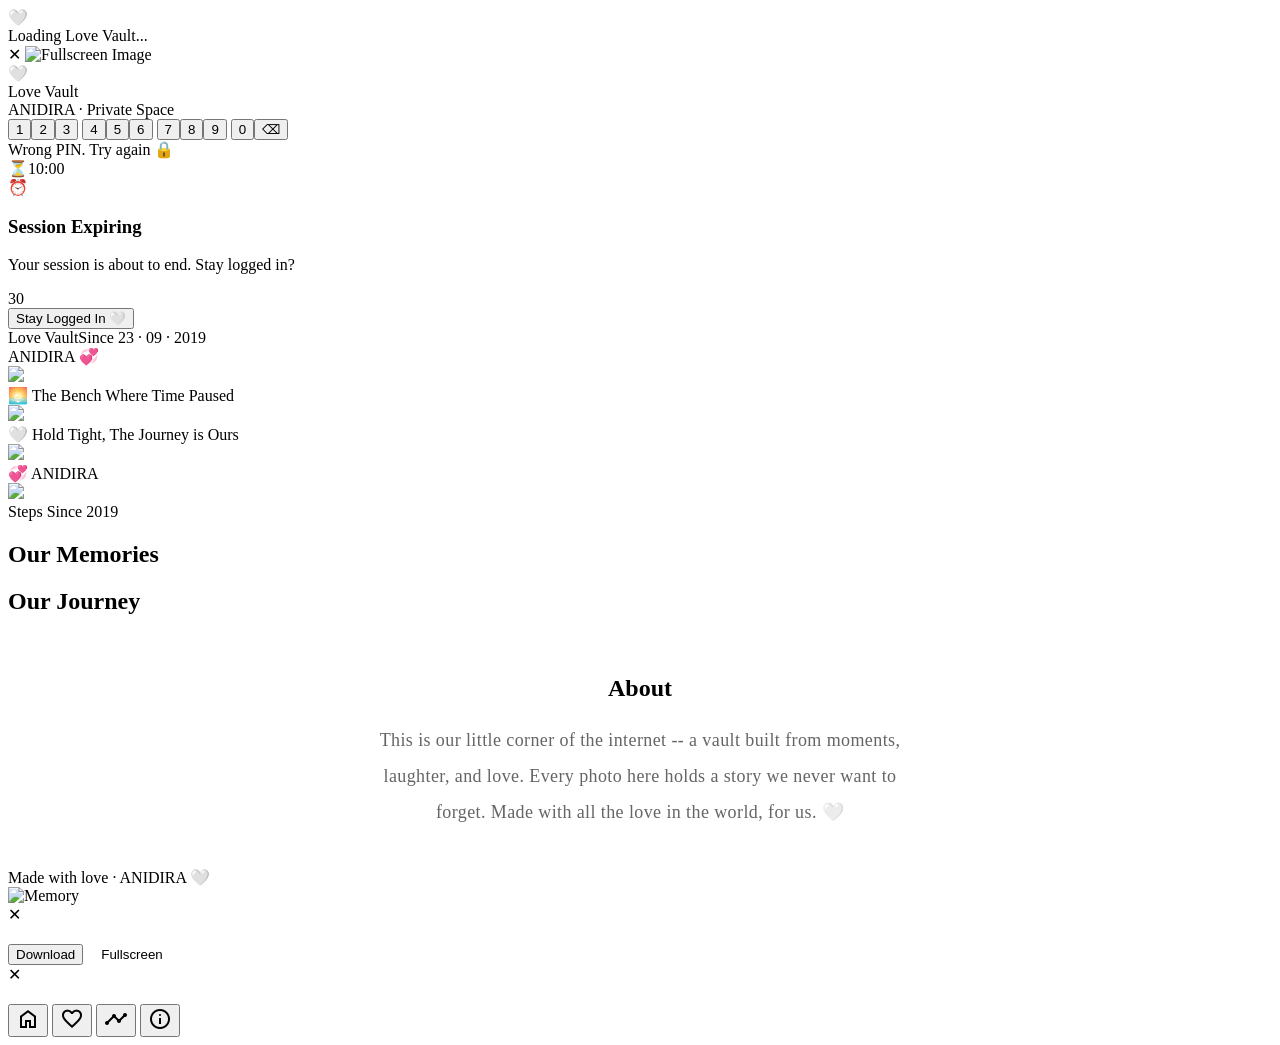
==== commit 494ed7b8: "Update index.html" ====
--- a/index.html
+++ b/index.html
@@ -5,39 +5,11 @@
   <meta name="viewport" content="width=device-width, initial-scale=1.0">
 
   <title>Love Vault – ANIDIRA | Our Private Love Story & Memories</title>
+  
   <meta name="robots" content="noindex, nofollow">
-  <meta name="description" content="Love Vault is a private digital memory space for ANIDIRA — a collection of our love story, cherished photos, romantic journey, and beautiful moments together since 23 September 2019.">
-  <meta name="keywords" content="love vault, ANIDIRA, love story, couple memories, romantic website, our love story, private love space, love vault website, couple photo gallery, love journey">
-  <meta name="author" content="ANIDIRA">
-  
-  <meta property="og:type" content="website">
-  <meta property="og:title" content="Love Vault – ANIDIRA | Our Private Love Story & Memories">
-  <meta property="og:description" content="A private digital vault built from moments, laughter, and love. Our love story, photos, and memories — all in one beautiful place. Since 23 September 2019.">
-  <meta property="og:url" content="https://kiraa888.github.io/love-vault/">
-  <meta property="og:site_name" content="Love Vault">
-  <meta property="og:locale" content="en_IN">
-
-  <script type="application/ld+json">
-  {
-    "@context": "https://schema.org",
-    "@type": "WebSite",
-    "name": "Love Vault",
-    "alternateName": "ANIDIRA Love Vault",
-    "url": "https://kiraa888.github.io/love-vault/",
-    "description": "A private digital memory space for ANIDIRA — our love story, photos, and cherished moments since 23 September 2019.",
-    "inLanguage": "en-IN",
-    "creator": {
-      "@type": "Person",
-      "name": "ANIDIRA"
-    }
-  }
-  </script>
-
+  <meta name="theme-color" content="#e8a0b0">
   <link rel="manifest" href="manifest.json">
-  <meta name="theme-color" content="#e8a0b0">
   <link rel="icon" type="image/png" sizes="192x192" href="icon-192.png">
-  <link rel="icon" type="image/png" sizes="512x512" href="icon-512.png">
-  <link rel="apple-touch-icon" href="icon-apple.png">
 
   <link href="https://fonts.googleapis.com/css2?family=Playfair+Display:ital,wght@0,400;0,600;1,400&family=Cormorant+Garamond:wght@300;400;600&display=swap" rel="stylesheet">
   <link rel="stylesheet" href="https://fonts.googleapis.com/css2?family=Material+Symbols+Outlined:opsz,wght,FILL,GRAD@24,400,0,0" />
@@ -51,11 +23,6 @@
     <div class="loader-text">Loading Love Vault...</div>
   </div>
 
-  <div style="position:absolute;width:1px;height:1px;overflow:hidden;clip:rect(0,0,0,0);white-space:nowrap;" aria-hidden="true">
-    <h1>Love Vault – ANIDIRA Private Love Story and Memories</h1>
-    <p>Love Vault is a private and romantic digital memory space created for ANIDIRA.</p>
-  </div>
-
   <div class="fs-overlay" id="fsOverlay">
     <span class="fs-close" onclick="closeFullscreen()">&#x2715;</span>
     <img id="fsImg" src="" alt="Fullscreen Image">
@@ -66,37 +33,21 @@
       <span class="login-heart">🤍</span>
       <div class="login-title">Love Vault</div>
       <div class="login-sub">ANIDIRA · Private Space</div>
-
       <div class="pin-dots" id="pinDots">
-        <div class="pin-dot" id="dot0"></div>
-        <div class="pin-dot" id="dot1"></div>
-        <div class="pin-dot" id="dot2"></div>
-        <div class="pin-dot" id="dot3"></div>
+        <div class="pin-dot" id="dot0"></div><div class="pin-dot" id="dot1"></div>
+        <div class="pin-dot" id="dot2"></div><div class="pin-dot" id="dot3"></div>
       </div>
-
       <div class="pin-keypad">
-        <button class="pin-key" onclick="pinPress('1')">1</button>
-        <button class="pin-key" onclick="pinPress('2')">2</button>
-        <button class="pin-key" onclick="pinPress('3')">3</button>
-        <button class="pin-key" onclick="pinPress('4')">4</button>
-        <button class="pin-key" onclick="pinPress('5')">5</button>
-        <button class="pin-key" onclick="pinPress('6')">6</button>
-        <button class="pin-key" onclick="pinPress('7')">7</button>
-        <button class="pin-key" onclick="pinPress('8')">8</button>
-        <button class="pin-key" onclick="pinPress('9')">9</button>
-        <button class="pin-key zero" onclick="pinPress('0')">0</button>
-        <button class="pin-key del" onclick="pinDel()">⌫</button>
+        <button class="pin-key" onclick="pinPress('1')">1</button><button class="pin-key" onclick="pinPress('2')">2</button><button class="pin-key" onclick="pinPress('3')">3</button>
+        <button class="pin-key" onclick="pinPress('4')">4</button><button class="pin-key" onclick="pinPress('5')">5</button><button class="pin-key" onclick="pinPress('6')">6</button>
+        <button class="pin-key" onclick="pinPress('7')">7</button><button class="pin-key" onclick="pinPress('8')">8</button><button class="pin-key" onclick="pinPress('9')">9</button>
+        <button class="pin-key zero" onclick="pinPress('0')">0</button><button class="pin-key del" onclick="pinDel()">⌫</button>
       </div>
-
       <div class="login-error" id="loginError">Wrong PIN. Try again 🔒</div>
     </div>
   </div>
 
-  <div id="sessionTimer">
-    <span class="timer-icon">⏳</span>
-    <span id="timerDisplay">10:00</span>
-  </div>
-
+  <div id="sessionTimer"><span class="timer-icon">⏳</span><span id="timerDisplay">10:00</span></div>
   <div id="sessionWarning">
     <div class="warning-card">
       <span class="warning-icon">⏰</span>
@@ -109,32 +60,18 @@
 
   <nav class="top-navbar">
     <div class="logo" onclick="goHome()">
-      <span class="logo-name">Love Vault</span>
-      <span class="sub-text">Since 23 · 09 · 2019</span>
+      <span class="logo-name">Love Vault</span><span class="sub-text">Since 23 · 09 · 2019</span>
     </div>
     <div class="mixed-name" onclick="goHome()">ANIDIRA 💞</div>
   </nav>
-
   <div class="counter" id="relationshipCounter"></div>
 
   <section class="hero" id="home">
     <div class="slider" id="slider">
-      <div class="slide active">
-        <img src="https://iili.io/q0QEQWJ.jpg" alt="The Bench Where Time Paused">
-        <div class="overlay">🌅 The Bench Where Time Paused</div>
-      </div>
-      <div class="slide">
-        <img src="https://iili.io/q0QEUlV.jpg" alt="Hold Tight, The Journey is Ours">
-        <div class="overlay">🤍 Hold Tight, The Journey is Ours</div>
-      </div>
-      <div class="slide">
-        <img src="https://iili.io/q0QE6R1.jpg" alt="ANIDIRA">
-        <div class="overlay">💞 ANIDIRA</div>
-      </div>
-      <div class="slide">
-        <img src="https://iili.io/BLlKBkP.png" alt="Steps Since 2019">
-        <div class="overlay">Steps Since 2019</div>
-      </div>
+      <div class="slide active"><img src="https://iili.io/q0QEQWJ.jpg"><div class="overlay">🌅 The Bench Where Time Paused</div></div>
+      <div class="slide"><img src="https://iili.io/q0QEUlV.jpg"><div class="overlay">🤍 Hold Tight, The Journey is Ours</div></div>
+      <div class="slide"><img src="https://iili.io/q0QE6R1.jpg"><div class="overlay">💞 ANIDIRA</div></div>
+      <div class="slide"><img src="https://iili.io/BLlKBkP.png"><div class="overlay">Steps Since 2019</div></div>
     </div>
     <div class="dots" id="dots"></div>
   </section>
@@ -150,22 +87,7 @@
     <p style="font-size:18px;line-height:2;opacity:0.6;letter-spacing:0.4px;">
       This is our little corner of the internet -- a vault built from moments, laughter, and love. Every photo here holds a story we never want to forget. Made with all the love in the world, for us. 🤍
     </p>
-    <div class="social-links">
-      <a href="https://www.instagram.com/somesh_0620?igsh=ZXVyeWNhc2x3Nzdk" target="_blank" class="social-btn" aria-label="Instagram">
-        <svg viewBox="0 0 24 24"><path d="M12 2.163c3.204 0 3.584.012 4.85.07 3.252.148 4.771 1.691 4.919 4.919.058 1.265.069 1.645.069 4.849 0 3.205-.012 3.584-.069 4.849-.149 3.225-1.664 4.771-4.919 4.919-1.266.058-1.644.07-4.85.07-3.204 0-3.584-.012-4.849-.07-3.26-.149-4.771-1.699-4.919-4.92-.058-1.265-.07-1.644-.07-4.849 0-3.204.013-3.583.07-4.849.149-3.227 1.664-4.771 4.919-4.919 1.266-.057 1.645-.069 4.849-.069zM12 0C8.741 0 8.333.014 7.053.072 2.695.272.273 2.69.073 7.052.014 8.333 0 8.741 0 12c0 3.259.014 3.668.072 4.948.2 4.358 2.618 6.78 6.98 6.98C8.333 23.986 8.741 24 12 24c3.259 0 3.668-.014 4.948-.072 4.354-.2 6.782-2.618 6.979-6.98.059-1.28.073-1.689.073-4.948 0-3.259-.014-3.667-.072-4.947-.196-4.354-2.617-6.78-6.979-6.98C15.668.014 15.259 0 12 0zm0 5.838a6.162 6.162 0 100 12.324 6.162 6.162 0 000-12.324zM12 16a4 4 0 110-8 4 4 0 010 8zm6.406-11.845a1.44 1.44 0 100 2.881 1.44 1.44 0 000-2.881z"/></svg>
-      </a>
-      <a href="https://www.facebook.com/share/1Du7jdB9J8/" target="_blank" class="social-btn" aria-label="Facebook">
-        <svg viewBox="0 0 24 24"><path d="M24 12.073c0-6.627-5.373-12-12-12s-12 5.373-12 12c0 5.99 4.388 10.954 10.125 11.854v-8.385H7.078v-3.469h3.047V9.43c0-3.007 1.792-4.669 4.533-4.669 1.312 0 2.686.235 2.686.235v2.953H15.83c-1.491 0-1.956.925-1.956 1.874v2.25h3.328l-.532 3.469h-2.796v8.385C19.612 23.027 24 18.062 24 12.073z"/></svg>
-      </a>
-      <a href="https://wa.me/916295650199" target="_blank" class="social-btn" aria-label="WhatsApp">
-        <svg viewBox="0 0 24 24"><path d="M12.031 0C5.394 0 0 5.394 0 12.031c0 2.115.549 4.167 1.594 5.975L.114 23.411l5.542-1.453a12.008 12.008 0 006.375 1.808h.005c6.634 0 12.028-5.394 12.028-12.031S18.665 0 12.031 0zm0 21.737c-1.785 0-3.535-.48-5.07-1.39l-.364-.216-3.768.988.995-3.673-.237-.377A10.027 10.027 0 012.031 12.03c0-5.522 4.494-10.016 10.02-10.016 5.513 0 10.007 4.495 10.007 10.017s-4.494 10.017-10.027 10.017zm5.503-7.518c-.302-.151-1.786-.882-2.063-.983-.277-.101-.479-.151-.68.151-.202.302-.781.983-.957 1.185-.176.201-.353.226-.655.075-1.282-.646-2.458-1.458-3.414-2.493-.736-.796-1.19-1.745-1.32-2.026-.13-.281-.014-.433.137-.584.135-.136.302-.352.453-.529.151-.176.202-.302.302-.503.1-.202.05-.378-.025-.529-.076-.151-.68-1.642-.931-2.25-.246-.593-.495-.512-.68-.521-.176-.008-.378-.01-.58-.01-.201 0-.528.076-.805.378-.277.302-1.057 1.033-1.057 2.518s1.082 2.919 1.233 3.121c.151.202 2.126 3.245 5.148 4.549 2.058.889 2.872.934 3.842.784.821-.128 2.568-1.049 2.921-2.063.352-1.014.352-1.882.247-2.063-.106-.181-.383-.282-.685-.433z"/></svg>
-      </a>
-      <a href="mailto:baurianimesh957@gmail.com" class="social-btn" aria-label="Email">
-        <svg viewBox="0 0 24 24"><path d="M20 4H4C2.9 4 2.01 4.9 2.01 6L2 18c0 1.1.9 2 2 2h16c1.1 0 2-.9 2-2V6c0-1.1-.9-2-2-2zm0 4l-8 5-8-5V6l8 5 8-5v2z"/></svg>
-      </a>
-    </div>
   </section>
-
   <footer class="footer">Made with love · ANIDIRA 🤍</footer>
 
   <div class="modal" id="galleryModal">
@@ -189,7 +111,6 @@
       <span class="close" onclick="closeStoryModal()">&#x2715;</span>
       <h2 id="storyModalTitle"></h2>
       <p class="modal-date" id="storyModalDate"></p>
-      
       <div id="audioPlayerContainer" style="display: none; justify-content: center; margin-bottom: 24px;">
         <button id="storyAudioBtn" class="dl-btn" style="display: flex; align-items: center; gap: 8px; padding: 10px 24px; border-radius: 30px;">
           <span class="material-symbols-outlined" id="audioIcon">play_arrow</span>
@@ -197,32 +118,17 @@
         </button>
         <audio id="storyAudio" style="display: none;"></audio>
       </div>
-
       <img id="storyModalImg" src="" alt="Story Image" style="display: none;">
       <div class="story-body" id="storyModalBody"></div>
     </div>
   </div>
 
-  <nav class="sidenav" id="sidenav" aria-label="Site navigation">
-    <div class="sn-bar" aria-hidden="true"></div>
-    <div class="sn-glow" aria-hidden="true"></div>
-
-    <button class="sn-item active" data-target="home" aria-label="Home" aria-current="page">
-      <span class="material-symbols-outlined">home</span>
-      <span class="sn-label">Home</span>
-    </button>
-    <button class="sn-item" data-target="memories" aria-label="Memories">
-      <span class="material-symbols-outlined">favorite</span>
-      <span class="sn-label">Memory</span>
-    </button>
-    <button class="sn-item" data-target="timeline" aria-label="Timeline">
-      <span class="material-symbols-outlined">timeline</span>
-      <span class="sn-label">Timeline</span>
-    </button>
-    <button class="sn-item" data-target="about" aria-label="About">
-      <span class="material-symbols-outlined">info</span>
-      <span class="sn-label">About</span>
-    </button>
+  <nav class="sidenav" id="sidenav">
+    <div class="sn-bar"></div><div class="sn-glow"></div>
+    <button class="sn-item active" data-target="home"><span class="material-symbols-outlined">home</span></button>
+    <button class="sn-item" data-target="memories"><span class="material-symbols-outlined">favorite</span></button>
+    <button class="sn-item" data-target="timeline"><span class="material-symbols-outlined">timeline</span></button>
+    <button class="sn-item" data-target="about"><span class="material-symbols-outlined">info</span></button>
   </nav>
 
   <script src="galleryData.js"></script>
@@ -233,8 +139,12 @@
     if ('serviceWorker' in navigator) {
       window.addEventListener('load', () => {
         navigator.serviceWorker.register('/love-vault/sw.js')
-          .then((registration) => { console.log('Service Worker registered'); })
-          .catch((error) => { console.log('Service Worker registration failed'); });
+        .then((registration) => {
+          console.log('✅ Service Worker registered successfully:', registration.scope);
+        })
+        .catch((error) => {
+          console.log('❌ Service Worker registration failed:', error);
+        });
       });
     }
   </script>
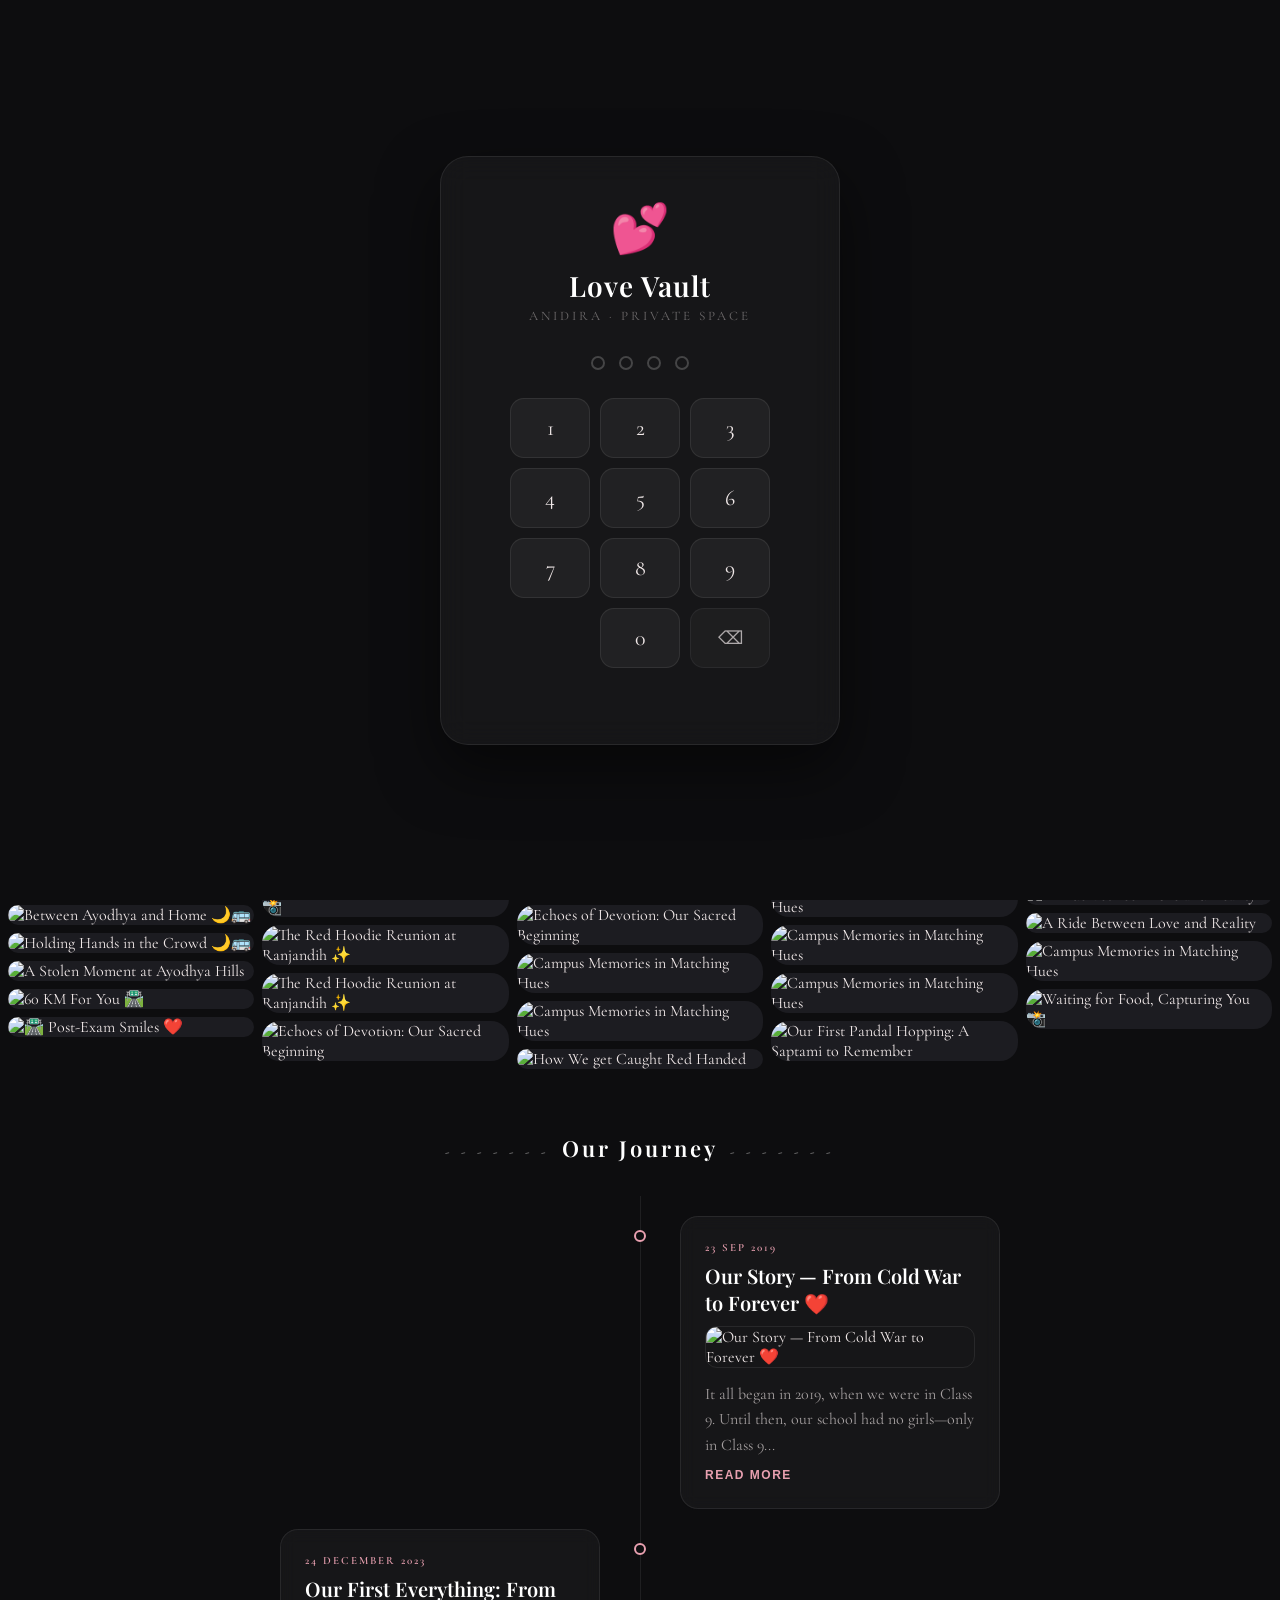
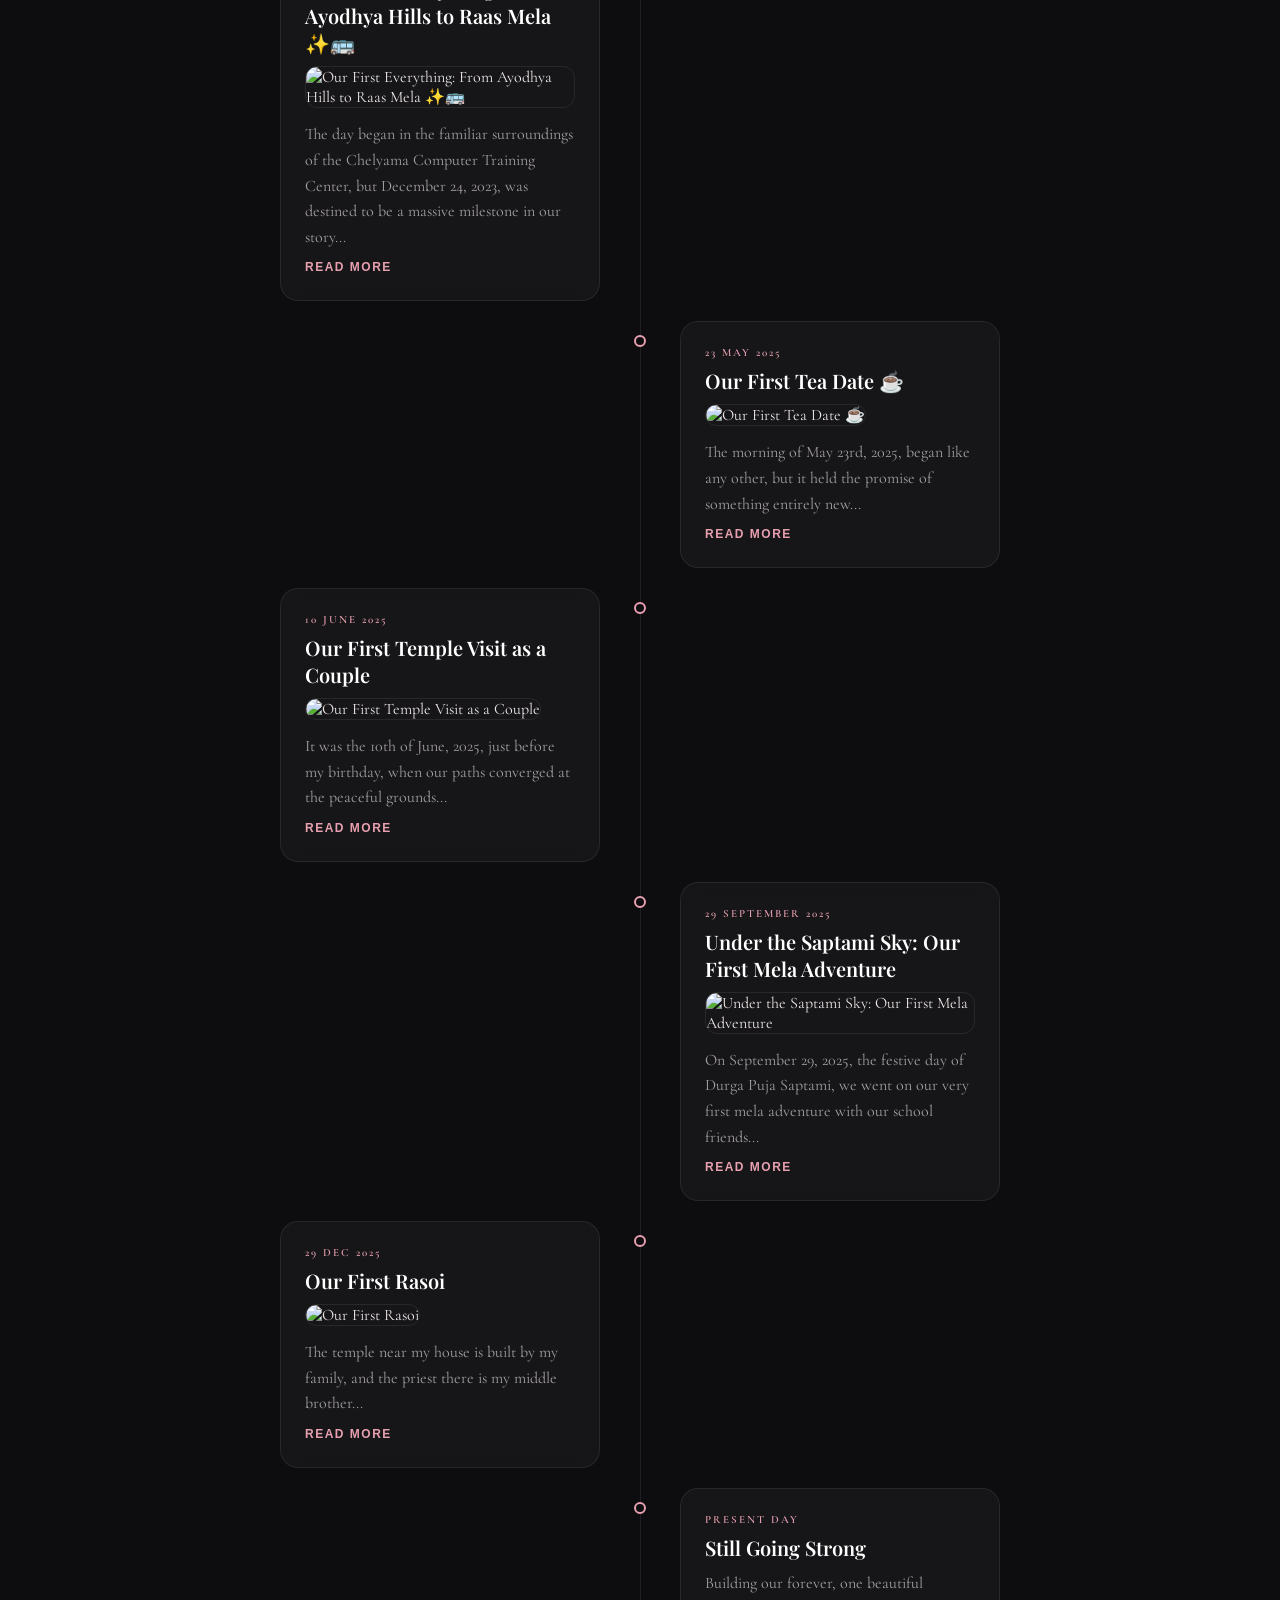
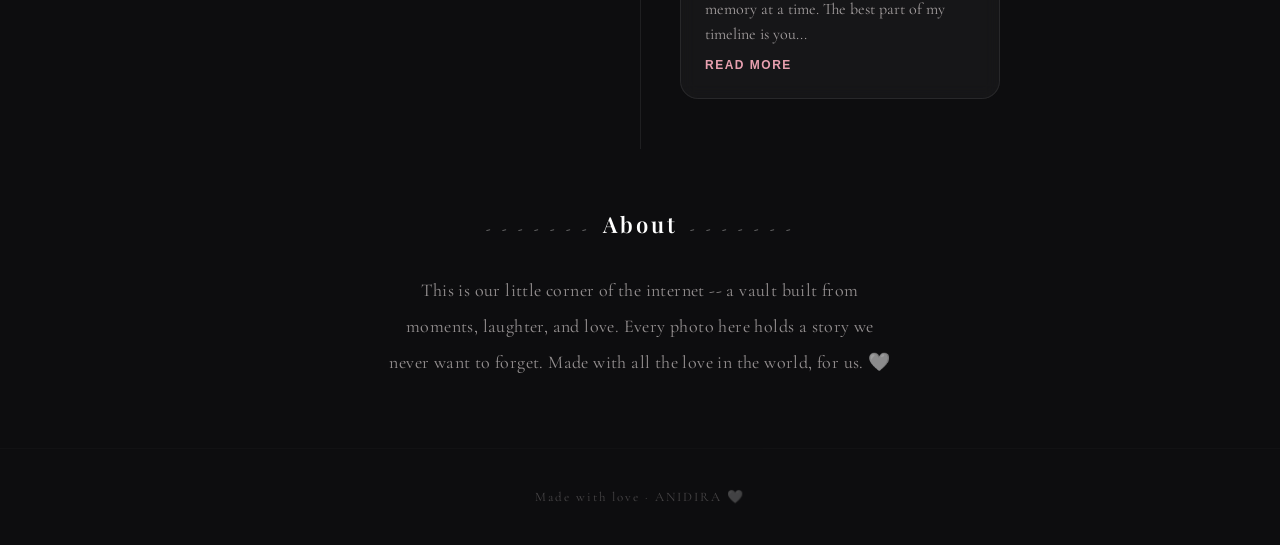
==== commit f356a8cf: "Update index.html" ====
--- a/index.html
+++ b/index.html
@@ -18,11 +18,6 @@
 </head>
 
 <body>
-  <div id="globalLoader">
-    <div class="loader-heart">🤍</div>
-    <div class="loader-text">Loading Love Vault...</div>
-  </div>
-
   <div class="fs-overlay" id="fsOverlay">
     <span class="fs-close" onclick="closeFullscreen()">&#x2715;</span>
     <img id="fsImg" src="" alt="Fullscreen Image">
@@ -30,7 +25,7 @@
 
   <div id="loginScreen">
     <div class="login-card">
-      <span class="login-heart">🤍</span>
+      <span class="login-heart">💕</span>
       <div class="login-title">Love Vault</div>
       <div class="login-sub">ANIDIRA · Private Space</div>
       <div class="pin-dots" id="pinDots">
@@ -111,13 +106,22 @@
       <span class="close" onclick="closeStoryModal()">&#x2715;</span>
       <h2 id="storyModalTitle"></h2>
       <p class="modal-date" id="storyModalDate"></p>
-      <div id="audioPlayerContainer" style="display: none; justify-content: center; margin-bottom: 24px;">
-        <button id="storyAudioBtn" class="dl-btn" style="display: flex; align-items: center; gap: 8px; padding: 10px 24px; border-radius: 30px;">
+      
+      <div id="audioPlayerContainer" style="display: none; flex-direction: column; align-items: center; gap: 16px; margin-bottom: 24px; width: 100%;">
+        <button id="storyAudioBtn" class="dl-btn" style="display: flex; align-items: center; justify-content: center; gap: 8px; padding: 10px 24px; border-radius: 30px; margin: 0;">
           <span class="material-symbols-outlined" id="audioIcon">play_arrow</span>
           <span id="audioText">Listen to our story</span>
         </button>
+        
+        <div id="audioProgressContainer" style="width: 100%; max-width: 400px; display: flex; align-items: center; gap: 12px; font-family: sans-serif; font-size: 13px; color: var(--accent);">
+          <span id="audioCurrentTime">0:00</span>
+          <input type="range" id="audioProgress" min="0" max="100" value="0" style="flex: 1; cursor: pointer; accent-color: var(--accent);">
+          <span id="audioDuration">0:00</span>
+        </div>
+        
         <audio id="storyAudio" style="display: none;"></audio>
       </div>
+
       <img id="storyModalImg" src="" alt="Story Image" style="display: none;">
       <div class="story-body" id="storyModalBody"></div>
     </div>
--- a/styles.css
+++ b/styles.css
@@ -0,0 +1,279 @@
+/* ─── CSS VARIABLES ─── */
+:root {
+  --rose:       #ffffff;
+  --rose-dk:    #c9607a;
+  --accent:     #e8a0b0;
+  --bg:         #0d0d0f;
+  --bg2:        #141417;
+  --bg3:        #1c1c21;
+  --text:       #f0e8e8;
+  --muted:      rgba(240,232,232,0.5);
+  --glass:      rgba(255,255,255,0.04);
+  --border:     rgba(255,255,255,0.08);
+  --radius:     18px;
+  --nav-h:      68px;
+  --glow:       rgba(232,160,176,0.4);
+  --glow-solid: #e8a0b0;
+  --speed:      0.4s;
+}
+
+/* ─── RESET & BASE ─── */
+*, *::before, *::after { box-sizing: border-box; margin: 0; padding: 0; }
+html { scroll-behavior: smooth; }
+
+body {
+  font-family: 'Cormorant Garamond', serif;
+  background: var(--bg);
+  color: var(--text);
+  overflow-x: hidden;
+  cursor: default;
+  padding-bottom: 100px;
+  -webkit-font-smoothing: antialiased;
+  -moz-osx-font-smoothing: grayscale;
+  text-rendering: optimizeLegibility;
+}
+
+h1, h2, h3, h4, h5, h6 { font-weight: 600; }
+
+body::before {
+  content: ''; position: fixed; inset: 0;
+  background-image: url("data:image/svg+xml,%3Csvg viewBox='0 0 200 200' xmlns='http://www.w3.org/2000/svg'%3E%3Cfilter id='n'%3E%3CfeTurbulence type='fractalNoise' baseFrequency='0.75' numOctaves='4' stitchTiles='stitch'/%3E%3C/filter%3E%3Crect width='100%25' height='100%25' filter='url(%23n)' opacity='1'/%3E%3C/svg%3E");
+  opacity: 0.025; pointer-events: none; z-index: 9999;
+}
+
+/* ─── GLOBAL LOADER ─── */
+#globalLoader {
+  position: fixed; inset: 0; z-index: 9999999;
+  background: var(--bg); display: flex; flex-direction: column;
+  align-items: center; justify-content: center;
+  transition: opacity 0.5s ease;
+}
+.loader-heart {
+  font-size: 50px; animation: pulse-loader 1.2s infinite alternate ease-in-out;
+}
+.loader-text {
+  margin-top: 16px; font-family: 'Playfair Display', serif;
+  font-size: 18px; color: var(--accent); letter-spacing: 2px;
+}
+@keyframes pulse-loader {
+  0% { transform: scale(0.9); opacity: 0.6; }
+  100% { transform: scale(1.15); opacity: 1; }
+}
+
+/* ─── LIGHTWEIGHT PARTICLES ─── */
+.particle {
+  position: fixed; bottom: -10vh; color: var(--accent);
+  opacity: 0; pointer-events: none; z-index: 999;
+  animation: floatUp linear forwards;
+}
+
+@keyframes floatUp {
+  0% { transform: translate3d(0, 0, 0) scale(0.6) rotate(0deg); opacity: 0.8; }
+  100% { transform: translate3d(0, -110vh, 0) scale(1.2) rotate(45deg); opacity: 0; }
+}
+
+/* ─── TOP NAVBAR ─── */
+.top-navbar {
+  position: fixed; top: 0; left: 0; width: 100%; height: var(--nav-h);
+  display: flex; justify-content: space-between; align-items: center;
+  padding: 0 28px; background: rgba(13,13,15,0.7); backdrop-filter: blur(18px);
+  -webkit-backdrop-filter: blur(18px); border-bottom: 1px solid var(--border); z-index: 2000;
+}
+
+.logo, .mixed-name { cursor: pointer; transition: opacity 0.3s ease; }
+.logo:hover, .mixed-name:hover { opacity: 0.7; }
+.logo { display: flex; flex-direction: column; gap: 2px; }
+.logo-name { font-family: 'Playfair Display', serif; font-size: 21px; font-weight: 600; letter-spacing: 1px; color: var(--rose); }
+.sub-text { font-size: 10px; letter-spacing: 3px; opacity: 0.5; text-transform: uppercase; }
+.mixed-name { font-family: 'Playfair Display', serif; font-size: 16px; font-weight: 600; letter-spacing: 5px; text-transform: uppercase; color: var(--rose); opacity: 0.9; }
+
+/* ─── COUNTER ─── */
+.counter {
+  margin-top: var(--nav-h); text-align: center; padding: 10px 0; font-size: 13px;
+  letter-spacing: 1.5px; background: linear-gradient(90deg, transparent, rgba(255,255,255,0.06), transparent);
+  border-bottom: 1px solid var(--border); color: var(--rose); opacity: 0; animation: fadeIn 1s 0.3s forwards;
+}
+
+/* ─── HERO ─── */
+.hero { width: 100%; aspect-ratio: 21 / 9; max-height: 580px; overflow: hidden; position: relative; }
+.slider { position: relative; width: 100%; height: 100%; }
+.slide { position: absolute; inset: 0; opacity: 0; z-index: 1; transition: opacity 1.2s ease; }
+.slide.active { opacity: 1; z-index: 2; }
+.slide img { width: 100%; height: 100%; object-fit: cover; object-position: center; filter: brightness(60%); display: block; }
+.overlay {
+  position: absolute; bottom: 28px; left: 28px; background: rgba(0,0,0,0.45);
+  backdrop-filter: blur(6px); padding: 7px 16px; border-radius: 30px; font-size: 13px;
+  border: 1px solid rgba(255,255,255,0.1); letter-spacing: 1px;
+}
+.dots { position: absolute; bottom: 28px; right: 28px; display: flex; gap: 6px; z-index: 5; }
+.dot { width: 7px; height: 7px; border-radius: 50%; background: rgba(255,255,255,0.3); cursor: pointer; transition: background 0.3s, transform 0.3s; }
+.dot.active { background: var(--rose); transform: scale(1.3); }
+
+/* ─── SECTION TITLE ─── */
+.section-title { text-align: center; margin: 56px 0 32px; position: relative; }
+.section-title::before, .section-title::after {
+  content: '- - - - - - -'; display: inline-block; vertical-align: middle;
+  margin: 0 12px; color: var(--rose); opacity: 0.5; font-family: 'Cormorant Garamond', serif;
+  font-size: 14px; letter-spacing: 4px;
+}
+.section-title span { font-family: 'Playfair Display', serif; font-weight: 600; font-size: 22px; letter-spacing: 3px; color: var(--rose); }
+
+/* ─── GALLERY ─── */
+.gallery { columns: 3; column-gap: 8px; padding: 8px; }
+@media (min-width: 768px) { .gallery { columns: 5; } }
+.box { break-inside: avoid; margin-bottom: 8px; border-radius: var(--radius); overflow: hidden; cursor: pointer; position: relative; background: var(--bg3); }
+.box img { width: 100%; display: block; transition: transform 0.4s ease; }
+.box:hover img { transform: scale(1.06); }
+.photo-title {
+  position: absolute; bottom: 0; left: 0; width: 100%; padding: 28px 14px 12px;
+  font-size: 13px; letter-spacing: 0.5px; color: white;
+  background: linear-gradient(to top, rgba(0,0,0,0.7), transparent); opacity: 0; transition: opacity 0.3s ease;
+}
+.box:hover .photo-title { opacity: 1; }
+
+/* ─── VERTICAL TIMELINE ─── */
+.timeline { position: relative; max-width: 800px; margin: 0 auto; padding: 10px 0 40px; }
+.timeline::after { content: ''; position: absolute; width: 1px; background: var(--border); top: 0; bottom: 0; left: 50%; margin-left: -0.5px; }
+.tl-item { padding: 10px 40px; position: relative; background: inherit; width: 50%; }
+.tl-item.left { left: 0; } .tl-item.right { left: 50%; }
+.tl-item::after { content: ''; position: absolute; width: 12px; height: 12px; right: -6px; top: 24px; background: var(--bg); border: 2px solid var(--accent); border-radius: 50%; z-index: 1; }
+.tl-item.right::after { left: -6px; }
+.tl-content { padding: 24px; background: var(--glass); border: 1px solid var(--border); border-radius: var(--radius); backdrop-filter: blur(8px); -webkit-backdrop-filter: blur(8px); }
+.tl-date { color: var(--accent); font-size: 11px; letter-spacing: 2px; margin-bottom: 8px; text-transform: uppercase; font-weight: 600; }
+.tl-title { font-family: 'Playfair Display', serif; font-weight: 600; font-size: 20px; color: var(--rose); margin-bottom: 10px; }
+.tl-img { width: 100%; max-height: 250px; object-fit: cover; border-radius: 12px; margin-bottom: 14px; border: 1px solid var(--border); }
+.tl-desc { font-size: 16px; opacity: 0.65; line-height: 1.6; }
+.read-more-btn { display: inline-block; margin-top: 10px; color: var(--accent); font-size: 12px; font-family: sans-serif; text-transform: uppercase; letter-spacing: 1.5px; font-weight: 600; cursor: pointer; transition: color 0.3s ease; }
+.read-more-btn:hover { color: var(--rose); }
+
+@media (max-width: 768px) {
+  .timeline::after { left: 30px; }
+  .tl-item { width: 100%; padding-left: 70px; padding-right: 20px; }
+  .tl-item.right { left: 0%; }
+  .tl-item.left::after, .tl-item.right::after { left: 24px; }
+}
+
+/* ─── GENERAL MODAL STYLES ─── */
+.modal { position: fixed; inset: 0; background: rgba(0,0,0,0.88); display: flex; justify-content: center; align-items: center; z-index: 3000; opacity: 0; pointer-events: none; transition: opacity 0.35s ease; }
+.modal.open { opacity: 1; pointer-events: all; }
+.close { position: absolute; top: 14px; right: 18px; font-size: 26px; cursor: pointer; opacity: 0.5; transition: opacity 0.2s; line-height: 1; font-family: sans-serif; font-weight: 300; z-index: 10; }
+.close:hover { opacity: 1; }
+
+/* ─── GALLERY PHOTO MODAL ─── */
+.modal-content { background: var(--bg2); width: 92%; max-width: 980px; max-height: 90vh; border-radius: 20px; display: flex; position: relative; border: 1px solid var(--border); transform: scale(0.96); transition: transform 0.35s ease; overflow: hidden; }
+.modal.open .modal-content { transform: scale(1); }
+.modal-image { flex: 1.1; min-height: 300px; overflow: hidden; }
+.modal-image img { width: 100%; height: 100%; object-fit: cover; display: block; }
+.modal-details { flex: 1; padding: 36px 30px 30px; position: relative; display: flex; flex-direction: column; justify-content: flex-start; gap: 12px; overflow-y: auto; }
+.modal-details h2 { font-family: 'Playfair Display', serif; font-weight: 600; font-size: 22px; color: var(--rose); line-height: 1.3; }
+.modal-date { font-size: 13px; letter-spacing: 2px; opacity: 0.45; text-transform: uppercase; }
+.modal-desc { font-size: 16px; line-height: 1.7; opacity: 0.75; }
+.dl-btn { margin-top: 8px; padding: 12px 24px; border: none; background: linear-gradient(135deg, var(--rose-dk), #e8a0b0); color: white; border-radius: 30px; cursor: pointer; font-family: 'Cormorant Garamond', serif; font-size: 15px; letter-spacing: 1px; font-weight: 600; transition: opacity 0.2s, transform 0.2s; align-self: flex-start; }
+.dl-btn:hover { opacity: 0.88; transform: translateY(-1px); }
+.dl-btn:active { transform: translateY(0); }
+
+@media (max-width: 700px) {
+  .modal-content { flex-direction: column; }
+  .modal-image { min-height: 240px; max-height: 45vh; }
+  .modal-details { padding: 24px 20px 24px; }
+}
+
+/* ─── STORY MODAL (TIMELINE) ─── */
+.story-modal-content { flex-direction: column; max-width: 650px; max-height: 85vh; overflow-y: auto; padding: 40px 30px; }
+.story-modal-content h2 { text-align: center; font-family: 'Playfair Display', serif; font-weight: 600; font-size: 26px; color: var(--rose); margin-bottom: 8px; }
+.story-modal-content .modal-date { text-align: center; margin-bottom: 24px; color: var(--accent); }
+.story-modal-content img { width: 100%; max-height: 400px; object-fit: cover; border-radius: 16px; margin-bottom: 24px; border: 1px solid var(--border); }
+.story-modal-content .story-body { font-size: 17px; line-height: 1.8; opacity: 0.85; text-align: left; }
+
+/* ─── CUSTOM SCROLLBARS ─── */
+.modal-details::-webkit-scrollbar, .story-modal-content::-webkit-scrollbar { width: 6px; }
+.modal-details::-webkit-scrollbar-track, .story-modal-content::-webkit-scrollbar-track { background: transparent; }
+.modal-details::-webkit-scrollbar-thumb, .story-modal-content::-webkit-scrollbar-thumb { background: var(--accent); border-radius: 10px; }
+.modal-details::-webkit-scrollbar-thumb:hover, .story-modal-content::-webkit-scrollbar-thumb:hover { background: var(--rose-dk); }
+
+/* ─── CUSTOM FULLSCREEN OVERLAY ─── */
+.fs-overlay {
+  position: fixed; inset: 0; background: #000; z-index: 999999;
+  display: none; justify-content: center; align-items: center;
+  opacity: 0; transition: opacity 0.3s ease;
+}
+.fs-overlay.active { display: flex; opacity: 1; }
+.fs-overlay img { max-width: 100vw; max-height: 100vh; object-fit: contain; }
+.fs-close {
+  position: absolute; top: 20px; right: 24px; color: white;
+  font-size: 32px; font-family: sans-serif; cursor: pointer; opacity: 0.6; z-index: 10;
+}
+.fs-close:hover { opacity: 1; }
+
+/* ─── SOCIAL BUTTONS ─── */
+.social-links { display: flex; justify-content: center; gap: 16px; margin-top: 28px; }
+.social-btn { width: 50px; height: 50px; border-radius: 50%; background: var(--glass); border: 1px solid var(--border); display: flex; justify-content: center; align-items: center; color: var(--rose); text-decoration: none; transition: all 0.3s ease; }
+.social-btn:hover { background: var(--rose-dk); border-color: var(--rose-dk); transform: translateY(-4px); box-shadow: 0 8px 20px rgba(201, 96, 122, 0.25); }
+.social-btn svg { width: 22px; height: 22px; fill: currentColor; }
+
+/* ─── FOOTER ─── */
+.footer { text-align: center; padding: 40px 20px; font-size: 13px; letter-spacing: 2px; opacity: 0.25; border-top: 1px solid var(--border); margin-top: 48px; }
+
+@keyframes fadeIn { to { opacity: 1; } }
+
+/* ─── SIDE / BOTTOM NAV ─── */
+.sidenav {
+  position: fixed; z-index: 1500; bottom: 20px; left: 50%; transform: translateX(-50%); width: 85%; max-width: 400px;
+  height: 66px; flex-direction: row; display: flex; justify-content: space-between; align-items: center; padding: 0 16px;
+  background: rgba(20,20,23,0.85); backdrop-filter: blur(22px); -webkit-backdrop-filter: blur(22px); border: 1px solid rgba(255,255,255,0.09);
+  border-radius: 40px; box-shadow: 0 8px 32px rgba(0,0,0,0.55), inset 0 1px 1px rgba(255,255,255,0.06);
+  --x: 0px; --y: 0px; --item-w: 54px; --item-h: 54px;
+}
+@media (min-width: 600px) {
+  body { padding-bottom: 0; }
+  .sidenav { bottom: auto; left: auto; right: 20px; top: 50%; transform: translateY(-50%); width: 82px; height: auto; flex-direction: column; justify-content: center; gap: 8px; padding: 22px 0; border-radius: 36px; }
+}
+.sn-item { position: relative; background: transparent; border: none; color: rgba(240,232,232,0.38); cursor: pointer; z-index: 2; width: 54px; height: 54px; display: flex; flex-direction: column; justify-content: center; align-items: center; border-radius: 20px; gap: 3px; transition: color var(--speed) ease; -webkit-tap-highlight-color: transparent; }
+.sn-item .material-symbols-outlined { font-size: 22px; line-height: 1; transition: all var(--speed) ease; font-variation-settings: 'FILL' 0; }
+.sn-label { font-family: 'Cormorant Garamond', serif; font-size: 9.5px; letter-spacing: 1px; font-weight: 600; text-transform: uppercase; display: none; line-height: 1; }
+@media (min-width: 600px) { .sn-label { display: block; } .sn-item { width: 72px; height: 64px; border-radius: 16px; } .sn-item .material-symbols-outlined { font-size: 20px; } }
+.sn-item.active { color: var(--glow-solid); }
+.sn-item.active .material-symbols-outlined { font-variation-settings: 'FILL' 1; }
+.sn-bar { position: absolute; border-radius: 10px; background: var(--glow-solid); box-shadow: 0 0 12px var(--glow), 0 0 4px var(--glow-solid); z-index: 3; pointer-events: none; top: -1px; left: 0; width: calc(var(--item-w) * 0.55); height: 3px; transform: translateX(calc(var(--x) - 50%)); transition: transform var(--speed) cubic-bezier(0.25, 1, 0.5, 1), width var(--speed) cubic-bezier(0.25, 1, 0.5, 1); }
+@media (min-width: 600px) { .sn-bar { top: 0; left: -1px; width: 3px; height: calc(var(--item-h) * 0.55); transform: translateY(calc(var(--y) - 50%)); transition: transform var(--speed) cubic-bezier(0.25, 1, 0.5, 1), height var(--speed) cubic-bezier(0.25, 1, 0.5, 1); } }
+.sn-glow { position: absolute; top: 0; left: 0; border-radius: 50%; background: radial-gradient(ellipse, var(--glow) 0%, transparent 65%); pointer-events: none; z-index: 1; width: calc(var(--item-w) + 30px); height: 64px; transform: translateX(calc(var(--x) - 50%)); transition: transform var(--speed) cubic-bezier(0.25, 1, 0.5, 1), width var(--speed) cubic-bezier(0.25, 1, 0.5, 1); }
+@media (min-width: 600px) { .sn-glow { width: 100%; height: calc(var(--item-h) + 34px); transform: translateY(calc(var(--y) - 50%)); transition: transform var(--speed) cubic-bezier(0.25, 1, 0.5, 1), height var(--speed) cubic-bezier(0.25, 1, 0.5, 1); } }
+
+/* ─── LOGIN SCREEN ─── */
+#loginScreen { position: fixed; inset: 0; z-index: 99999; background: var(--bg); display: flex; flex-direction: column; align-items: center; justify-content: center; gap: 0; padding: 24px; }
+#loginScreen.hidden { opacity: 0; pointer-events: none; transition: opacity 0.6s ease; }
+.login-card { background: var(--glass); border: 1px solid var(--border); border-radius: 28px; padding: 44px 40px 40px; width: 100%; max-width: 400px; text-align: center; backdrop-filter: blur(14px); -webkit-backdrop-filter: blur(14px); box-shadow: 0 24px 60px rgba(0,0,0,0.5); }
+.login-heart { font-size: 48px; margin-bottom: 8px; display: block; animation: heartbeat 2s ease-in-out infinite; }
+@keyframes heartbeat { 0%, 100% { transform: scale(1); } 14% { transform: scale(1.15); } 28% { transform: scale(1); } 42% { transform: scale(1.1); } 56% { transform: scale(1); } }
+.login-title { font-family: 'Playfair Display', serif; font-size: 28px; font-weight: 600; color: var(--rose); margin-bottom: 4px; letter-spacing: 1px; }
+.login-sub { font-size: 13px; letter-spacing: 3px; opacity: 0.4; text-transform: uppercase; margin-bottom: 32px; }
+.pin-dots { display: flex; justify-content: center; gap: 14px; margin-bottom: 28px; }
+.pin-dot { width: 14px; height: 14px; border-radius: 50%; border: 2px solid rgba(255,255,255,0.2); background: transparent; transition: all 0.2s ease; }
+.pin-dot.filled { background: var(--accent); border-color: var(--accent); box-shadow: 0 0 10px var(--glow); }
+.pin-keypad { display: grid; grid-template-columns: repeat(3, 1fr); gap: 10px; max-width: 260px; margin: 0 auto 16px; }
+.pin-key { background: rgba(255,255,255,0.05); border: 1px solid var(--border); border-radius: 14px; color: var(--text); font-family: 'Cormorant Garamond', serif; font-size: 22px; font-weight: 400; padding: 16px 0; cursor: pointer; transition: background 0.15s ease, transform 0.1s ease, border-color 0.15s ease; -webkit-tap-highlight-color: transparent; user-select: none; }
+.pin-key:hover { background: rgba(255,255,255,0.1); border-color: rgba(255,255,255,0.2); }
+.pin-key:active { transform: scale(0.93); background: rgba(232,160,176,0.15); border-color: var(--accent); }
+.pin-key.del { font-size: 18px; opacity: 0.7; }
+.pin-key.zero { grid-column: 2; }
+.login-error { font-size: 13px; color: #e8a0b0; letter-spacing: 1px; min-height: 20px; margin-top: 4px; opacity: 0; transition: opacity 0.3s ease; }
+.login-error.show { opacity: 1; }
+@keyframes shake { 0%, 100% { transform: translateX(0); } 20% { transform: translateX(-10px); } 40% { transform: translateX(10px); } 60% { transform: translateX(-8px); } 80% { transform: translateX(8px); } }
+.pin-dots.shake { animation: shake 0.4s ease; }
+
+/* ─── SESSION TIMER BADGE ─── */
+#sessionTimer { position: fixed; top: 16px; left: 50%; transform: translateX(-50%); z-index: 5000; background: rgba(20,20,23,0.92); border: 1px solid rgba(255,255,255,0.1); backdrop-filter: blur(12px); -webkit-backdrop-filter: blur(12px); border-radius: 30px; padding: 6px 18px; font-family: 'Cormorant Garamond', serif; font-size: 14px; letter-spacing: 1.5px; color: var(--muted); display: none; align-items: center; gap: 8px; transition: color 0.3s ease, border-color 0.3s ease; }
+#sessionTimer.urgent { color: #e8a0b0; border-color: rgba(232,160,176,0.4); box-shadow: 0 0 14px rgba(232,160,176,0.15); }
+#sessionTimer .timer-icon { font-size: 15px; }
+
+/* ─── WARNING OVERLAY ─── */
+#sessionWarning { position: fixed; inset: 0; z-index: 90000; background: rgba(0,0,0,0.88); display: none; align-items: center; justify-content: center; }
+#sessionWarning.show { display: flex; }
+.warning-card { background: var(--bg2); border: 1px solid rgba(232,160,176,0.3); border-radius: 24px; padding: 40px 36px; text-align: center; max-width: 340px; width: 90%; box-shadow: 0 20px 50px rgba(0,0,0,0.5); }
+.warning-icon { font-size: 44px; margin-bottom: 12px; display: block; animation: pulse-warn 1s ease-in-out infinite; }
+@keyframes pulse-warn { 0%, 100% { opacity: 1; } 50% { opacity: 0.4; } }
+.warning-card h3 { font-family: 'Playfair Display', serif; font-size: 22px; color: var(--rose); margin-bottom: 8px; }
+.warning-card p { font-size: 15px; opacity: 0.6; line-height: 1.6; margin-bottom: 24px; }
+.warning-countdown { font-size: 40px; font-family: 'Playfair Display', serif; color: #e8a0b0; font-weight: 600; margin-bottom: 24px; }
+.warning-btn { background: linear-gradient(135deg, var(--rose-dk), #e8a0b0); border: none; border-radius: 30px; color: white; font-family: 'Cormorant Garamond', serif; font-size: 16px; letter-spacing: 1px; font-weight: 600; padding: 13px 32px; cursor: pointer; transition: opacity 0.2s, transform 0.2s; }
+.warning-btn:hover { opacity: 0.88; transform: translateY(-1px); }
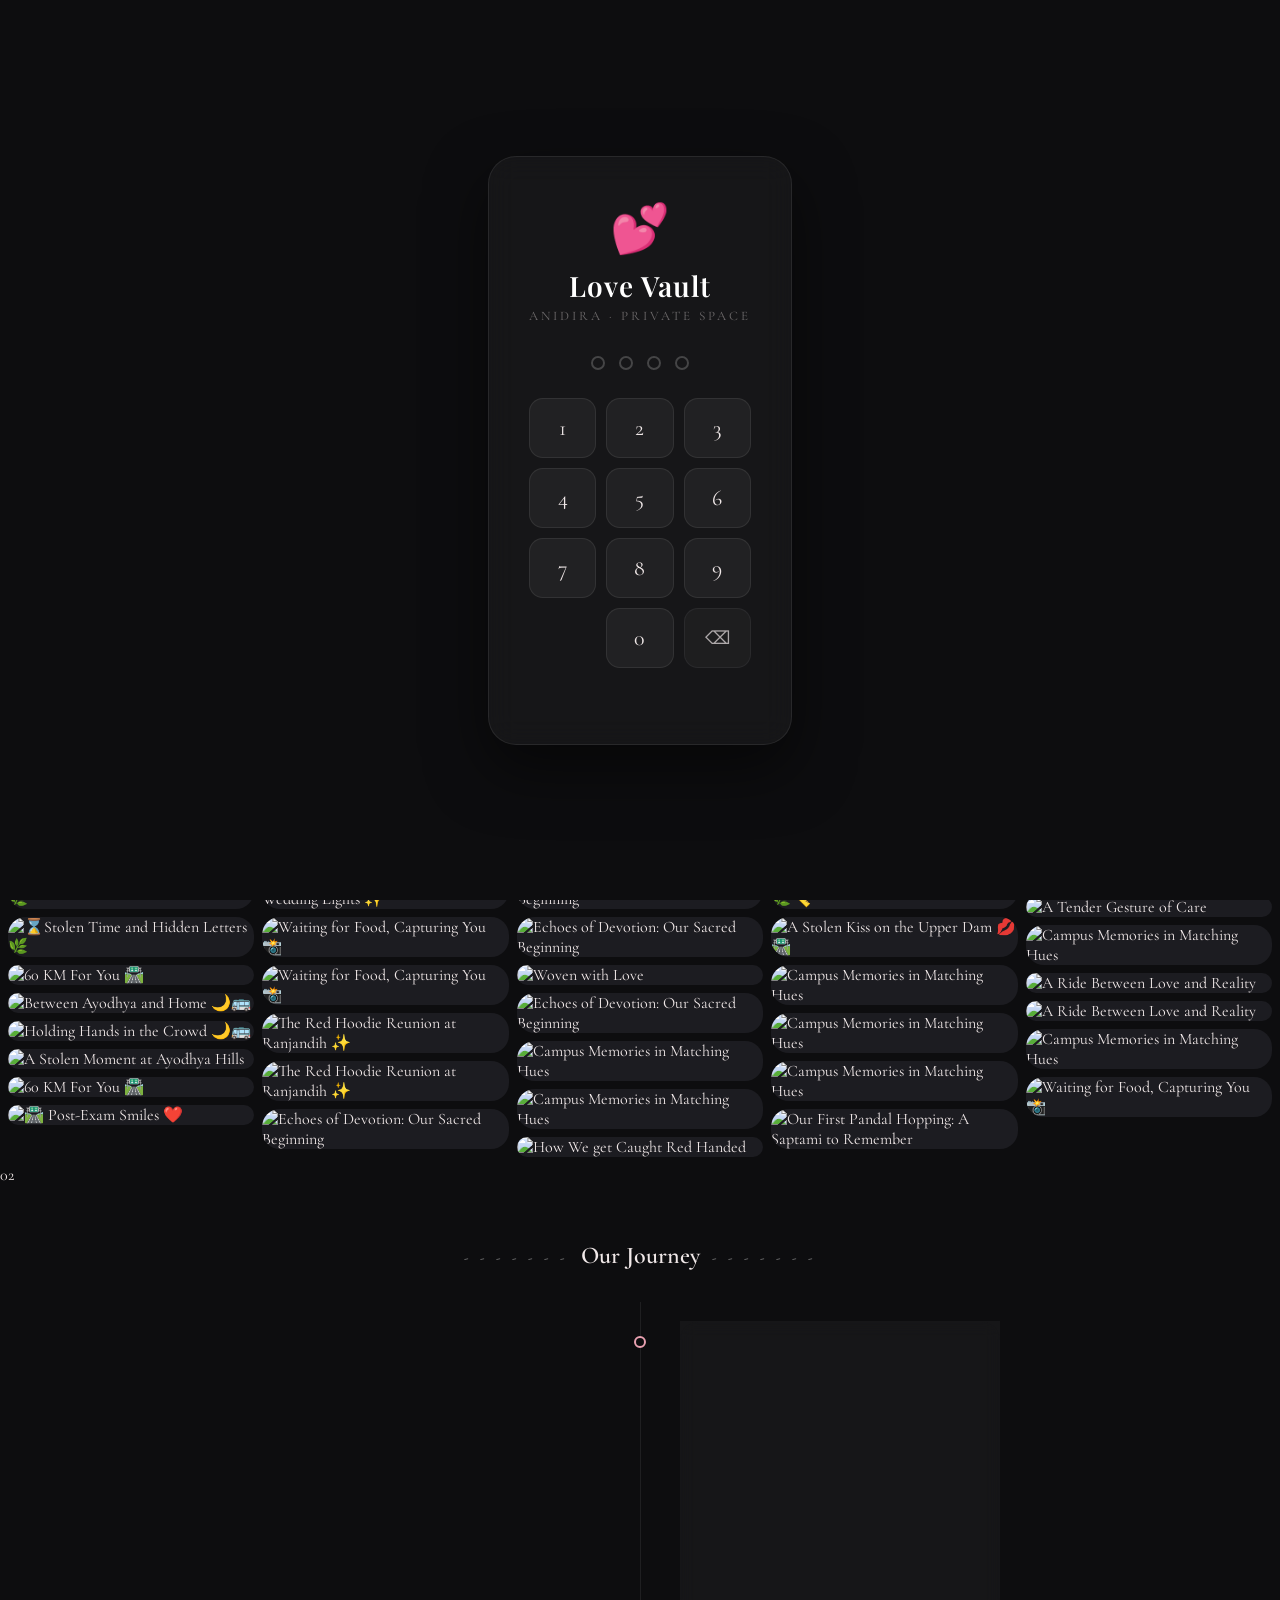
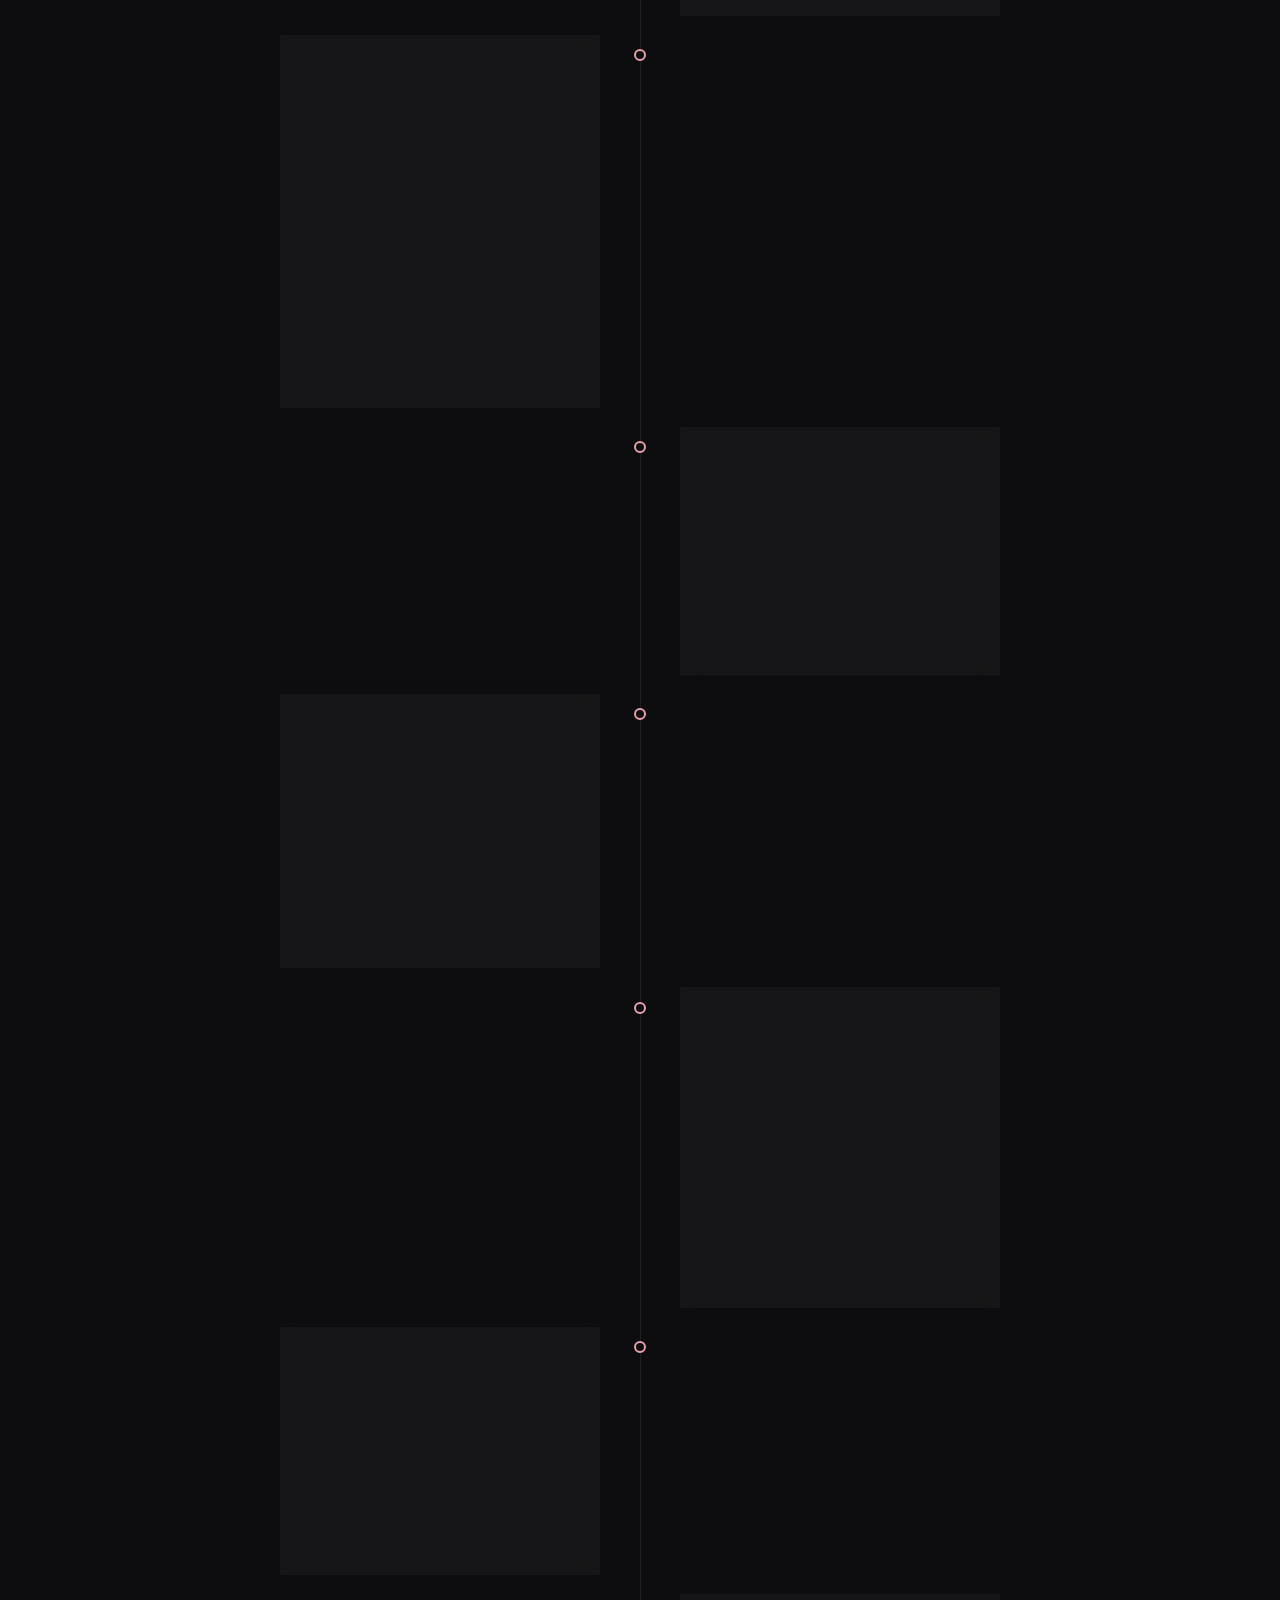
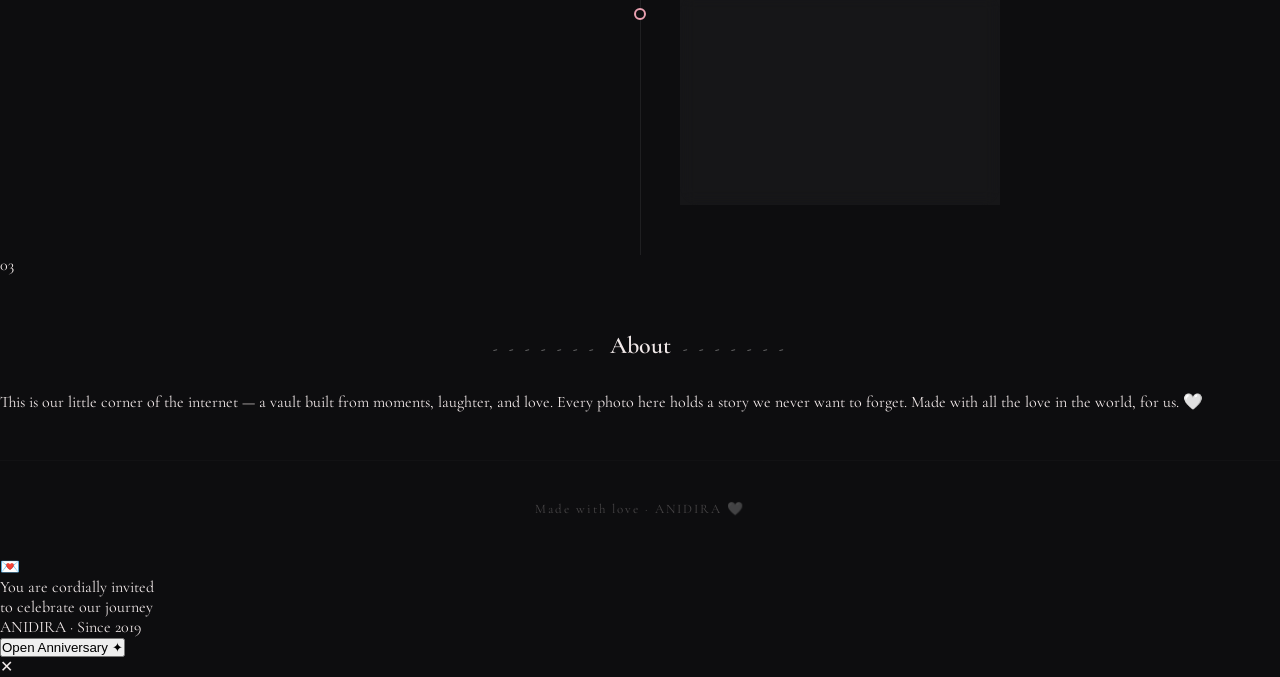
==== commit 347f9852: "Update index.html" ====
--- a/index.html
+++ b/index.html
@@ -1,156 +1,276 @@
+
 <!DOCTYPE html>
 <html lang="en">
 <head>
-  <meta charset="UTF-8">
-  <meta name="viewport" content="width=device-width, initial-scale=1.0">
-
-  <title>Love Vault – ANIDIRA | Our Private Love Story & Memories</title>
-  
-  <meta name="robots" content="noindex, nofollow">
-  <meta name="theme-color" content="#e8a0b0">
-  <link rel="manifest" href="manifest.json">
-  <link rel="icon" type="image/png" sizes="192x192" href="icon-192.png">
-
-  <link href="https://fonts.googleapis.com/css2?family=Playfair+Display:ital,wght@0,400;0,600;1,400&family=Cormorant+Garamond:wght@300;400;600&display=swap" rel="stylesheet">
-  <link rel="stylesheet" href="https://fonts.googleapis.com/css2?family=Material+Symbols+Outlined:opsz,wght,FILL,GRAD@24,400,0,0" />
-
-  <link rel="stylesheet" href="styles.css">
+    <meta charset="UTF-8" />
+    <meta name="viewport" content="width=device-width, initial-scale=1.0, viewport-fit=cover" />
+    <title>Love Vault — ANIDIRA · Our Private Love Story</title>
+    <meta name="theme-color" content="#0a0a0c" />
+    <link rel="manifest" href="manifest.json" />
+    <link rel="icon" type="image/png" sizes="192x192" href="icon-192.png" />
+
+    <!-- Google Fonts -->
+    <link rel="preconnect" href="https://fonts.googleapis.com" />
+    <link rel="preconnect" href="https://fonts.gstatic.com" crossorigin />
+    <link href="https://fonts.googleapis.com/css2?family=Playfair+Display:ital,wght@0,400;0,500;0,600;0,700;1,400&family=Cormorant+Garamond:ital,wght@0,300;0,400;0,500;0,600;1,300;1,400&display=swap" rel="stylesheet" />
+    <link rel="stylesheet" href="https://fonts.googleapis.com/css2?family=Material+Symbols+Outlined:opsz,wght,FILL,GRAD@24,400,0,0" />
+
+    <link rel="stylesheet" href="styles.css" />
 </head>
-
 <body>
-  <div class="fs-overlay" id="fsOverlay">
-    <span class="fs-close" onclick="closeFullscreen()">&#x2715;</span>
-    <img id="fsImg" src="" alt="Fullscreen Image">
-  </div>
-
-  <div id="loginScreen">
-    <div class="login-card">
-      <span class="login-heart">💕</span>
-      <div class="login-title">Love Vault</div>
-      <div class="login-sub">ANIDIRA · Private Space</div>
-      <div class="pin-dots" id="pinDots">
-        <div class="pin-dot" id="dot0"></div><div class="pin-dot" id="dot1"></div>
-        <div class="pin-dot" id="dot2"></div><div class="pin-dot" id="dot3"></div>
-      </div>
-      <div class="pin-keypad">
-        <button class="pin-key" onclick="pinPress('1')">1</button><button class="pin-key" onclick="pinPress('2')">2</button><button class="pin-key" onclick="pinPress('3')">3</button>
-        <button class="pin-key" onclick="pinPress('4')">4</button><button class="pin-key" onclick="pinPress('5')">5</button><button class="pin-key" onclick="pinPress('6')">6</button>
-        <button class="pin-key" onclick="pinPress('7')">7</button><button class="pin-key" onclick="pinPress('8')">8</button><button class="pin-key" onclick="pinPress('9')">9</button>
-        <button class="pin-key zero" onclick="pinPress('0')">0</button><button class="pin-key del" onclick="pinDel()">⌫</button>
-      </div>
-      <div class="login-error" id="loginError">Wrong PIN. Try again 🔒</div>
-    </div>
-  </div>
-
-  <div id="sessionTimer"><span class="timer-icon">⏳</span><span id="timerDisplay">10:00</span></div>
-  <div id="sessionWarning">
-    <div class="warning-card">
-      <span class="warning-icon">⏰</span>
-      <h3>Session Expiring</h3>
-      <p>Your session is about to end. Stay logged in?</p>
-      <div class="warning-countdown" id="warningCountdown">30</div>
-      <button class="warning-btn" onclick="extendSession()">Stay Logged In 🤍</button>
-    </div>
-  </div>
-
-  <nav class="top-navbar">
-    <div class="logo" onclick="goHome()">
-      <span class="logo-name">Love Vault</span><span class="sub-text">Since 23 · 09 · 2019</span>
-    </div>
-    <div class="mixed-name" onclick="goHome()">ANIDIRA 💞</div>
-  </nav>
-  <div class="counter" id="relationshipCounter"></div>
-
-  <section class="hero" id="home">
-    <div class="slider" id="slider">
-      <div class="slide active"><img src="https://iili.io/q0QEQWJ.jpg"><div class="overlay">🌅 The Bench Where Time Paused</div></div>
-      <div class="slide"><img src="https://iili.io/q0QEUlV.jpg"><div class="overlay">🤍 Hold Tight, The Journey is Ours</div></div>
-      <div class="slide"><img src="https://iili.io/q0QE6R1.jpg"><div class="overlay">💞 ANIDIRA</div></div>
-      <div class="slide"><img src="https://iili.io/BLlKBkP.png"><div class="overlay">Steps Since 2019</div></div>
-    </div>
-    <div class="dots" id="dots"></div>
-  </section>
-
-  <h2 class="section-title" id="memories"><span>Our Memories</span></h2>
-  <section class="gallery" id="gallery"></section>
-
-  <h2 class="section-title" id="timeline"><span>Our Journey</span></h2>
-  <section class="timeline" id="timelineContainer"></section>
-
-  <section id="about" style="max-width:560px;margin:60px auto 0;padding:0 24px 20px;text-align:center;">
-    <h2 class="section-title" style="margin-top:0;"><span>About</span></h2>
-    <p style="font-size:18px;line-height:2;opacity:0.6;letter-spacing:0.4px;">
-      This is our little corner of the internet -- a vault built from moments, laughter, and love. Every photo here holds a story we never want to forget. Made with all the love in the world, for us. 🤍
-    </p>
-  </section>
-  <footer class="footer">Made with love · ANIDIRA 🤍</footer>
-
-  <div class="modal" id="galleryModal">
-    <div class="modal-content">
-      <div class="modal-image"><img id="galleryImg" alt="Memory"></div>
-      <div class="modal-details">
-        <span class="close" onclick="closeGalleryModal()">&#x2715;</span>
-        <h2 id="galleryTitle"></h2>
-        <p class="modal-date" id="galleryDate"></p>
-        <p class="modal-desc" id="galleryDesc"></p>
-        <div style="display: flex; gap: 12px; margin-top: 8px;">
-          <button class="dl-btn" id="downloadBtn">Download</button>
-          <button class="dl-btn" id="fullscreenBtn" style="background: var(--bg3); border: 1px solid var(--border);">Fullscreen</button>
-        </div>
-      </div>
-    </div>
-  </div>
-
-  <div class="modal" id="storyModal">
-    <div class="modal-content story-modal-content">
-      <span class="close" onclick="closeStoryModal()">&#x2715;</span>
-      <h2 id="storyModalTitle"></h2>
-      <p class="modal-date" id="storyModalDate"></p>
-      
-      <div id="audioPlayerContainer" style="display: none; flex-direction: column; align-items: center; gap: 16px; margin-bottom: 24px; width: 100%;">
-        <button id="storyAudioBtn" class="dl-btn" style="display: flex; align-items: center; justify-content: center; gap: 8px; padding: 10px 24px; border-radius: 30px; margin: 0;">
-          <span class="material-symbols-outlined" id="audioIcon">play_arrow</span>
-          <span id="audioText">Listen to our story</span>
-        </button>
-        
-        <div id="audioProgressContainer" style="width: 100%; max-width: 400px; display: flex; align-items: center; gap: 12px; font-family: sans-serif; font-size: 13px; color: var(--accent);">
-          <span id="audioCurrentTime">0:00</span>
-          <input type="range" id="audioProgress" min="0" max="100" value="0" style="flex: 1; cursor: pointer; accent-color: var(--accent);">
-          <span id="audioDuration">0:00</span>
-        </div>
-        
-        <audio id="storyAudio" style="display: none;"></audio>
-      </div>
-
-      <img id="storyModalImg" src="" alt="Story Image" style="display: none;">
-      <div class="story-body" id="storyModalBody"></div>
-    </div>
-  </div>
-
-  <nav class="sidenav" id="sidenav">
-    <div class="sn-bar"></div><div class="sn-glow"></div>
-    <button class="sn-item active" data-target="home"><span class="material-symbols-outlined">home</span></button>
-    <button class="sn-item" data-target="memories"><span class="material-symbols-outlined">favorite</span></button>
-    <button class="sn-item" data-target="timeline"><span class="material-symbols-outlined">timeline</span></button>
-    <button class="sn-item" data-target="about"><span class="material-symbols-outlined">info</span></button>
-  </nav>
-
-  <script src="galleryData.js"></script>
-  <script src="storyData.js"></script>
-  <script src="main.js"></script>
-
-  <script>
-    if ('serviceWorker' in navigator) {
-      window.addEventListener('load', () => {
-        navigator.serviceWorker.register('/love-vault/sw.js')
-        .then((registration) => {
-          console.log('✅ Service Worker registered successfully:', registration.scope);
-        })
-        .catch((error) => {
-          console.log('❌ Service Worker registration failed:', error);
-        });
-      });
-    }
-  </script>
+
+    <!-- ─── FULLSCREEN OVERLAY ─── -->
+    <div class="fs-overlay" id="fsOverlay">
+        <span class="fs-close" onclick="closeFullscreen()">✕</span>
+        <img id="fsImg" src="" alt="Fullscreen" />
+    </div>
+
+    <!-- ─── LOGIN SCREEN ─── -->
+    <div id="loginScreen">
+        <div class="login-vault">
+            <div class="login-vault-door">
+                <div class="login-vault-left"></div>
+                <div class="login-vault-right"></div>
+                <div class="login-vault-handle"></div>
+            </div>
+            <div class="login-card">
+                <span class="login-heart">💕</span>
+                <div class="login-title">Love Vault</div>
+                <div class="login-sub">ANIDIRA · Private Space</div>
+                <div class="pin-dots" id="pinDots">
+                    <div class="pin-dot" id="dot0"></div>
+                    <div class="pin-dot" id="dot1"></div>
+                    <div class="pin-dot" id="dot2"></div>
+                    <div class="pin-dot" id="dot3"></div>
+                </div>
+                <div class="pin-keypad">
+                    <button class="pin-key" onclick="pinPress('1')">1</button>
+                    <button class="pin-key" onclick="pinPress('2')">2</button>
+                    <button class="pin-key" onclick="pinPress('3')">3</button>
+                    <button class="pin-key" onclick="pinPress('4')">4</button>
+                    <button class="pin-key" onclick="pinPress('5')">5</button>
+                    <button class="pin-key" onclick="pinPress('6')">6</button>
+                    <button class="pin-key" onclick="pinPress('7')">7</button>
+                    <button class="pin-key" onclick="pinPress('8')">8</button>
+                    <button class="pin-key" onclick="pinPress('9')">9</button>
+                    <button class="pin-key zero" onclick="pinPress('0')">0</button>
+                    <button class="pin-key del" onclick="pinDel()">⌫</button>
+                </div>
+                <div class="login-error" id="loginError">Wrong PIN · Try again</div>
+            </div>
+        </div>
+    </div>
+
+    <!-- ─── SESSION TIMER ─── -->
+    <div id="sessionTimer">
+        <span class="timer-icon">⏳</span>
+        <span id="timerDisplay">10:00</span>
+    </div>
+
+    <!-- ─── SESSION WARNING ─── -->
+    <div id="sessionWarning">
+        <div class="warning-card">
+            <span class="warning-icon">⏰</span>
+            <h3>Session Expiring</h3>
+            <p>Your private vault is about to lock. Stay logged in?</p>
+            <div class="warning-countdown" id="warningCountdown">30</div>
+            <button class="warning-btn" onclick="extendSession()">Stay Logged In</button>
+        </div>
+    </div>
+
+    <!-- ─── TOP NAV ─── -->
+    <header class="top-nav">
+        <div class="top-nav-inner">
+            <div class="logo" onclick="goHome()">
+                <span class="logo-name">Love Vault</span>
+                <span class="logo-sub">Since 23 · 09 · 2019</span>
+            </div>
+            <div class="logo-mono" onclick="goHome()">ANIDIRA</div>
+        </div>
+    </header>
+
+    <!-- ─── COUNTER ─── -->
+    <div class="counter" id="relationshipCounter"></div>
+
+    <!-- ─── HERO ─── -->
+    <section class="hero" id="home">
+        <div class="hero-slider" id="slider">
+            <div class="hero-slide active">
+                <img src="https://iili.io/q0QEQWJ.jpg" alt="Memory" />
+                <div class="hero-slide-overlay">
+                    <span class="hero-slide-label">🌅 The Bench Where Time Paused</span>
+                </div>
+            </div>
+            <div class="hero-slide">
+                <img src="https://iili.io/q0QEUlV.jpg" alt="Memory" />
+                <div class="hero-slide-overlay">
+                    <span class="hero-slide-label">🤍 Hold Tight, The Journey Is Ours</span>
+                </div>
+            </div>
+            <div class="hero-slide">
+                <img src="https://iili.io/q0QE6R1.jpg" alt="Memory" />
+                <div class="hero-slide-overlay">
+                    <span class="hero-slide-label">💞 ANIDIRA</span>
+                </div>
+            </div>
+            <div class="hero-slide">
+                <img src="https://iili.io/BLlKBkP.png" alt="Memory" />
+                <div class="hero-slide-overlay">
+                    <span class="hero-slide-label">Steps Since 2019</span>
+                </div>
+            </div>
+        </div>
+        <div class="hero-dots" id="dots"></div>
+    </section>
+
+    <!-- ─── GALLERY ─── -->
+    <section class="section" id="memories">
+        <div class="section-header">
+            <span class="section-number">01</span>
+            <h2 class="section-title">Our Memories</h2>
+            <span class="section-line"></span>
+        </div>
+        <div class="gallery" id="gallery"></div>
+    </section>
+
+    <!-- ─── TIMELINE ─── -->
+    <section class="section" id="timeline">
+        <div class="section-header">
+            <span class="section-number">02</span>
+            <h2 class="section-title">Our Journey</h2>
+            <span class="section-line"></span>
+        </div>
+        <div class="timeline" id="timelineContainer"></div>
+    </section>
+
+    <!-- ─── ABOUT ─── -->
+    <section class="section" id="about">
+        <div class="section-header">
+            <span class="section-number">03</span>
+            <h2 class="section-title">About</h2>
+            <span class="section-line"></span>
+        </div>
+        <div class="about-content">
+            <p>
+                This is our little corner of the internet — a vault built from moments, laughter, and love.
+                Every photo here holds a story we never want to forget.
+                Made with all the love in the world, for us. 🤍
+            </p>
+        </div>
+    </section>
+
+    <!-- ─── FOOTER ─── -->
+    <footer class="footer">Made with love · ANIDIRA 🤍</footer>
+
+    <!-- ─── GALLERY MODAL ─── -->
+    <div class="modal" id="galleryModal">
+        <div class="modal-content modal-gallery">
+            <span class="modal-close" onclick="closeGalleryModal()">✕</span>
+            <div class="modal-gallery-image">
+                <img id="galleryImg" alt="Memory" />
+            </div>
+            <div class="modal-gallery-details">
+                <h2 id="galleryTitle"></h2>
+                <p class="modal-date" id="galleryDate"></p>
+                <p class="modal-desc" id="galleryDesc"></p>
+                <div class="modal-actions">
+                    <button class="btn-primary" id="downloadBtn">Download</button>
+                    <button class="btn-secondary" id="fullscreenBtn">Fullscreen</button>
+                </div>
+            </div>
+        </div>
+    </div>
+
+    <!-- ─── STORY MODAL ─── -->
+    <div class="modal" id="storyModal">
+        <div class="modal-content modal-story">
+            <span class="modal-close" onclick="closeStoryModal()">✕</span>
+            <h2 id="storyModalTitle"></h2>
+            <p class="modal-date" id="storyModalDate"></p>
+
+            <div id="audioPlayerContainer" style="display:none; width:100%; margin:16px 0 24px;">
+                <div class="audio-player">
+                    <button id="storyAudioBtn" class="audio-play-btn">
+                        <span class="material-symbols-outlined" id="audioIcon">play_arrow</span>
+                        <span id="audioText">Listen to our story</span>
+                    </button>
+                    <div class="audio-progress-wrap">
+                        <span id="audioCurrentTime" class="audio-time">0:00</span>
+                        <input type="range" id="audioProgress" min="0" max="100" value="0" />
+                        <span id="audioDuration" class="audio-time">0:00</span>
+                    </div>
+                    <audio id="storyAudio" style="display:none;"></audio>
+                </div>
+            </div>
+
+            <img id="storyModalImg" src="" alt="Story" style="display:none;" />
+            <div class="story-body" id="storyModalBody"></div>
+        </div>
+    </div>
+
+    <!-- ─── BOTTOM NAV ─── -->
+    <nav class="sidenav" id="sidenav">
+        <div class="sn-track"></div>
+        <div class="sn-glow"></div>
+        <button class="sn-item active" data-target="home">
+            <span class="material-symbols-outlined">home</span>
+            <span class="sn-label">Home</span>
+        </button>
+        <button class="sn-item" data-target="memories">
+            <span class="material-symbols-outlined">favorite</span>
+            <span class="sn-label">Memories</span>
+        </button>
+        <button class="sn-item" data-target="timeline">
+            <span class="material-symbols-outlined">timeline</span>
+            <span class="sn-label">Journey</span>
+        </button>
+        <button class="sn-item" data-target="about">
+            <span class="material-symbols-outlined">info</span>
+            <span class="sn-label">About</span>
+        </button>
+    </nav>
+
+    <!-- ─── INVITATION SEAL ─── -->
+    <div class="invitation-seal" id="invitationSeal" onclick="openInvitation()">
+        <div class="seal-ring">
+            <span class="seal-icon">💌</span>
+            <span class="seal-sparkle"></span>
+        </div>
+    </div>
+
+    <!-- ─── INVITATION MODAL ─── -->
+    <div class="invitation-overlay" id="invitationOverlay">
+        <div class="invitation-modal">
+            <div class="invitation-envelope">
+                <div class="envelope-flap"></div>
+                <div class="envelope-body">
+                    <div class="envelope-wax"></div>
+                    <div class="envelope-content">
+                        <p class="invite-greeting">You are cordially invited</p>
+                        <p class="invite-title">to celebrate our journey</p>
+                        <p class="invite-sub">ANIDIRA · Since 2019</p>
+                        <button class="invite-btn" onclick="goToAnniversary()">Open Anniversary ✦</button>
+                    </div>
+                </div>
+            </div>
+            <span class="invite-close" onclick="closeInvitation()">✕</span>
+        </div>
+    </div>
+
+    <!-- ─── SCRIPTS ─── -->
+    <script src="galleryData.js"></script>
+    <script src="storyData.js"></script>
+    <script src="main.js"></script>
+
+    <script>
+        // Service Worker
+        if ('serviceWorker' in navigator) {
+            window.addEventListener('load', () => {
+                navigator.serviceWorker.register('/love-vault/sw.js')
+                    .then(r => console.log('✅ SW registered:', r.scope))
+                    .catch(e => console.log('❌ SW failed:', e));
+            });
+        }
+    </script>
 </body>
 </html>
--- a/styles.css
+++ b/styles.css
@@ -1,3 +1,4 @@
+
 /* ─── CSS VARIABLES ─── */
 :root {
   --rose:       #ffffff;
@@ -41,25 +42,6 @@
   opacity: 0.025; pointer-events: none; z-index: 9999;
 }
 
-/* ─── GLOBAL LOADER ─── */
-#globalLoader {
-  position: fixed; inset: 0; z-index: 9999999;
-  background: var(--bg); display: flex; flex-direction: column;
-  align-items: center; justify-content: center;
-  transition: opacity 0.5s ease;
-}
-.loader-heart {
-  font-size: 50px; animation: pulse-loader 1.2s infinite alternate ease-in-out;
-}
-.loader-text {
-  margin-top: 16px; font-family: 'Playfair Display', serif;
-  font-size: 18px; color: var(--accent); letter-spacing: 2px;
-}
-@keyframes pulse-loader {
-  0% { transform: scale(0.9); opacity: 0.6; }
-  100% { transform: scale(1.15); opacity: 1; }
-}
-
 /* ─── LIGHTWEIGHT PARTICLES ─── */
 .particle {
   position: fixed; bottom: -10vh; color: var(--accent);
@@ -184,6 +166,43 @@
 .story-modal-content .modal-date { text-align: center; margin-bottom: 24px; color: var(--accent); }
 .story-modal-content img { width: 100%; max-height: 400px; object-fit: cover; border-radius: 16px; margin-bottom: 24px; border: 1px solid var(--border); }
 .story-modal-content .story-body { font-size: 17px; line-height: 1.8; opacity: 0.85; text-align: left; }
+
+/* ─── AUDIO PROGRESS STYLES ─── */
+#audioProgress {
+  -webkit-appearance: none;
+  width: 100%;
+  height: 4px;
+  background: var(--border);
+  border-radius: 2px;
+  outline: none;
+}
+#audioProgress::-webkit-slider-thumb {
+  -webkit-appearance: none;
+  appearance: none;
+  width: 14px;
+  height: 14px;
+  border-radius: 50%;
+  background: var(--accent);
+  cursor: pointer;
+  box-shadow: 0 0 5px var(--glow);
+  transition: transform 0.1s;
+}
+#audioProgress::-webkit-slider-thumb:hover {
+  transform: scale(1.2);
+}
+#audioProgress::-moz-range-thumb {
+  width: 14px;
+  height: 14px;
+  border-radius: 50%;
+  background: var(--accent);
+  cursor: pointer;
+  border: none;
+  box-shadow: 0 0 5px var(--glow);
+  transition: transform 0.1s;
+}
+#audioProgress::-moz-range-thumb:hover {
+  transform: scale(1.2);
+}
 
 /* ─── CUSTOM SCROLLBARS ─── */
 .modal-details::-webkit-scrollbar, .story-modal-content::-webkit-scrollbar { width: 6px; }
